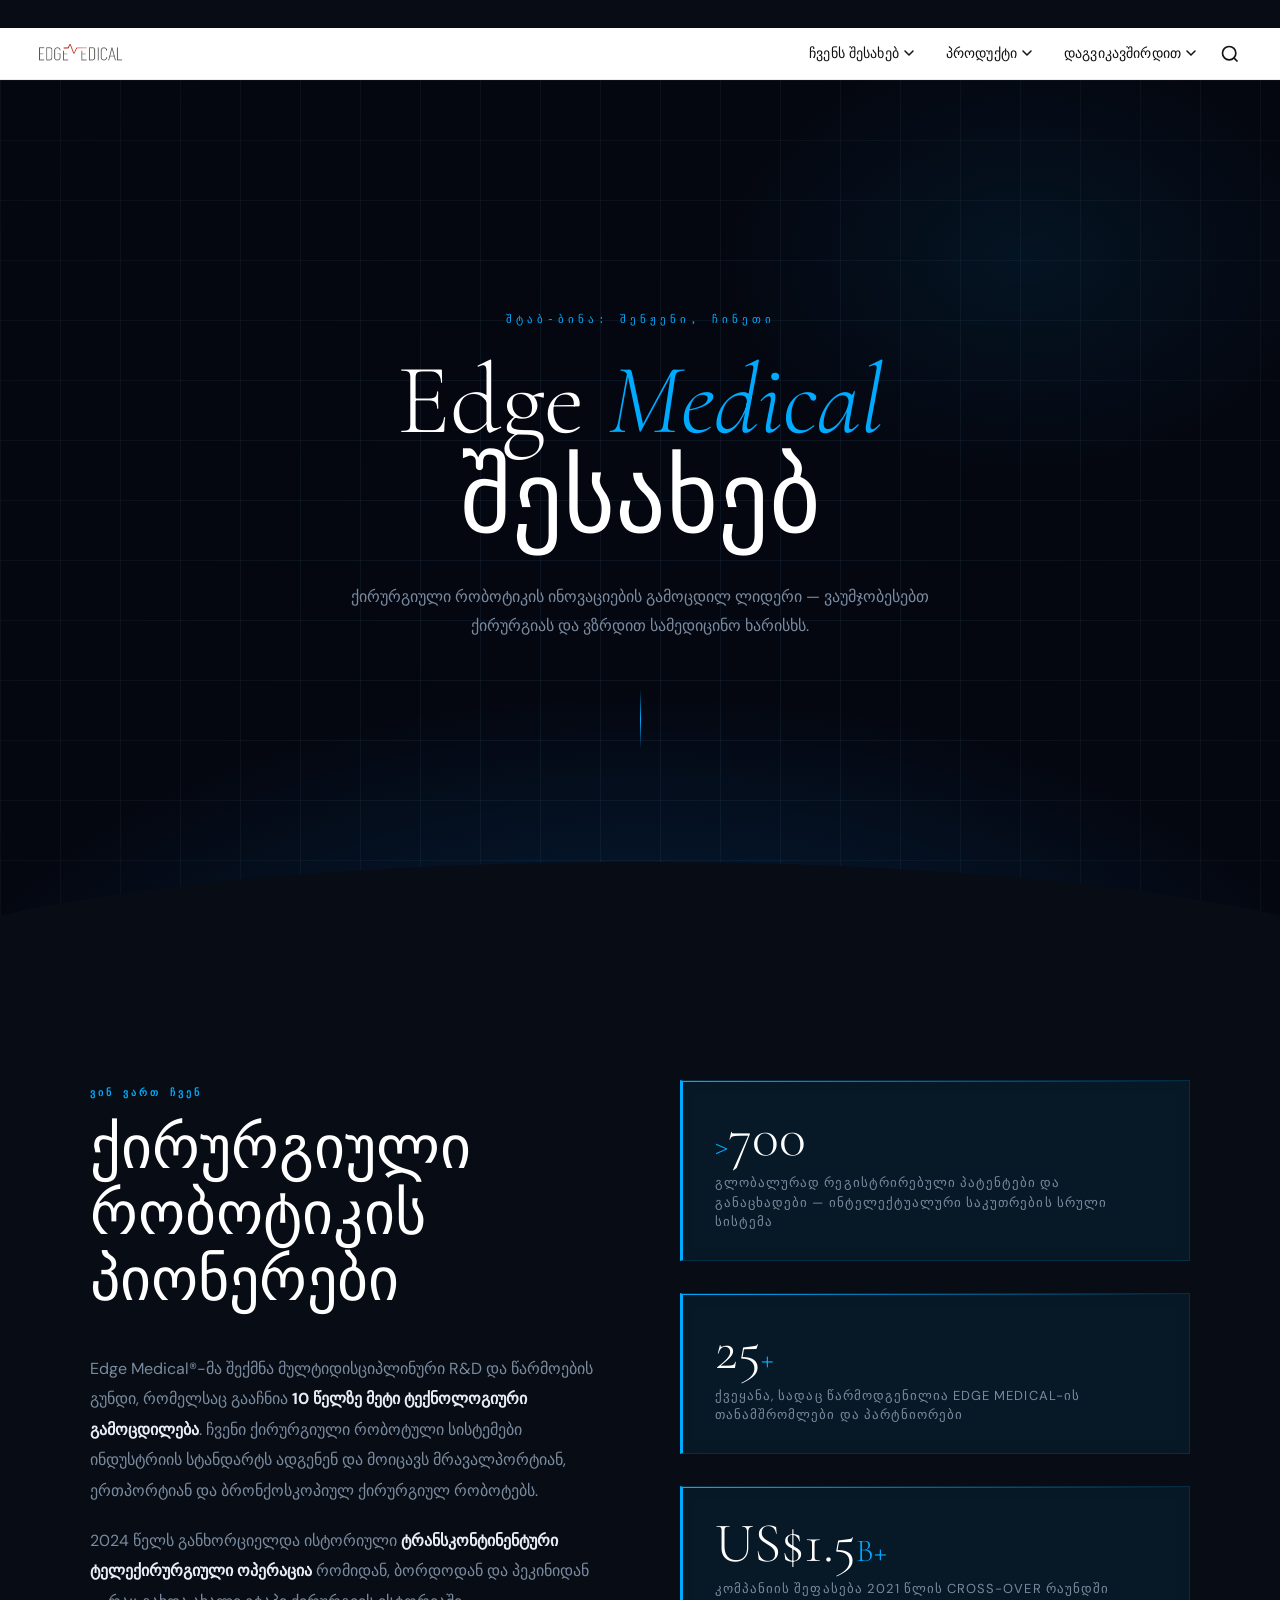
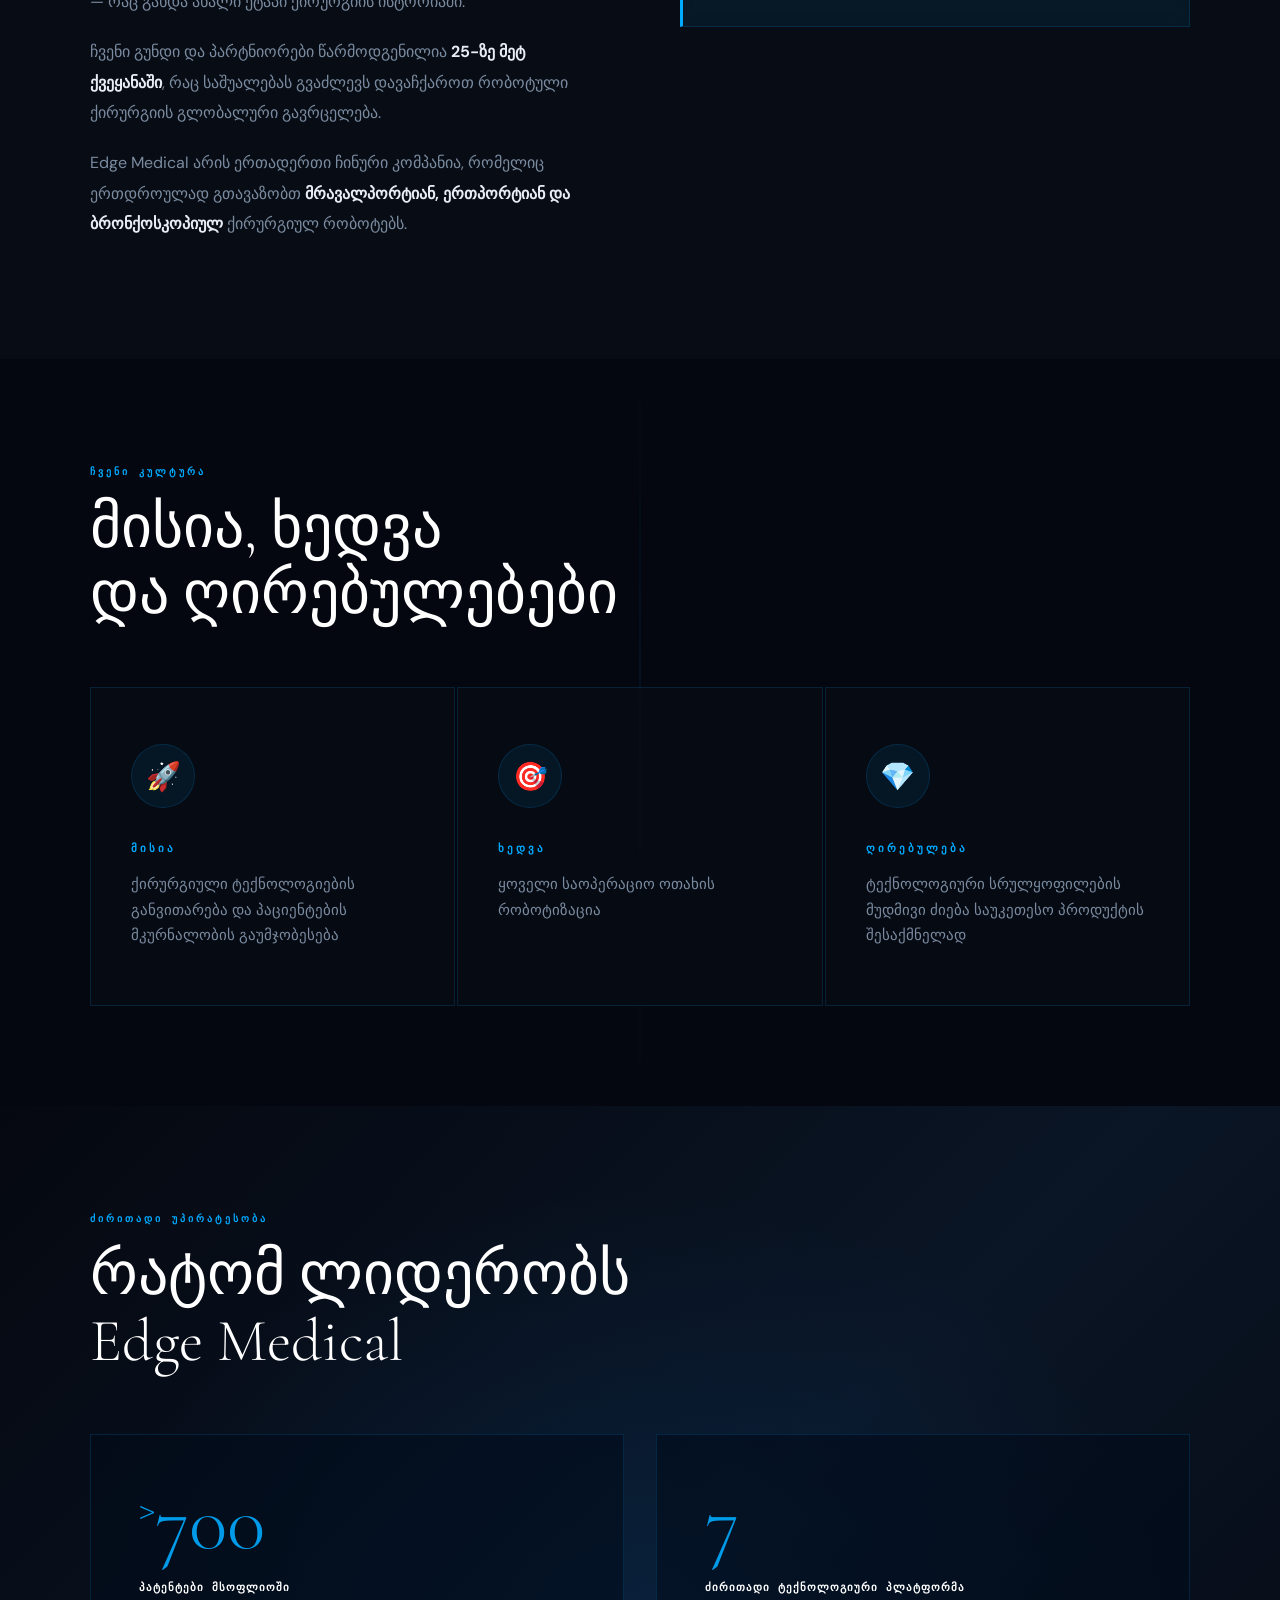
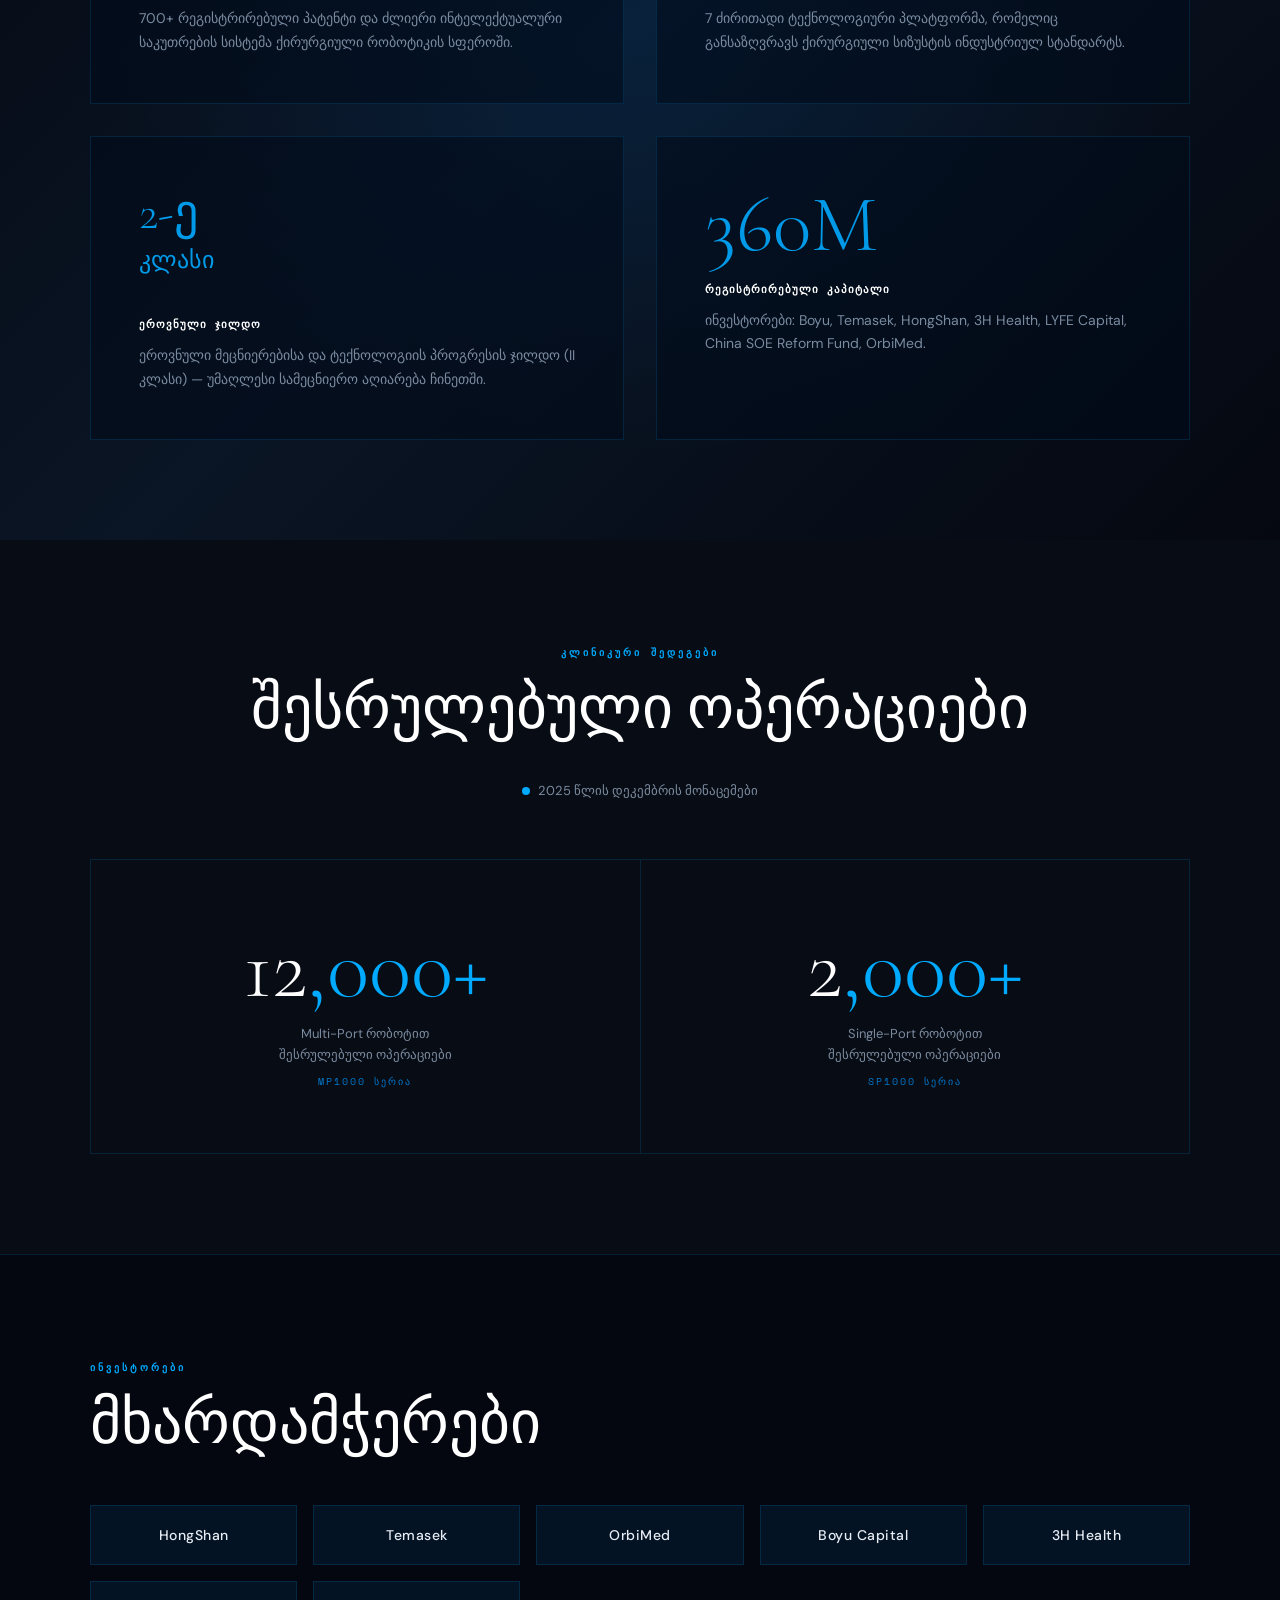
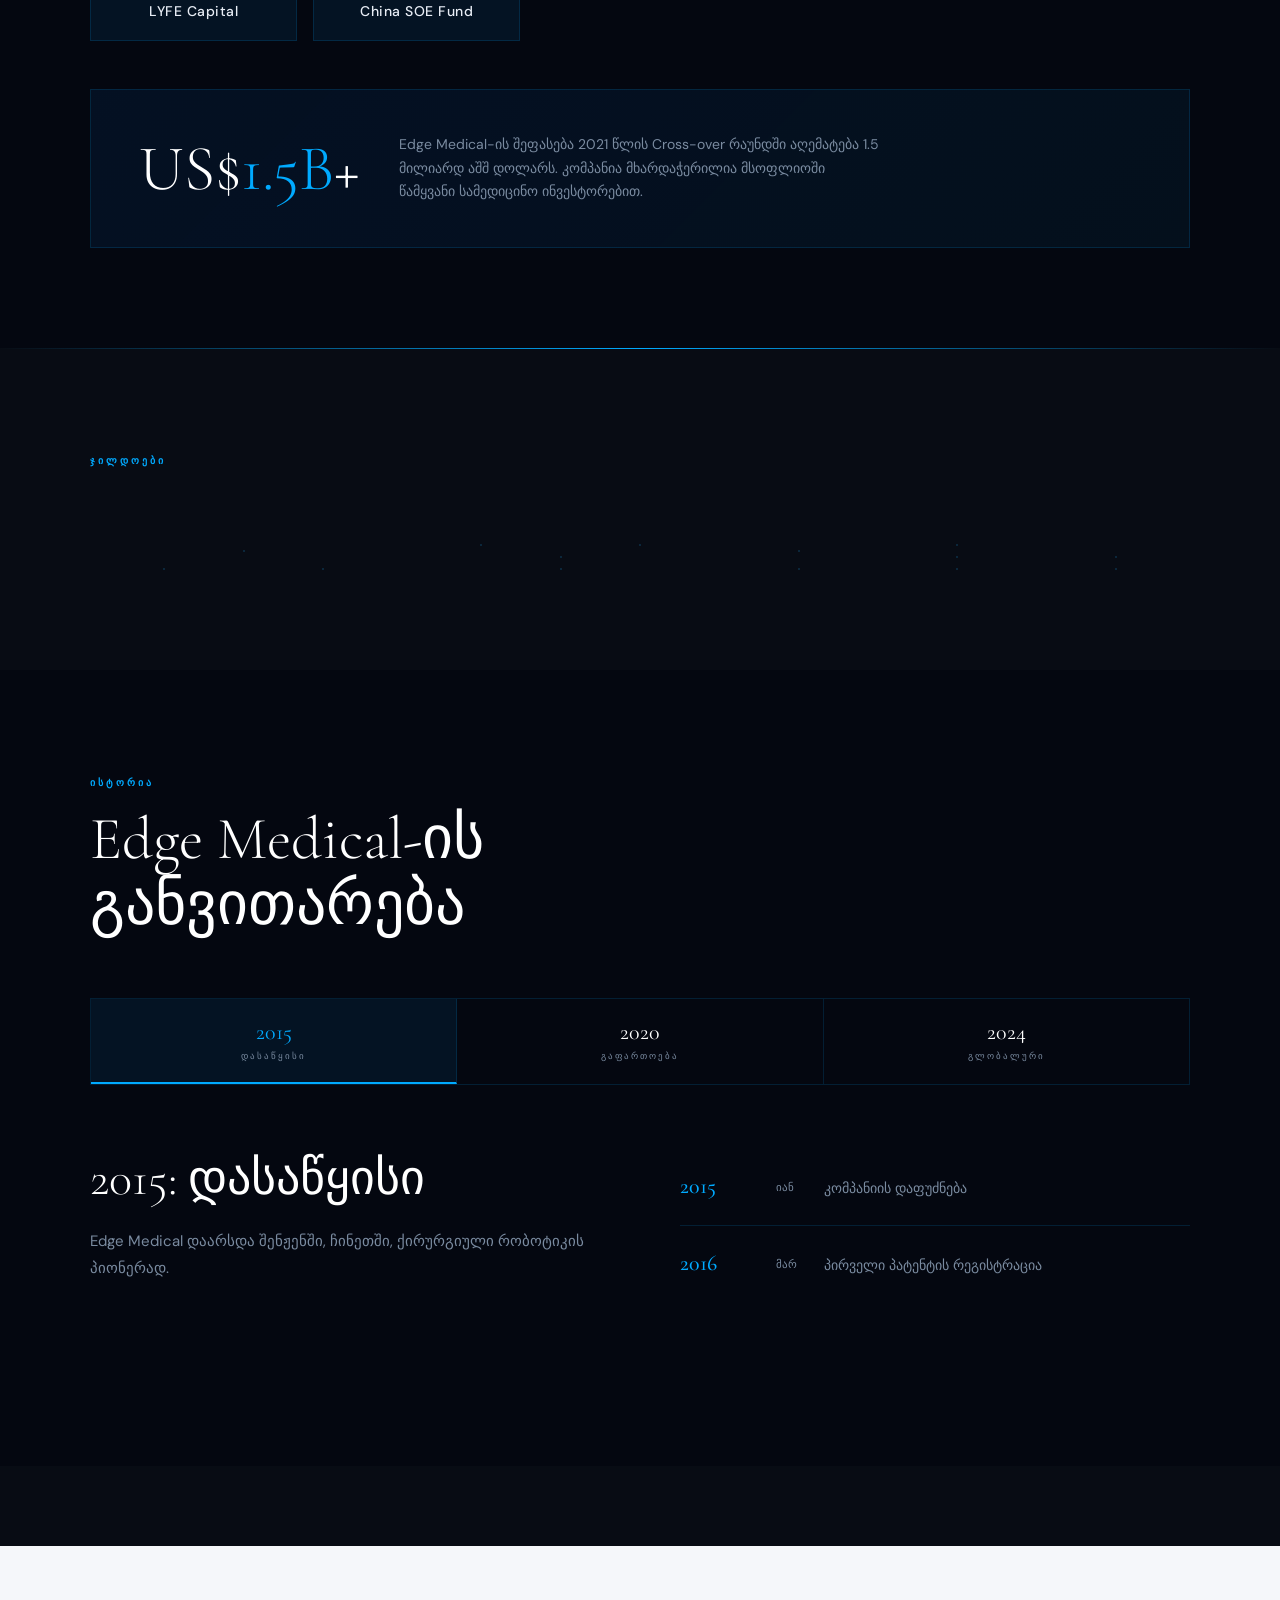
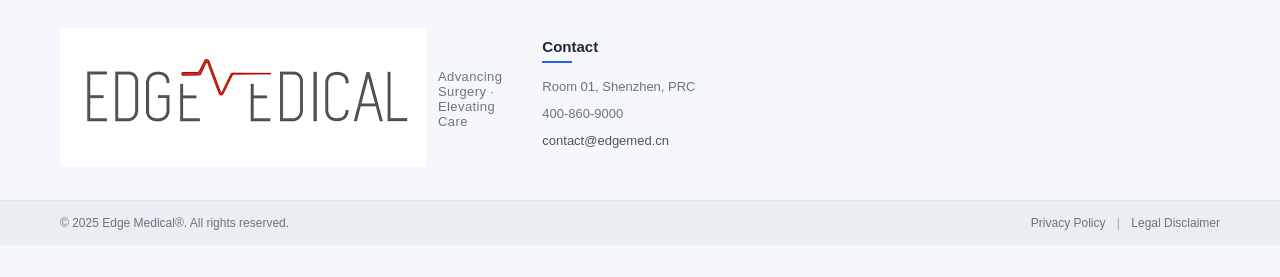
==== templates/about/about_edge.html @ 6c258b34 "stripped resselix" ====
<!DOCTYPE html>
<html lang="ka">
<head>
    <meta charset="UTF-8">
    <meta name="viewport" content="width=device-width, initial-scale=1.0">
    <title>Edge Medical — შესახებ</title>
    
    <!-- Fonts -->
    <link href="https://fonts.googleapis.com/css2?family=Cormorant+Garamond:wght@300;400;500;600&family=DM+Sans:wght@300;400;500;600&family=Space+Mono:wght@400;700&display=swap" rel="stylesheet">
    
    <!-- External CSS (Make sure this path is correct!) -->
    <link rel="stylesheet" href="../../static/css/main.css">

    <style>
        /* PASTE ALL THE CSS FROM YOUR <style> BLOCK HERE */
        :root {
    --dark: #080c14;
    --darker: #040710;
    --blue-glow: #00aaff;
    --blue-mid: #0077cc;
    --blue-light: #4dc8ff;
    --blue-pale: rgba(0,170,255,0.08);
    --text: #e8edf5;
    --text-muted: #7a8ba0;
    --gold: #c8a96e;
    --border: rgba(0,170,255,0.15);
  }

  * { margin: 0; padding: 0; box-sizing: border-box; }

  html { scroll-behavior: smooth; }

  body {
    background: var(--dark);
    color: var(--text);
    font-family: 'DM Sans', sans-serif;
    overflow-x: hidden;
  }

  /* ── HERO ── */
  .hero {
    position: relative;
    min-height: 100vh;
    display: flex;
    align-items: center;
    justify-content: center;
    overflow: hidden;
    background: var(--darker);
  }

  .hero-bg {
    position: absolute;
    inset: 0;
    background:
      radial-gradient(ellipse 80% 60% at 50% 110%, rgba(0,120,220,0.25) 0%, transparent 70%),
      radial-gradient(ellipse 40% 40% at 80% 20%, rgba(0,170,255,0.08) 0%, transparent 60%);
  }

  .hero-grid {
    position: absolute;
    inset: 0;
    background-image:
      linear-gradient(rgba(0,170,255,0.04) 1px, transparent 1px),
      linear-gradient(90deg, rgba(0,170,255,0.04) 1px, transparent 1px);
    background-size: 60px 60px;
    mask-image: radial-gradient(ellipse 80% 80% at 50% 50%, black 20%, transparent 80%);
  }

  .hero-arc {
    position: absolute;
    bottom: -2px;
    left: 0; right: 0;
    height: 120px;
    background: var(--dark);
    clip-path: ellipse(60% 100% at 50% 100%);
  }

  .hero-content {
    position: relative;
    z-index: 2;
    text-align: center;
    padding: 0 24px;
    max-width: 860px;
  }

  .eyebrow {
    font-family: 'Space Mono', monospace;
    font-size: 11px;
    letter-spacing: 4px;
    text-transform: uppercase;
    color: var(--blue-glow);
    margin-bottom: 24px;
    opacity: 0;
    animation: fadeUp 0.8s 0.2s forwards;
  }

  .hero h1 {
    font-family: 'Cormorant Garamond', serif;
    font-size: clamp(52px, 8vw, 100px);
    font-weight: 300;
    line-height: 1.0;
    color: #fff;
    opacity: 0;
    animation: fadeUp 0.8s 0.4s forwards;
  }

  .hero h1 em {
    font-style: italic;
    color: var(--blue-glow);
  }

  .hero-sub {
    margin-top: 32px;
    font-size: 16px;
    line-height: 1.8;
    color: var(--text-muted);
    max-width: 620px;
    margin-left: auto;
    margin-right: auto;
    opacity: 0;
    animation: fadeUp 0.8s 0.6s forwards;
  }

  .hero-line {
    width: 1px;
    height: 60px;
    background: linear-gradient(to bottom, transparent, var(--blue-glow), transparent);
    margin: 48px auto 0;
    opacity: 0;
    animation: fadeUp 0.8s 0.8s forwards;
  }

  @keyframes fadeUp {
    from { opacity: 0; transform: translateY(24px); }
    to   { opacity: 1; transform: translateY(0); }
  }

  /* ── SECTION BASE ── */
  section { padding: 100px 24px; }

  .container { max-width: 1100px; margin: 0 auto; }

  .section-label {
    font-family: 'Space Mono', monospace;
    font-size: 10px;
    letter-spacing: 3px;
    text-transform: uppercase;
    color: var(--blue-glow);
    margin-bottom: 16px;
  }

  .section-title {
    font-family: 'Cormorant Garamond', serif;
    font-size: clamp(36px, 5vw, 60px);
    font-weight: 300;
    line-height: 1.1;
    color: #fff;
    margin-bottom: 40px;
  }

  /* ── INTRO / ABOUT ── */
  .about-grid {
    display: grid;
    grid-template-columns: 1fr 1fr;
    gap: 80px;
    align-items: start;
  }

  @media (max-width: 768px) { .about-grid { grid-template-columns: 1fr; gap: 48px; } }

  .about-text p {
    font-size: 16px;
    line-height: 1.9;
    color: var(--text-muted);
    margin-bottom: 20px;
  }

  .about-text p strong { color: var(--text); }

  .about-stats {
    display: flex;
    flex-direction: column;
    gap: 32px;
  }

  .stat-card {
    border: 1px solid var(--border);
    border-left: 3px solid var(--blue-glow);
    padding: 28px 32px;
    background: var(--blue-pale);
    backdrop-filter: blur(8px);
    position: relative;
    overflow: hidden;
    transition: border-color 0.3s;
  }

  .stat-card::before {
    content: '';
    position: absolute;
    top: 0; left: 0; right: 0;
    height: 1px;
    background: linear-gradient(90deg, var(--blue-glow), transparent);
  }

  .stat-card:hover { border-color: var(--blue-glow); }

  .stat-num {
    font-family: 'Cormorant Garamond', serif;
    font-size: 56px;
    font-weight: 300;
    color: #fff;
    line-height: 1;
  }

  .stat-num span { color: var(--blue-glow); font-size: 32px; }

  .stat-label {
    font-size: 13px;
    color: var(--text-muted);
    margin-top: 8px;
    line-height: 1.5;
  }

  /* ── CULTURE ── */
  .culture-section {
    background: var(--darker);
    position: relative;
    overflow: hidden;
  }

  .culture-section::before {
    content: '';
    position: absolute;
    top: 0; left: 50%;
    transform: translateX(-50%);
    width: 1px;
    height: 100%;
    background: linear-gradient(to bottom, transparent, var(--border), transparent);
  }

  .culture-cards {
    display: grid;
    grid-template-columns: repeat(3, 1fr);
    gap: 2px;
    margin-top: 60px;
  }

  @media (max-width: 768px) { .culture-cards { grid-template-columns: 1fr; } }

  .culture-card {
    padding: 56px 40px;
    border: 1px solid var(--border);
    background: rgba(8,12,20,0.7);
    position: relative;
    overflow: hidden;
    transition: background 0.4s;
  }

  .culture-card:hover { background: var(--blue-pale); }

  .culture-icon {
    width: 64px;
    height: 64px;
    border-radius: 50%;
    background: var(--blue-pale);
    border: 1px solid var(--border);
    display: flex;
    align-items: center;
    justify-content: center;
    margin-bottom: 32px;
    font-size: 28px;
  }

  .culture-card h3 {
    font-family: 'Space Mono', monospace;
    font-size: 11px;
    letter-spacing: 3px;
    text-transform: uppercase;
    color: var(--blue-glow);
    margin-bottom: 16px;
  }

  .culture-card p {
    font-size: 15px;
    line-height: 1.7;
    color: var(--text-muted);
  }

  /* ── COMPETENCE ── */
  .competence-section {
    background: linear-gradient(135deg, #050810 0%, #0a1525 50%, #050810 100%);
    position: relative;
    overflow: hidden;
  }

  .competence-section::before {
    content: '';
    position: absolute;
    inset: 0;
    background: radial-gradient(ellipse 60% 60% at 50% 50%, rgba(0,120,220,0.12) 0%, transparent 70%);
  }

  .comp-grid {
    display: grid;
    grid-template-columns: 1fr 1fr;
    gap: 32px;
    margin-top: 60px;
  }

  @media (max-width: 768px) { .comp-grid { grid-template-columns: 1fr; } }

  .comp-card {
    padding: 48px;
    border: 1px solid var(--border);
    background: rgba(0,10,25,0.6);
    position: relative;
    overflow: hidden;
    transition: transform 0.3s;
  }

  .comp-card:hover { transform: translateY(-4px); }

  .comp-card::after {
    content: '';
    position: absolute;
    bottom: 0; left: 0; right: 0;
    height: 2px;
    background: linear-gradient(90deg, var(--blue-glow), transparent);
    transform: scaleX(0);
    transform-origin: left;
    transition: transform 0.4s;
  }

  .comp-card:hover::after { transform: scaleX(1); }

  .comp-big {
    font-family: 'Cormorant Garamond', serif;
    font-size: 80px;
    font-weight: 300;
    color: var(--blue-glow);
    line-height: 1;
    opacity: 0.9;
  }

  .comp-big small { font-size: 40px; vertical-align: super; }

  .comp-card h4 {
    font-size: 14px;
    font-weight: 600;
    color: #fff;
    margin: 16px 0 12px;
    text-transform: uppercase;
    letter-spacing: 1px;
    font-family: 'Space Mono', monospace;
    font-size: 11px;
  }

  .comp-card p {
    font-size: 14px;
    line-height: 1.7;
    color: var(--text-muted);
  }

  /* ── SURGERIES ── */
  .surgeries-section {
    background: var(--dark);
    text-align: center;
  }

  .surgery-strip {
    display: grid;
    grid-template-columns: 1fr 1px 1fr;
    gap: 0;
    margin-top: 60px;
    border: 1px solid var(--border);
  }

  @media (max-width: 600px) {
    .surgery-strip { grid-template-columns: 1fr; }
    .surgery-divider { display: none; }
  }

  .surgery-item {
    padding: 64px 48px;
    position: relative;
  }

  .surgery-divider { background: var(--border); }

  .surgery-num {
    font-family: 'Cormorant Garamond', serif;
    font-size: 88px;
    font-weight: 300;
    color: #fff;
    line-height: 1;
  }

  .surgery-num span { color: var(--blue-glow); }

  .surgery-label {
    font-size: 13px;
    color: var(--text-muted);
    margin-top: 12px;
    line-height: 1.6;
    max-width: 200px;
    margin-left: auto;
    margin-right: auto;
  }

  .surgery-note {
    font-family: 'Space Mono', monospace;
    font-size: 10px;
    letter-spacing: 2px;
    color: var(--blue-mid);
    margin-top: 8px;
  }

  /* ── INVESTORS ── */
  .investors-section {
    background: var(--darker);
    border-top: 1px solid var(--border);
  }

  .investors-grid {
    display: grid;
    grid-template-columns: repeat(auto-fit, minmax(180px, 1fr));
    gap: 16px;
    margin-top: 48px;
  }

  .investor-tag {
    padding: 20px 24px;
    border: 1px solid var(--border);
    background: var(--blue-pale);
    font-size: 14px;
    font-weight: 500;
    color: var(--text);
    text-align: center;
    letter-spacing: 0.5px;
    transition: border-color 0.3s, color 0.3s;
  }

  .investor-tag:hover { border-color: var(--blue-glow); color: var(--blue-glow); }

  .valuation-bar {
    margin-top: 48px;
    padding: 40px 48px;
    border: 1px solid var(--border);
    background: linear-gradient(135deg, rgba(0,100,200,0.1), rgba(0,170,255,0.05));
    display: flex;
    align-items: center;
    gap: 40px;
    flex-wrap: wrap;
  }

  .valuation-big {
    font-family: 'Cormorant Garamond', serif;
    font-size: 64px;
    font-weight: 300;
    color: #fff;
    white-space: nowrap;
  }

  .valuation-big span { color: var(--blue-glow); }

  .valuation-text {
    font-size: 14px;
    line-height: 1.7;
    color: var(--text-muted);
    max-width: 480px;
  }

  /* ── REWARDS ── */
  .rewards-section {
    background: var(--dark);
    position: relative;
  }

  .rewards-section::before {
    content: '';
    position: absolute;
    top: 0; left: 0; right: 0;
    height: 1px;
    background: linear-gradient(90deg, transparent, var(--blue-glow), transparent);
  }

  .diplomas-mosaic {
    margin-top: 60px;
    display: grid;
    grid-template-columns: repeat(4, 1fr);
    grid-template-rows: auto auto auto;
    gap: 12px;
  }

  @media (max-width: 768px) {
    .diplomas-mosaic { grid-template-columns: repeat(2, 1fr); }
  }

  @media (max-width: 480px) {
    .diplomas-mosaic { grid-template-columns: 1fr; }
  }

  .diploma-frame {
    border: 1px solid var(--border);
    background: rgba(255,255,255,0.02);
    overflow: hidden;
    position: relative;
    transition: transform 0.3s, border-color 0.3s;
    cursor: pointer;
  }

  .diploma-frame:hover {
    transform: scale(1.03);
    border-color: rgba(200,169,110,0.5);
    z-index: 2;
  }

  .diploma-frame::before {
    content: '';
    position: absolute;
    inset: 0;
    background: linear-gradient(135deg, rgba(200,169,110,0.08), transparent);
    opacity: 0;
    transition: opacity 0.3s;
  }

  .diploma-frame:hover::before { opacity: 1; }

  .diploma-frame img {
    width: 100%;
    height: 100%;
    object-fit: cover;
    display: block;
    filter: brightness(0.9) saturate(0.8);
    transition: filter 0.3s;
  }

  .diploma-frame:hover img { filter: brightness(1.05) saturate(1); }

  /* Mosaic spanning */
  .diploma-frame.large { grid-column: span 2; grid-row: span 2; }
  .diploma-frame.tall  { grid-row: span 2; }
  .diploma-frame.wide  { grid-column: span 2; }

  .diploma-frame .aspect { padding-bottom: 75%; }
  .diploma-frame .aspect-tall { padding-bottom: 160%; }
  .diploma-frame .aspect-wide { padding-bottom: 50%; }
  .diploma-frame img { position: absolute; inset: 0; }

  /* ── TIMELINE ── */
  .timeline-section {
    background: var(--darker);
    position: relative;
    overflow: hidden;
  }

  .timeline-tabs {
    display: flex;
    gap: 0;
    border: 1px solid var(--border);
    margin-top: 60px;
    overflow-x: auto;
  }

  .timeline-tab {
    flex: 1;
    min-width: 140px;
    padding: 20px 24px;
    text-align: center;
    cursor: pointer;
    border-right: 1px solid var(--border);
    transition: background 0.3s;
  }

  .timeline-tab:last-child { border-right: none; }

  .timeline-tab.active {
    background: var(--blue-pale);
    border-bottom: 2px solid var(--blue-glow);
  }

  .timeline-tab .tab-year {
    font-family: 'Cormorant Garamond', serif;
    font-size: 22px;
    color: #fff;
  }

  .timeline-tab.active .tab-year { color: var(--blue-glow); }

  .timeline-tab .tab-label {
    font-family: 'Space Mono', monospace;
    font-size: 9px;
    letter-spacing: 2px;
    color: var(--text-muted);
    margin-top: 4px;
    text-transform: uppercase;
  }

  .timeline-content {
    display: none;
    padding: 64px 0;
    grid-template-columns: 1fr 1fr;
    gap: 80px;
    align-items: start;
  }

  .timeline-content.active { display: grid; }

  @media (max-width: 768px) { .timeline-content { grid-template-columns: 1fr; gap: 40px; } }

  .timeline-desc h2 {
    font-family: 'Cormorant Garamond', serif;
    font-size: 48px;
    font-weight: 300;
    color: #fff;
    margin-bottom: 20px;
  }

  .timeline-desc p {
    font-size: 15px;
    line-height: 1.8;
    color: var(--text-muted);
  }

  .timeline-events { display: flex; flex-direction: column; gap: 0; }

  .timeline-event {
    padding: 24px 0;
    border-bottom: 1px solid var(--border);
    display: grid;
    grid-template-columns: 80px 32px 1fr;
    gap: 16px;
    align-items: start;
  }

  .timeline-event:last-child { border-bottom: none; }

  .event-year {
    font-family: 'Cormorant Garamond', serif;
    font-size: 22px;
    color: var(--blue-glow);
    font-weight: 500;
  }

  .event-month {
    font-family: 'Space Mono', monospace;
    font-size: 11px;
    color: var(--text-muted);
    padding-top: 6px;
  }

  .event-text {
    font-size: 14px;
    line-height: 1.7;
    color: var(--text-muted);
    padding-top: 4px;
  }

  /* ── FOOTER ── */
  .footer-section {
    background: var(--darker);
    padding: 60px 24px;
    text-align: center;
    border-top: 1px solid var(--border);
  }

  .footer-logo {
    font-family: 'Cormorant Garamond', serif;
    font-size: 28px;
    color: #fff;
    letter-spacing: 4px;
    text-transform: uppercase;
  }

  .footer-logo span { color: var(--blue-glow); }

  .footer-mission {
    font-size: 13px;
    color: var(--text-muted);
    margin-top: 16px;
    letter-spacing: 1px;
  }

  /* ── LIGHTBOX ── */
  .lightbox {
    display: none;
    position: fixed;
    inset: 0;
    background: rgba(4,7,16,0.96);
    z-index: 1000;
    align-items: center;
    justify-content: center;
    padding: 24px;
  }

  .lightbox.open { display: flex; }

  .lightbox img {
    max-width: 90vw;
    max-height: 90vh;
    object-fit: contain;
    border: 1px solid var(--border);
  }

  .lightbox-close {
    position: absolute;
    top: 24px; right: 32px;
    font-size: 32px;
    color: var(--text-muted);
    cursor: pointer;
    font-family: 'Space Mono', monospace;
  }

  .lightbox-close:hover { color: #fff; }

  /* Scroll reveal */
  .reveal {
    opacity: 0;
    transform: translateY(32px);
    transition: opacity 0.7s, transform 0.7s;
  }
  .reveal.visible { opacity: 1; transform: none; }

  /* Pulse dot */
  @keyframes pulse {
    0%,100% { opacity:1; transform: scale(1); }
    50% { opacity:0.4; transform: scale(1.5); }
  }
  .pulse-dot {
    display: inline-block;
    width: 8px; height: 8px;
    border-radius: 50%;
    background: var(--blue-glow);
    animation: pulse 2s infinite;
    margin-right: 8px;
  }
  .diplomas-mosaic {
    display: grid;
    grid-template-columns: repeat(7, 1fr);
    gap: 10px;
    justify-items: center;
    align-items: center;
}

.diplomas-mosaic img {
    width: 90px;
    height: 70px;
    object-fit: cover;
    border-radius: 6px;
}
        /* Ensure you include the .diplomas-mosaic and .reveal styles */
    </style>
</head>
<body>

   <nav class="navbar" id="navbar">
  <div class="nav-inner">

    <a href="../homepage/index.html" class="nav-logo">
      <img src="../../media/Images/logo.png" alt="Edge Medical" class="logo-img">
    </a>

    <button class="nav-hamburger" id="hamburgerBtn" aria-label="Menu" aria-expanded="false">
      <span></span><span></span><span></span>
    </button>

    <ul class="nav-links" id="navLinks">

      <li class="nav-item has-dropdown">
        <a href="../about/about_edge.html" class="nav-link">
          ჩვენს შესახებ
          <svg class="chevron" viewBox="0 0 10 6" width="12" height="8" aria-hidden="true">
            <path d="M1 1l4 4 4-4" stroke="currentColor" stroke-width="1.5" fill="none" stroke-linecap="round"/>
          </svg>
        </a>
        <ul class="dropdown">
          <li><a href="../about/about_edge.html">Edge ის შესახებ</a></li>
          <li><a href="../about/our_culture.html">ჩვენი კულტურა</a></li>
          <li><a href="../about/reward_and_qualification.html">ჯილდოები</a></li>
        </ul>
      </li>

      <li class="nav-item has-dropdown">
        <a href="../products/multi_port_robot.html" class="nav-link">
          პროდუქტი
          <svg class="chevron" viewBox="0 0 10 6" width="12" height="8" aria-hidden="true">
            <path d="M1 1l4 4 4-4" stroke="currentColor" stroke-width="1.5" fill="none" stroke-linecap="round"/>
          </svg>
        </a>
        <ul class="dropdown">
          <li><a href="../products/multi_port_robot.html">მრავალპორტიანი ქირურგიული რობოტი</a></li>
          <li><a href="../products/single_port_robot.html">ერთპორტიანი ქირურგიული რობოტი</a></li>
          <li><a href="../products/bronchoscopic_robot.html">ბრონქოსკოპიური რობოტი</a></li>
        </ul>
      </li>

      <li class="nav-item has-dropdown">
        <a href="../contact/contacts.html" class="nav-link">
          დაგვიკავშირდით
          <svg class="chevron" viewBox="0 0 10 6" width="12" height="8" aria-hidden="true">
            <path d="M1 1l4 4 4-4" stroke="currentColor" stroke-width="1.5" fill="none" stroke-linecap="round"/>
          </svg>
        </a>
        <ul class="dropdown">
          <li><a href="tel:4008609000">400-860-9000</a></li>
          <li><a href="mailto:contact@edgemed.cn">contact@edgemed.cn</a></li>
        </ul>
      </li>

      <li class="nav-item nav-icon-item">
        <button class="nav-icon-btn" aria-label="Search" id="searchBtn">
          <svg viewBox="0 0 24 24" fill="none" stroke="currentColor" stroke-width="2" width="20" height="20">
            <circle cx="11" cy="11" r="8"/>
            <line x1="21" y1="21" x2="16.65" y2="16.65"/>
          </svg>
        </button>
      </li>

    </ul>
  </div>

  <div class="search-bar" id="searchBar" hidden>
    <div class="search-inner">
      <input type="text" placeholder="Search Edge Medical..." class="search-input" id="searchInput">
      <button class="search-close" id="searchClose" aria-label="Close search">✕</button>
    </div>
  </div>
</nav>





  <main class="main-content">

  <section class="hero">
    <div class="hero-bg"></div>
    <div class="hero-grid"></div>
    <div class="hero-content">
      <div class="eyebrow">შტაბ-ბინა: შენჟენი, ჩინეთი</div>
      <h1>Edge <em>Medical</em><br>შესახებ</h1>
      <p class="hero-sub">
        ქირურგიული რობოტიკის ინოვაციების გამოცდილ ლიდერი — ვაუმჯობესებთ ქირურგიას და ვზრდით სამედიცინო ხარისხს.
      </p>
      <div class="hero-line"></div>
    </div>
    <div class="hero-arc"></div>
  </section>

  <!-- ABOUT + STATS -->
  <section style="background:var(--dark); padding: 100px 24px;">
    <div class="container">
      <div class="about-grid reveal">
        <div class="about-text">
          <div class="section-label">ვინ ვართ ჩვენ</div>
          <h2 class="section-title">ქირურგიული რობოტიკის<br>პიონერები</h2>
          <p>
            Edge Medical®-მა შექმნა მულტიდისციპლინური R&amp;D და წარმოების გუნდი, რომელსაც გააჩნია
            <strong>10 წელზე მეტი ტექნოლოგიური გამოცდილება</strong>.
            ჩვენი ქირურგიული რობოტული სისტემები ინდუსტრიის სტანდარტს ადგენენ და მოიცავს მრავალპორტიან,
            ერთპორტიან და ბრონქოსკოპიულ ქირურგიულ რობოტებს.
          </p>
          <p>
            2024 წელს განხორციელდა ისტორიული <strong>ტრანსკონტინენტური ტელექირურგიული ოპერაცია</strong>
            რომიდან, ბორდოდან და პეკინიდან — რაც გახდა ახალი ეტაპი ქირურგიის ისტორიაში.
          </p>
          <p>
            ჩვენი გუნდი და პარტნიორები წარმოდგენილია <strong>25-ზე მეტ ქვეყანაში</strong>,
            რაც საშუალებას გვაძლევს დავაჩქაროთ რობოტული ქირურგიის გლობალური გავრცელება.
          </p>
          <p>
            Edge Medical არის ერთადერთი ჩინური კომპანია, რომელიც ერთდროულად გთავაზობთ
            <strong>მრავალპორტიან, ერთპორტიან და ბრონქოსკოპიულ</strong> ქირურგიულ რობოტებს.
          </p>
        </div>
        <div class="about-stats">
          <div class="stat-card">
            <div class="stat-num"><span>&gt;</span>700</div>
            <div class="stat-label">გლობალურად რეგისტრირებული პატენტები და განაცხადები — ინტელექტუალური საკუთრების სრული სისტემა</div>
          </div>
          <div class="stat-card">
            <div class="stat-num">25<span>+</span></div>
            <div class="stat-label">ქვეყანა, სადაც წარმოდგენილია Edge Medical-ის თანამშრომლები და პარტნიორები</div>
          </div>
          <div class="stat-card">
            <div class="stat-num">US$1.5<span>B+</span></div>
            <div class="stat-label">კომპანიის შეფასება 2021 წლის Cross-over რაუნდში</div>
          </div>
        </div>
      </div>
    </div>
  </section>

  <!-- CULTURE -->
  <section class="culture-section">
    <div class="container">
      <div class="reveal">
        <div class="section-label">ჩვენი კულტურა</div>
        <h2 class="section-title">მისია, ხედვა<br>და ღირებულებები</h2>
      </div>
      <div class="culture-cards reveal">
        <div class="culture-card">
          <div class="culture-icon">🚀</div>
          <h3>მისია</h3>
          <p>ქირურგიული ტექნოლოგიების განვითარება და პაციენტების მკურნალობის გაუმჯობესება</p>
        </div>
        <div class="culture-card">
          <div class="culture-icon">🎯</div>
          <h3>ხედვა</h3>
          <p>ყოველი საოპერაციო ოთახის რობოტიზაცია</p>
        </div>
        <div class="culture-card">
          <div class="culture-icon">💎</div>
          <h3>ღირებულება</h3>
          <p>ტექნოლოგიური სრულყოფილების მუდმივი ძიება საუკეთესო პროდუქტის შესაქმნელად</p>
        </div>
      </div>
    </div>
  </section>

  <!-- CORE COMPETENCE -->
  <section class="competence-section">
    <div class="container" style="position:relative;z-index:1;">
      <div class="reveal">
        <div class="section-label">ძირითადი უპირატესობა</div>
        <h2 class="section-title">რატომ ლიდერობს<br>Edge Medical</h2>
      </div>
      <div class="comp-grid reveal">
        <div class="comp-card">
          <div class="comp-big"><small>&gt;</small>700</div>
          <h4>პატენტები მსოფლიოში</h4>
          <p>700+ რეგისტრირებული პატენტი და ძლიერი ინტელექტუალური საკუთრების სისტემა ქირურგიული რობოტიკის სფეროში.</p>
        </div>
        <div class="comp-card">
          <div class="comp-big">7</div>
          <h4>ძირითადი ტექნოლოგიური პლატფორმა</h4>
          <p>7 ძირითადი ტექნოლოგიური პლატფორმა, რომელიც განსაზღვრავს ქირურგიული სიზუსტის ინდუსტრიულ სტანდარტს.</p>
        </div>
        <div class="comp-card">
          <div class="comp-big" style="font-size:48px;line-height:1.2;">2-ე<br><small style="font-size:24px;">კლასი</small></div>
          <h4>ეროვნული ჯილდო</h4>
          <p>ეროვნული მეცნიერებისა და ტექნოლოგიის პროგრესის ჯილდო (II კლასი) — უმაღლესი სამეცნიერო აღიარება ჩინეთში.</p>
        </div>
        <div class="comp-card">
          <div class="comp-big">360M</div>
          <h4>რეგისტრირებული კაპიტალი</h4>
          <p>ინვესტორები: Boyu, Temasek, HongShan, 3H Health, LYFE Capital, China SOE Reform Fund, OrbiMed.</p>
        </div>
      </div>
    </div>
  </section>

  <!-- SURGERIES -->
  <section class="surgeries-section">
    <div class="container">
      <div class="reveal">
        <div class="section-label" style="text-align:center;">კლინიკური შედეგები</div>
        <h2 class="section-title" style="text-align:center;">შესრულებული ოპერაციები</h2>
        <p style="color:var(--text-muted);text-align:center;font-size:13px;margin-bottom:0;">
          <span class="pulse-dot"></span>2025 წლის დეკემბრის მონაცემები
        </p>
      </div>
      <div class="surgery-strip reveal">
        <div class="surgery-item">
          <div class="surgery-num">12<span>,000+</span></div>
          <div class="surgery-label">Multi-Port რობოტით შესრულებული ოპერაციები</div>
          <div class="surgery-note">MP1000 სერია</div>
        </div>
        <div class="surgery-divider"></div>
        <div class="surgery-item">
          <div class="surgery-num">2<span>,000+</span></div>
          <div class="surgery-label">Single-Port რობოტით შესრულებული ოპერაციები</div>
          <div class="surgery-note">SP1000 სერია</div>
        </div>
      </div>
    </div>
  </section>

  <!-- INVESTORS -->
  <section class="investors-section">
    <div class="container">
      <div class="reveal">
        <div class="section-label">ინვესტორები</div>
        <h2 class="section-title">მხარდამჭერები</h2>
      </div>
      <div class="investors-grid reveal">
        <div class="investor-tag">HongShan</div>
        <div class="investor-tag">Temasek</div>
        <div class="investor-tag">OrbiMed</div>
        <div class="investor-tag">Boyu Capital</div>
        <div class="investor-tag">3H Health</div>
        <div class="investor-tag">LYFE Capital</div>
        <div class="investor-tag">China SOE Fund</div>
      </div>
      <div class="valuation-bar reveal">
        <div class="valuation-big">US$<span>1.5B</span>+</div>
        <div class="valuation-text">
          Edge Medical-ის შეფასება 2021 წლის Cross-over რაუნდში აღემატება 1.5 მილიარდ აშშ დოლარს.
          კომპანია მხარდაჭერილია მსოფლიოში წამყვანი სამედიცინო ინვესტორებით.
        </div>
      </div>
    </div>
  </section>

  <!-- REWARDS -->
  <section class="rewards-section">
    <div class="container">
      <div class="section-label">ჯილდოები</div>
      <div id="diplomaGrid" class="diplomas-mosaic"></div>
    </div>
  </section>

  <!-- LIGHTBOX -->
  <div class="lightbox" id="lightbox" onclick="closeLightbox()">
    <div class="lightbox-close" onclick="closeLightbox()">×</div>
    <img id="lightboxImg" src="" alt="">
  </div>

</main>

  <!-- TIMELINE -->
  <section class="timeline-section">
    <div class="container">
      <div class="reveal">
        <div class="section-label">ისტორია</div>
        <h2 class="section-title">Edge Medical-ის<br>განვითარება</h2>
      </div>
      <div class="timeline-tabs">
        <div class="timeline-tab active" onclick="switchTab(0)">
          <div class="tab-year">2015</div>
          <div class="tab-label">დასაწყისი</div>
        </div>
        <div class="timeline-tab" onclick="switchTab(1)">
          <div class="tab-year">2020</div>
          <div class="tab-label">გაფართოება</div>
        </div>
        <div class="timeline-tab" onclick="switchTab(2)">
          <div class="tab-year">2024</div>
          <div class="tab-label">გლობალური</div>
        </div>
      </div>
      <div class="timeline-content active">
        <div class="timeline-desc">
          <h2>2015: დასაწყისი</h2>
          <p>Edge Medical დაარსდა შენჟენში, ჩინეთში, ქირურგიული რობოტიკის პიონერად.</p>
        </div>
        <div class="timeline-events">
          <div class="timeline-event">
            <div class="event-year">2015</div>
            <div class="event-month">იან</div>
            <div class="event-text">კომპანიის დაფუძნება</div>
          </div>
          <div class="timeline-event">
            <div class="event-year">2016</div>
            <div class="event-month">მარ</div>
            <div class="event-text">პირველი პატენტის რეგისტრაცია</div>
          </div>
        </div>
      </div>
      <div class="timeline-content">
        <div class="timeline-desc">
          <h2>2020: გაფართოება</h2>
          <p>გაფართოება აზიაში და ევროპაში.</p>
        </div>
        <div class="timeline-events">
          <div class="timeline-event">
            <div class="event-year">2020</div>
            <div class="event-month">ივნ</div>
            <div class="event-text">პირველი საერთაშორისო პარტნიორობა</div>
          </div>
        </div>
      </div>
      <div class="timeline-content">
        <div class="timeline-desc">
          <h2>2024: გლობალური</h2>
          <p>ტრანსკონტინენტური ოპერაცია და გლობალური გაფართოება.</p>
        </div>
        <div class="timeline-events">
          <div class="timeline-event">
            <div class="event-year">2024</div>
            <div class="event-month">დეკ</div>
            <div class="event-text">ტრანსკონტინენტური ტელექირურგია</div>
          </div>
        </div>
      </div>
    </div>
  </section>

</main>

<!-- FOOTER -->
<footer class="footer">
  <div class="footer-main">
    <div class="footer-inner">
      <div class="footer-brand">
        <a href="../homepage/index.html">
          <img src="../../media/Images/logo.png" alt="Edge Medical" class="footer-logo-img">
        </a>
        <p class="footer-tagline">Advancing Surgery · Elevating Care</p>
      </div>
      <div class="footer-col">
        <h4 class="footer-heading">Contact</h4>
        <ul class="footer-list">
          <li>Room 01, Shenzhen, PRC</li>
          <li>400-860-9000</li>
          <li><a href="mailto:contact@edgemed.cn">contact@edgemed.cn</a></li>
        </ul>
      </div>
    </div>
  </div>
  <div class="footer-bottom">
    <div class="footer-bottom-inner">
      <span>© 2025 Edge Medical®. All rights reserved.</span>
      <span class="footer-bottom-links">
        <a href="#">Privacy Policy</a>
        <span class="footer-divider">|</span>
        <a href="#">Legal Disclaimer</a>
      </span>
    </div>
  </div>
</footer>

    <!-- FOOTER -->

    <!-- LIGHTBOX -->
    <div class="lightbox" id="lightbox" onclick="closeLightbox()">
        <div class="lightbox-close">×</div>
        <img id="lightboxImg" src="" alt="">
    </div>

    <script>
        const diplomaGrid = document.getElementById('diplomaGrid');
  const totalDiplomas = 14;

  const layouts = [
    { cls: 'large', aspect: 'aspect' },  // 0: spans 2x2
    { cls: '', aspect: 'aspect' },        // 1
    { cls: '', aspect: 'aspect' },        // 2
    { cls: 'tall', aspect: 'aspect-tall' },// 3: spans 2 rows
    { cls: '', aspect: 'aspect' },        // 4
    { cls: 'wide', aspect: 'aspect-wide' },// 5
    { cls: '', aspect: 'aspect' },        // 6
    { cls: '', aspect: 'aspect' },        // 7
    { cls: '', aspect: 'aspect' },        // 8
    { cls: '', aspect: 'aspect' },        // 9
    { cls: 'wide', aspect: 'aspect-wide' },// 10
    { cls: '', aspect: 'aspect' },        // 11
    { cls: '', aspect: 'aspect' },        // 12
    { cls: '', aspect: 'aspect' },        // 13
  ];

  for (let i = 1; i <= totalDiplomas; i++) {
    const l = layouts[i - 1] || { cls: '', aspect: 'aspect' };
    const frame = document.createElement('div');
    frame.className = `diploma-frame ${l.cls}`;
    frame.innerHTML = `
      <div class="${l.aspect}" style="position:relative;">
        <img src="../../media/Images/diplomi${i}.png" alt="Award & Qualification ${i}" 
             onerror="this.parentElement.parentElement.style.display='none'"
             onclick="openLightbox(this.src)">
      </div>`;
    diplomaGrid.appendChild(frame);
  }

  function openLightbox(src) {
    document.getElementById('lightboxImg').src = src;
    document.getElementById('lightbox').classList.add('open');
  }

  function closeLightbox() {
    document.getElementById('lightbox').classList.remove('open');
  }

  // Timeline tabs
  function switchTab(idx) {
    document.querySelectorAll('.timeline-tab').forEach((t, i) => {
      t.classList.toggle('active', i === idx);
    });
    document.querySelectorAll('.timeline-content').forEach((c, i) => {
      c.classList.toggle('active', i === idx);
    });
  }

  // Scroll reveal
  const observer = new IntersectionObserver((entries) => {
    entries.forEach(e => {
      if (e.isIntersecting) { e.target.classList.add('visible'); observer.unobserve(e.target); }
    });
  }, { threshold: 0.1 });

  document.querySelectorAll('.reveal').forEach(el => observer.observe(el));
    </script>
</body>
</html>
---- static/css/main.css ----
:root {
  --white: #ffffff;
  --off-white: #f8f9fc;
  --black: #1a1a1a;
  --nav-height: 52px;
  --topbar-height: 28px;
  --accent: #007bff;
  --accent-dark: #0056b3;
  --text-dark: #111;
  --text-mid: #555;
  --text-light: #888;
  --border: #dfe6ee;
  --dropdown-shadow: 0 8px 32px rgba(0,0,0,0.08);
  --font-display: 'Rajdhani', sans-serif;
  --font-body: 'Inter', sans-serif;
  --transition: 0.22s cubic-bezier(.4,0,.2,1);
}

*, *::before, *::after {
  box-sizing: border-box;
  margin: 0;
  padding: 0;
}

html {
  font-size: 16px;
  scroll-behavior: smooth;
}

body {
  font-family: var(--font-body);
  color: var(--text-dark);
  background: var(--white);
  padding-top: calc(var(--topbar-height) + var(--nav-height));
}

.topbar {
  position: fixed;
  top: 0;
  left: 0;
  right: 0;
  height: var(--topbar-height);
  background: #f5f7fa;
  border-bottom: 1px solid var(--border);
  z-index: 1000;
  display: flex;
  align-items: center;
}

.topbar-inner {
  width: 100%;
  max-width: 1400px;
  margin: 0 auto;
  padding: 0 32px;
  display: flex;
  align-items: center;
  justify-content: space-between;
}

.topbar-tagline {
  font-family: var(--font-display);
  font-size: 12px;
  letter-spacing: 0.12em;
  color: #666;
  text-transform: uppercase;
}

.topbar-right {
  display: flex;
  align-items: center;
  gap: 8px;
}

.topbar-lang {
  font-size: 12px;
  font-weight: 500;
  color: #777;
  text-decoration: none;
  letter-spacing: 0.05em;
  transition: color var(--transition);
}

.topbar-lang.active,
.topbar-lang:hover {
  color: var(--accent);
}

.topbar-divider {
  color: #bbb;
  font-size: 11px;
}

.navbar {
  position: fixed;
  top: var(--topbar-height);
  left: 0;
  right: 0;
  height: var(--nav-height);
  background: var(--white);
  border-bottom: 1px solid var(--border);
  z-index: 999;
  transition: box-shadow var(--transition);
}

.navbar.scrolled {
  box-shadow: 0 4px 24px rgba(0,0,0,0.06);
}

.nav-inner {
  height: 100%;
  max-width: 1400px;
  margin: 0 auto;
  padding: 0 32px;
  display: flex;
  align-items: center;
  justify-content: space-between;
  gap: 24px;
}

.nav-logo {
  font-family: var(--font-display);
  font-size: 22px;
  font-weight: 700;
  text-decoration: none;
  letter-spacing: 0.04em;
  display: flex;
  align-items: baseline;
  gap: 1px;
  flex-shrink: 0;
}

.logo-img {
  height: 36px;
  width: auto;
}

.logo-edge {
  color: var(--black);
}

.logo-slash {
  color: var(--accent);
  font-size: 28px;
  line-height: 1;
  margin: 0 1px;
}

.logo-medical {
  color: var(--black);
}

.nav-links {
  list-style: none;
  display: flex;
  align-items: center;
  gap: 0;
  height: 100%;
}

.nav-item {
  position: relative;
  height: 100%;
  display: flex;
  align-items: center;
}

.nav-link {
  display: flex;
  align-items: center;
  gap: 5px;
  padding: 0 16px;
  height: 100%;
  font-family: var(--font-body);
  font-size: 14px;
  font-weight: 500;
  color: var(--text-dark);
  text-decoration: none;
  white-space: nowrap;
  letter-spacing: 0.01em;
  border-bottom: 2.5px solid transparent;
  transition: all var(--transition);
}

.nav-link:hover,
.nav-item.active > .nav-link {
  color: var(--accent);
  border-bottom-color: var(--accent);
  background: rgba(0,123,255,0.06);
}

.chevron {
  width: 10px;
  height: 10px;
  stroke: currentColor;
  transition: transform var(--transition);
  flex-shrink: 0;
}

.nav-item.has-dropdown:hover .chevron {
  transform: rotate(180deg);
}

.dropdown {
  position: absolute;
  top: 100%;
  left: 0;
  min-width: 240px;
  background: var(--white);
  border-top: 2.5px solid var(--accent);
  box-shadow: var(--dropdown-shadow);
  list-style: none;
  opacity: 0;
  pointer-events: none;
  transform: translateY(8px);
  transition: opacity var(--transition), transform var(--transition);
  z-index: 100;
}

.nav-item.has-dropdown:hover .dropdown {
  opacity: 1;
  pointer-events: all;
  transform: translateY(0);
}

.dropdown li a {
  display: block;
  padding: 13px 20px;
  font-size: 13.5px;
  font-weight: 400;
  color: var(--text-mid);
  text-decoration: none;
  border-left: 3px solid transparent;
  transition: all var(--transition);
}

.dropdown li a:hover {
  color: var(--accent);
  background: #eef5ff;
  border-left-color: var(--accent);
}

.nav-icon-btn {
  background: none;
  border: none;
  cursor: pointer;
  padding: 8px;
  display: flex;
  align-items: center;
  color: var(--text-dark);
  transition: color var(--transition);
}

.nav-icon-btn:hover {
  color: var(--accent);
}

.nav-icon-btn svg {
  width: 20px;
  height: 20px;
}

.search-bar {
  position: absolute;
  top: 100%;
  left: 0;
  right: 0;
  background: var(--white);
  border-top: 1px solid var(--border);
  border-bottom: 2px solid var(--accent);
  height: 0;
  overflow: hidden;
  transition: height var(--transition);
  box-shadow: 0 8px 24px rgba(0,0,0,0.06);
}

.search-bar.open {
  height: 60px;
}

.search-inner {
  max-width: 1400px;
  margin: 0 auto;
  padding: 0 32px;
  height: 100%;
  display: flex;
  align-items: center;
  gap: 16px;
}

.search-input {
  flex: 1;
  border: none;
  outline: none;
  font-size: 16px;
  font-family: var(--font-body);
  color: var(--text-dark);
  background: transparent;
}

.search-close {
  background: none;
  border: none;
  cursor: pointer;
  font-size: 16px;
  color: var(--text-light);
  transition: color var(--transition);
}

.search-close:hover {
  color: var(--accent);
}

.nav-hamburger {
  display: none;
  flex-direction: column;
  gap: 5px;
  background: none;
  border: none;
  cursor: pointer;
  padding: 4px;
}

.nav-hamburger span {
  display: block;
  width: 24px;
  height: 2px;
  background: var(--text-dark);
  border-radius: 2px;
  transition: all var(--transition);
}
 
/* ─── MAIN CONTENT ───────────────────────── */
.main-content {
  min-height: 60vh;
}
 
/* ─── FOOTER ─────────────────────────────── */
.footer {
  background: var(--black);
  padding: 32px 0;
  margin-top: 80px;
}
.footer-inner {
  max-width: 1400px;
  margin: 0 auto;
  padding: 0 32px;
  display: flex;
  align-items: center;
  justify-content: space-between;
}
.footer .nav-logo,
.footer-logo {
  font-family: var(--font-display);
  font-size: 20px;
  font-weight: 700;
  text-decoration: none;
  display: flex;
  align-items: baseline;
  gap: 1px;
}

.footer-logo .logo-img {
  height: 32px;
  width: auto;
  filter: brightness(0) invert(1);
}
.footer-logo .logo-edge,
.footer-logo .logo-medical { color: var(--white); }
.footer-copy { font-size: 13px; color: #666; }
 
/* ─── RESPONSIVE ─────────────────────────── */
@media (max-width: 1024px) {
  .nav-link { padding: 0 10px; font-size: 13px; }
}
 
@media (max-width: 768px) {
  body { padding-top: calc(var(--topbar-height) + var(--nav-height)); }
 
  .nav-hamburger { display: flex; }
 
  .nav-links {
    position: fixed;
    top: calc(var(--topbar-height) + var(--nav-height));
    left: 0; right: 0;
    background: var(--white);
    flex-direction: column;
    align-items: stretch;
    height: auto;
    max-height: calc(100vh - var(--topbar-height) - var(--nav-height));
    overflow-y: auto;
    border-bottom: 2px solid var(--accent);
    box-shadow: 0 12px 32px rgba(0,0,0,0.12);
    transform: translateY(-100%);
    opacity: 0;
    pointer-events: none;
    transition: transform 0.3s ease, opacity 0.3s ease;
    z-index: 998;
  }
 
  .nav-links.open {
    transform: translateY(0);
    opacity: 1;
    pointer-events: all;
  }
 
  .nav-item { height: auto; flex-direction: column; align-items: stretch; }
  .nav-link { padding: 14px 24px; border-bottom: 1px solid var(--border); border-left: none; }
 
  .dropdown {
    position: static;
    opacity: 1;
    pointer-events: all;
    transform: none;
    box-shadow: none;
    border-top: none;
    border-left: 4px solid var(--accent);
    display: none;
  }
  .nav-item.has-dropdown.open .dropdown { display: block; }
  .dropdown li a { padding: 10px 32px; }
}

/* ═══════════════════════════════════════════
   HOME PAGE STYLES — append to main.css
═══════════════════════════════════════════ */

/* ─── Shared section utilities ───────────── */
.section-inner {
  max-width: 1400px;
  margin: 0 auto;
  padding: 0 32px;
}

.section-header {
  text-align: center;
  margin-bottom: 56px;
}

.section-label {
  display: inline-block;
  font-size: 12px;
  font-weight: 600;
  letter-spacing: 0.15em;
  text-transform: uppercase;
  color: var(--accent);
  margin-bottom: 12px;
}

.section-title {
  font-family: var(--font-display);
  font-size: clamp(28px, 4vw, 42px);
  font-weight: 700;
  color: var(--black);
  line-height: 1.15;
  margin-bottom: 16px;
}

.section-sub {
  font-size: 16px;
  color: var(--text-light);
  max-width: 560px;
  margin: 0 auto;
  line-height: 1.7;
}

/* ─── Buttons ────────────────────────────── */
.btn {
  display: inline-flex;
  align-items: center;
  gap: 8px;
  padding: 13px 28px;
  font-size: 14px;
  font-weight: 600;
  font-family: var(--font-body);
  letter-spacing: 0.03em;
  text-decoration: none;
  border-radius: 2px;
  transition: all var(--transition);
  cursor: pointer;
  border: 2px solid transparent;
}

.btn-primary {
  background: var(--accent);
  color: var(--white);
  border-color: var(--accent);
}
.btn-primary:hover {
  background: var(--accent-dark);
  border-color: var(--accent-dark);
  transform: translateY(-1px);
  box-shadow: 0 6px 20px rgba(200,16,46,0.25);
}

.btn-ghost {
  background: transparent;
  color: var(--white);
  border-color: rgba(255,255,255,0.4);
}
.btn-ghost:hover {
  border-color: var(--white);
  background: rgba(255,255,255,0.08);
}

/* ─── HERO ───────────────────────────────── */
.hero {
  position: relative;
  min-height: 92vh;
  display: flex;
  align-items: center;
  overflow: hidden;
  background: var(--black);
}

.hero-bg {
  position: absolute;
  inset: 0;
  background:
    radial-gradient(ellipse 80% 60% at 70% 50%, rgba(200,16,46,0.12) 0%, transparent 70%),
    radial-gradient(ellipse 40% 40% at 20% 80%, rgba(200,16,46,0.07) 0%, transparent 60%),
    linear-gradient(135deg, #0a0a0a 0%, #1a1a1a 100%);
}

/* subtle grid texture */
.hero-bg::after {
  content: '';
  position: absolute;
  inset: 0;
  background-image:
    linear-gradient(rgba(255,255,255,0.03) 1px, transparent 1px),
    linear-gradient(90deg, rgba(255,255,255,0.03) 1px, transparent 1px);
  background-size: 60px 60px;
}

.hero-inner {
  position: relative;
  z-index: 2;
  max-width: 1400px;
  margin: 0 auto;
  padding: 80px 32px;
  max-width: 700px;
  padding-left: 10vw;
}

.hero-eyebrow {
  font-size: 12px;
  font-weight: 600;
  letter-spacing: 0.18em;
  text-transform: uppercase;
  color: var(--accent);
  margin-bottom: 20px;
}

.hero-title {
  font-family: var(--font-display);
  font-size: clamp(42px, 7vw, 88px);
  font-weight: 700;
  color: var(--white);
  line-height: 1.0;
  letter-spacing: -0.01em;
  margin-bottom: 24px;
}

.hero-accent { color: var(--accent); }

.hero-sub {
  font-size: 17px;
  color: rgba(255,255,255,0.6);
  line-height: 1.75;
  max-width: 500px;
  margin-bottom: 40px;
}

.hero-actions {
  display: flex;
  gap: 16px;
  flex-wrap: wrap;
}

.hero-scroll-hint {
  position: absolute;
  bottom: 40px;
  left: 50%;
  transform: translateX(-50%);
  display: flex;
  flex-direction: column;
  align-items: center;
  gap: 8px;
  z-index: 2;
}

.hero-scroll-hint span {
  font-size: 11px;
  letter-spacing: 0.15em;
  text-transform: uppercase;
  color: rgba(255,255,255,0.3);
}

.scroll-line {
  width: 1px;
  height: 40px;
  background: linear-gradient(to bottom, rgba(200,16,46,0.6), transparent);
  animation: scrollPulse 2s ease-in-out infinite;
}

@keyframes scrollPulse {
  0%, 100% { opacity: 0.3; transform: scaleY(0.8); }
  50% { opacity: 1; transform: scaleY(1); }
}

/* ─── PRODUCTS GRID ──────────────────────── */
.products-section {
  padding: 100px 0;
  background: var(--white);
}

.products-grid {
  display: grid;
  grid-template-columns: repeat(4, 1fr);
  gap: 1px;
  background: var(--border);
  border: 1px solid var(--border);
}

.product-card {
  display: flex;
  flex-direction: column;
  padding: 40px 32px;
  background: var(--white);
  text-decoration: none;
  color: inherit;
  transition: background var(--transition), transform var(--transition);
  position: relative;
  overflow: hidden;
}

.product-card::after {
  content: '';
  position: absolute;
  bottom: 0; left: 0; right: 0;
  height: 3px;
  background: var(--accent);
  transform: scaleX(0);
  transition: transform var(--transition);
  transform-origin: left;
}

.product-card:hover { background: var(--off-white); }
.product-card:hover::after { transform: scaleX(1); }

.product-card-icon {
  width: 52px;
  height: 52px;
  margin-bottom: 24px;
  color: var(--accent);
}

.product-card-icon svg { width: 100%; height: 100%; }

.product-card-title {
  font-family: var(--font-display);
  font-size: 18px;
  font-weight: 700;
  color: var(--black);
  line-height: 1.3;
  margin-bottom: 12px;
}

.product-card-desc {
  font-size: 14px;
  color: var(--text-light);
  line-height: 1.65;
  flex: 1;
  margin-bottom: 24px;
}

.product-card-link {
  font-size: 13px;
  font-weight: 600;
  color: var(--accent);
  letter-spacing: 0.03em;
}

/* ─── STATS BAR ──────────────────────────── */
.stats-bar {
  background: var(--black);
  padding: 64px 0;
}

.stats-grid {
  display: grid;
  grid-template-columns: repeat(4, 1fr);
  gap: 0;
  text-align: center;
}

.stat-item {
  display: flex;
  flex-direction: column;
  align-items: center;
  gap: 8px;
  padding: 0 24px;
  border-right: 1px solid rgba(255,255,255,0.08);
}
.stat-item:last-child { border-right: none; }

.stat-number {
  font-family: var(--font-display);
  font-size: 52px;
  font-weight: 700;
  color: var(--white);
  line-height: 1;
}

.stat-plus {
  color: var(--accent);
  font-size: 36px;
}

.stat-label {
  font-size: 13px;
  letter-spacing: 0.08em;
  text-transform: uppercase;
  color: rgba(255,255,255,0.4);
}

/* ─── NEWS SECTION ───────────────────────── */
.news-section {
  padding: 100px 0;
  background: var(--off-white);
}

.news-grid {
  display: grid;
  grid-template-columns: repeat(3, 1fr);
  gap: 24px;
}

.news-card {
  display: flex;
  flex-direction: column;
  gap: 12px;
  padding: 32px;
  background: var(--white);
  border-left: 3px solid transparent;
  text-decoration: none;
  transition: border-color var(--transition), box-shadow var(--transition);
}

.news-card:hover {
  border-left-color: var(--accent);
  box-shadow: var(--dropdown-shadow);
}

.news-tag {
  font-size: 11px;
  font-weight: 700;
  letter-spacing: 0.12em;
  text-transform: uppercase;
  color: var(--accent);
}

.news-title {
  font-family: var(--font-display);
  font-size: 18px;
  font-weight: 600;
  color: var(--black);
  line-height: 1.4;
  flex: 1;
}

.news-link {
  font-size: 13px;
  font-weight: 600;
  color: var(--text-light);
  transition: color var(--transition);
}
.news-card:hover .news-link { color: var(--accent); }

/* ─── CTA BANNER ─────────────────────────── */
.cta-banner {
  padding: 100px 0;
  background: var(--accent);
  text-align: center;
}

.cta-title {
  font-family: var(--font-display);
  font-size: clamp(28px, 4vw, 48px);
  font-weight: 700;
  color: var(--white);
  margin-bottom: 16px;
}

.cta-sub {
  font-size: 17px;
  color: rgba(255,255,255,0.75);
  max-width: 520px;
  margin: 0 auto 36px;
  line-height: 1.7;
}

.cta-banner .btn-primary {
  background: var(--white);
  color: var(--accent);
  border-color: var(--white);
}
.cta-banner .btn-primary:hover {
  background: var(--off-white);
  border-color: var(--off-white);
  box-shadow: 0 6px 20px rgba(0,0,0,0.15);
}

/* ─── RESPONSIVE HOME ────────────────────── */
@media (max-width: 1024px) {
  .products-grid { grid-template-columns: repeat(2, 1fr); }
  .stats-grid { grid-template-columns: repeat(2, 2fr); gap: 32px; }
  .stat-item { border-right: none; }
}

@media (max-width: 768px) {
  .hero-inner { padding: 60px 24px; }
  .products-grid { grid-template-columns: 1fr; }
  .news-grid { grid-template-columns: 1fr; }
  .stats-grid { grid-template-columns: repeat(2, 1fr); }
  .section-inner { padding: 0 20px; }
}

.hero {
    position: relative;
    min-height: 100vh;
    display: flex;
    align-items: center;
    overflow: hidden;
}

.hero-inner {
    position: relative;
    z-index: 5;
    max-width: 1400px;
    margin: auto;
    width: 100%;
    padding: 0 32px;
    color: white;
}

.hero-video {
    position: absolute;
    inset: 0;
    width: 100%;
    height: 100%;
    object-fit: cover;
    z-index: 1;
}

.hero-overlay {
    position: absolute;
    inset: 0;
    background: rgba(0,0,0,.45);
    z-index: 2;
}
.showcase-slider {
    position: relative;
    height: 600px;
    overflow: hidden;
    background: #f8f9fc;
}

.slider-track {
    width: 100%;
    height: 100%;
    position: relative;
}

.slide {
    position: absolute;
    inset: 0;
    opacity: 0;
    transition: opacity 1s ease;
}

.slide.active {
    opacity: 1;
}

.slide img,
.showcase-video {
    width: 100%;
    height: 100%;
    object-fit: cover;
}

.product-img {
    width: 100%;
    height: 220px;
    object-fit: cover;
    border-radius: 10px;
    margin-bottom: 15px;
}

/* Slideshow Overlay Styling */
.slide-overlay {
    position: absolute;
    inset: 0;
    background: rgba(0, 0, 0, 0.3);
    display: flex;
    flex-direction: column;
    justify-content: flex-end;
    padding: 60px 40px 40px;
    z-index: 3;
}

.slide-overlay h2 {
    font-family: var(--font-display);
    font-size: clamp(24px, 4vw, 48px);
    font-weight: 700;
    color: white;
    margin-bottom: 16px;
    text-shadow: 0 2px 8px rgba(0, 0, 0, 0.3);
}

.slide-overlay p {
    font-size: 16px;
    color: rgba(255, 255, 255, 0.85);
    line-height: 1.6;
    max-width: 500px;
    text-shadow: 0 1px 4px rgba(0, 0, 0, 0.3);
}

/* Slider Controls (Dots) */
.slider-controls {
    position: absolute;
    bottom: 30px;
    left: 50%;
    transform: translateX(-50%);
    display: flex;
    gap: 12px;
    z-index: 10;
}

.dot {
    width: 12px;
    height: 12px;
    border-radius: 50%;
    background: rgba(255, 255, 255, 0.4);
    cursor: pointer;
    transition: all var(--transition);
    border: 2px solid transparent;
}

.dot:hover {
    background: rgba(255, 255, 255, 0.6);
}

.dot.active {
    background: white;
    width: 32px;
    border-radius: 6px;
    box-shadow: 0 2px 8px rgba(0, 0, 0, 0.2);
}

/* Responsive Slideshow */
@media (max-width: 768px) {
    .showcase-slider {
        height: 400px;
    }

    .slide-overlay {
        padding: 40px 24px 30px;
    }

    .slide-overlay h2 {
        font-size: clamp(20px, 3vw, 32px);
        margin-bottom: 12px;
    }

    .slide-overlay p {
        font-size: 14px;
    }

    .slider-controls {
        bottom: 20px;
        gap: 8px;
    }

    .dot {
        width: 8px;
        height: 8px;
    }

    .dot.active {
        width: 24px;
    }
}



.reveal {
    opacity: 1;
    transform: translateY(0);
    transition: all 0.9s ease;
}

.js-enabled .reveal {
    opacity: 0;
    transform: translateY(70px);
}

.js-enabled .reveal.active {
    opacity: 1;
    transform: translateY(0);
}
.reveal.active {
    opacity: 1;
    transform: translateY(0);
}

.reveal-left {
    opacity: 0;
    transform: translateX(-80px);
    transition: all 0.9s ease;
}

.reveal-left.active {
    opacity: 1;
    transform: translateX(0);
}

.reveal-right {
    opacity: 0;
    transform: translateX(80px);
    transition: all 0.9s ease;
}

.reveal-right.active {
    opacity: 1;
    transform: translateX(0);
}

/* ─── PRODUCT PAGE STYLES ────────────────── */

/* Product Hero Section */
.product-hero {
    padding: 80px 0;
    background: linear-gradient(135deg, var(--off-white) 0%, var(--white) 100%);
    border-bottom: 1px solid var(--border);
}

.product-hero-inner {
    max-width: 1400px;
    margin: 0 auto;
    padding: 0 32px;
    display: grid;
    grid-template-columns: 1fr 1fr;
    gap: 60px;
    align-items: center;
}

.product-hero-content {
    display: flex;
    flex-direction: column;
    gap: 24px;
}

.product-label {
    font-size: 12px;
    font-weight: 600;
    letter-spacing: 0.18em;
    text-transform: uppercase;
    color: var(--accent);
    width: fit-content;
}

.product-hero-title {
    font-family: var(--font-display);
    font-size: clamp(32px, 5vw, 56px);
    font-weight: 700;
    color: var(--black);
    line-height: 1.2;
}

.product-hero-desc {
    font-size: 18px;
    color: var(--text-mid);
    line-height: 1.8;
    max-width: 500px;
}

.product-hero-image {
    display: flex;
    align-items: center;
    justify-content: center;
}

.product-hero-img {
    max-width: 100%;
    height: auto;
    border-radius: 12px;
    box-shadow: 0 10px 40px rgba(0, 0, 0, 0.08);
}

/* Portfolio Section */
.portfolio-section {
    padding: 100px 0;
    background: var(--white);
}

.portfolio-grid {
    display: grid;
    grid-template-columns: repeat(4, 1fr);
    gap: 24px;
    margin-top: 60px;
}

.portfolio-card {
    display: flex;
    flex-direction: column;
    gap: 16px;
    padding: 24px;
    background: var(--off-white);
    border-radius: 12px;
    text-decoration: none;
    color: inherit;
    transition: all var(--transition);
    border: 2px solid transparent;
    cursor: pointer;
}

.portfolio-card:hover {
    background: var(--white);
    border-color: var(--accent);
    transform: translateY(-4px);
    box-shadow: var(--dropdown-shadow);
}

.portfolio-card.active {
    background: var(--white);
    border-color: var(--accent);
}

.portfolio-card img {
    width: 100%;
    height: 220px;
    object-fit: contain;
    border-radius: 8px;
}

.portfolio-card h3 {
    font-family: var(--font-display);
    font-size: 16px;
    font-weight: 600;
    color: var(--black);
    line-height: 1.4;
}

/* Product Features Section */
.product-features {
    padding: 100px 0;
    background: var(--off-white);
}

.product-features .section-inner {
    max-width: 900px;
}

.product-features .section-title {
    text-align: center;
    margin-bottom: 60px;
}

.feature-block {
    margin-bottom: 48px;
    padding-bottom: 48px;
    border-bottom: 1px solid var(--border);
}

.feature-block:last-child {
    border-bottom: none;
    margin-bottom: 0;
    padding-bottom: 0;
}

.feature-header {
    margin-bottom: 20px;
    display: flex;
    align-items: center;
    gap: 16px;
}

.feature-header::before {
    content: '−';
    font-size: 28px;
    font-weight: 700;
    color: var(--accent);
    flex-shrink: 0;
}

.feature-title {
    font-family: var(--font-display);
    font-size: 22px;
    font-weight: 700;
    color: var(--black);
    line-height: 1.3;
}

.feature-desc {
    font-size: 16px;
    color: var(--text-mid);
    line-height: 1.8;
    margin-left: 44px;
}

/* Related Products Section */
.related-products {
    padding: 100px 0;
    background: var(--white);
}

.related-grid {
    display: grid;
    grid-template-columns: repeat(2, 1fr);
    gap: 40px;
    margin-top: 60px;
}

.related-card {
    padding: 40px;
    background: var(--off-white);
    border-radius: 12px;
    display: flex;
    flex-direction: column;
    gap: 16px;
    transition: all var(--transition);
}

.related-card:hover {
    background: var(--white);
    box-shadow: var(--dropdown-shadow);
    transform: translateY(-4px);
}

.related-card h3 {
    font-family: var(--font-display);
    font-size: 20px;
    font-weight: 700;
    color: var(--black);
    line-height: 1.3;
}

.related-card p {
    font-size: 16px;
    color: var(--text-mid);
    line-height: 1.8;
}

/* Product CTA Section */
.product-cta {
    padding: 100px 0;
    background: linear-gradient(135deg, var(--accent) 0%, var(--accent-dark) 100%);
    text-align: center;
}

.product-cta h2 {
    font-family: var(--font-display);
    font-size: clamp(28px, 4vw, 48px);
    font-weight: 700;
    color: var(--white);
    margin-bottom: 16px;
    line-height: 1.2;
}

.product-cta p {
    font-size: 18px;
    color: rgba(255, 255, 255, 0.85);
    max-width: 600px;
    margin: 0 auto 40px;
    line-height: 1.7;
}

/* Responsive Product Page */
@media (max-width: 1024px) {
    .product-hero-inner {
        grid-template-columns: 1fr;
        gap: 40px;
    }

    .portfolio-grid {
        grid-template-columns: repeat(2, 1fr);
    }

    .related-grid {
        grid-template-columns: 1fr;
    }
}

@media (max-width: 768px) {
    .product-hero {
        padding: 60px 0;
    }

    .product-hero-inner {
        padding: 0 20px;
        gap: 30px;
    }

    .product-hero-title {
        font-size: 28px;
    }

    .product-hero-desc {
        font-size: 16px;
    }

    .portfolio-section {
        padding: 60px 0;
    }

    .portfolio-grid {
        grid-template-columns: 1fr;
        gap: 16px;
    }

    .portfolio-section .section-inner {
        padding: 0 20px;
    }

    .product-features {
        padding: 60px 0;
    }

    .product-features .section-inner {
        padding: 0 20px;
    }

    .feature-desc {
        margin-left: 0;
    }

    .related-products {
        padding: 60px 0;
    }

    .related-products .section-inner {
        padding: 0 20px;
    }

    .related-card {
        padding: 24px;
    }

    .product-cta {
        padding: 60px 0;
    }

    .product-cta .section-inner {
        padding: 0 20px;
    }
}

/* ─── PRODUCT TABS SECTION ────────────────── */
.product-tabs-section {
    padding: 40px 0;
    background: var(--off-white);
    border-bottom: 1px solid var(--border);
}

.product-tabs {
    display: flex;
    justify-content: center;
    gap: 20px;
    flex-wrap: wrap;
    align-items: center;
}

.product-tab {
    display: flex;
    flex-direction: column;
    align-items: center;
    gap: 12px;
    padding: 16px 24px;
    background: var(--white);
    border-radius: 12px;
    text-decoration: none;
    color: var(--text-dark);
    transition: all var(--transition);
    border: 2px solid transparent;
    cursor: pointer;
    min-width: 140px;
    text-align: center;
}

.product-tab img {
    width: 60px;
    height: 60px;
    object-fit: contain;
}

.product-tab span {
    font-family: var(--font-display);
    font-size: 14px;
    font-weight: 600;
}

.product-tab:hover {
    background: var(--white);
    border-color: var(--accent);
    transform: translateY(-4px);
    box-shadow: var(--dropdown-shadow);
}

.product-tab.active {
    background: var(--accent);
    color: var(--white);
    border-color: var(--accent);
}

.product-tab.active span {
    color: var(--white);
}

/* ─── PORTFOLIO GLOBE SECTION ────────────── */
.portfolio-globe {
    display: grid;
    grid-template-columns: 1fr 1.2fr;
    gap: 60px;
    align-items: center;
    margin-top: 60px;
}

.globe-container {
    display: flex;
    justify-content: center;
    align-items: center;
    height: 400px;
}

.globe-svg {
    width: 100%;
    max-width: 300px;
    height: 100%;
    filter: drop-shadow(0 10px 30px rgba(0, 123, 255, 0.15));
    animation: globeRotate 20s linear infinite;
}

@keyframes globeRotate {
    from {
        transform: rotateY(0deg);
    }
    to {
        transform: rotateY(360deg);
    }
}

.portfolio-grid-globe {
    display: grid;
    grid-template-columns: 1fr;
    gap: 20px;
}

.globe-card {
    display: flex;
    align-items: flex-start;
    gap: 24px;
    padding: 24px;
    background: var(--off-white);
    border-radius: 12px;
    border: 2px solid transparent;
    text-decoration: none;
    color: inherit;
    transition: all var(--transition);
}

.globe-card:hover {
    background: var(--white);
    border-color: var(--accent);
    transform: translateX(8px);
    box-shadow: var(--dropdown-shadow);
}

.globe-card.active {
    background: var(--white);
    border-color: var(--accent);
    box-shadow: var(--dropdown-shadow);
}

.card-icon {
    flex-shrink: 0;
    width: 100px;
    height: 100px;
    display: flex;
    align-items: center;
    justify-content: center;
    background: var(--white);
    border-radius: 8px;
    overflow: hidden;
}

.card-icon img {
    width: 80px;
    height: 80px;
    object-fit: contain;
}

.globe-card h3 {
    font-family: var(--font-display);
    font-size: 18px;
    font-weight: 600;
    color: var(--black);
    line-height: 1.4;
    margin-bottom: 8px;
}

.card-meta {
    font-size: 14px;
    color: var(--text-light);
}

/* Responsive Globe Portfolio */
@media (max-width: 1024px) {
    .portfolio-globe {
        grid-template-columns: 1fr;
        gap: 40px;
    }

    .globe-container {
        height: 300px;
    }
}

@media (max-width: 768px) {
    .product-tabs-section {
        padding: 30px 0;
    }

    .product-tabs {
        gap: 12px;
    }

    .product-tab {
        padding: 12px 16px;
        min-width: 120px;
    }

    .product-tab img {
        width: 50px;
        height: 50px;
    }

    .product-tab span {
        font-size: 12px;
    }

    .portfolio-globe {
        gap: 30px;
    }

    .globe-container {
        height: 250px;
    }

    .globe-card {
        padding: 16px;
        gap: 16px;
    }

    .card-icon {
        width: 80px;
        height: 80px;
    }

    .card-icon img {
        width: 60px;
        height: 60px;
    }

    .globe-card h3 {
        font-size: 16px;
    }
}




.product-showcase {
    padding: 80px 0;
    background: #0a0a0a;
    color: #fff;
}

.showcase-grid {
    display: grid;
    grid-template-columns: 1fr 1fr;
    gap: 50px;
    align-items: center;
}

.slideshow {
    position: relative;
}

.slide {
    width: 100%;
    display: none;
    border-radius: 12px;
}

.slide.active {
    display: block;
}

.showcase-text h3 {
    margin-top: 20px;
    color: #ffd000;
}

.related-products {
    margin-top: 60px;
}



/* ─── FOOTER BASE ───────────────────────────────────────────── */
.footer {
    background: #f5f7fa;
    color: #444;
    font-family: 'Segoe UI', Tahoma, Geneva, Verdana, sans-serif;
}

/* ─── MAIN SECTION ─────────────────────────────────────────── */
.footer-main {
    padding: 50px 0 30px;
    border-bottom: 1px solid #e0e6ed;
}

.footer-inner {
    max-width: 1200px;
    margin: 0 auto;
    padding: 0 20px;

    display: grid;
    grid-template-columns: 1.5fr 1fr 1fr 1fr;
    gap: 40px;
}

/* ─── BRAND / LOGO ─────────────────────────────────────────── */
.footer-brand {
    display: flex;
    align-items: center;
    gap: 12px;
}

/* 🔥 FORCE SMALL VIDEO LOGO */
.footer-logo-video {
    width: 50px;
    height: 50px;

    object-fit: contain;
    display: inline-block;
    flex-shrink: 0;

    background: #ffffff;              /* makes it stand out */
    border-radius: 8px;

    border: 1px solid #d1d5db;       /* subtle outline */
    padding: 4px;

    box-shadow: 0 2px 8px rgba(0,0,0,0.08);

    filter: contrast(1.1) brightness(1.05);

    transition: all 0.25s ease;
}

.footer-logo-video:hover {
    transform: scale(1.08);
    box-shadow: 0 4px 14px rgba(0,0,0,0.12);
}
/* extra safety if global video rules exist */
.footer video {
    width: 50px !important;
    height: 50px !important;
}

/* TAGLINE */
.footer-tagline {
    font-size: 13px;
    color: #6b7280;
    letter-spacing: 0.4px;
}

/* ─── COLUMNS ──────────────────────────────────────────────── */
.footer-col {
    display: flex;
    flex-direction: column;
}

.footer-heading {
    font-size: 15px;
    margin-bottom: 16px;
    color: #1f2937;
    font-weight: 600;
    position: relative;
}

/* blue underline */
.footer-heading::after {
    content: "";
    display: block;
    width: 30px;
    height: 2px;
    background: #2563eb;
    margin-top: 6px;
}

/* ─── LISTS ───────────────────────────────────────────────── */
.footer-list {
    list-style: none;
    padding: 0;
    margin: 0;
}

.footer-list li {
    font-size: 13px;
    margin-bottom: 12px;
    display: flex;
    align-items: flex-start;
    gap: 8px;
    color: #6b7280;
}

/* icons */
.footer-list svg {
    min-width: 14px;
    margin-top: 2px;
    stroke: #2563eb;
}

/* ─── LINKS ───────────────────────────────────────────────── */
.footer-links a {
    color: #4b5563;
    text-decoration: none;
    transition: 0.25s ease;
}

.footer-links a:hover {
    color: #2563eb;
    padding-left: 4px;
}

.footer-list a {
    color: #4b5563;
    text-decoration: none;
}

.footer-list a:hover {
    color: #2563eb;
}

/* ─── BOTTOM BAR ─────────────────────────────────────────── */
.footer-bottom {
    background: #eaeef3;
    padding: 15px 0;
}

.footer-bottom-inner {
    max-width: 1200px;
    margin: 0 auto;
    padding: 0 20px;

    display: flex;
    justify-content: space-between;
    align-items: center;

    font-size: 12px;
    color: #6b7280;
}

.footer-bottom-links a {
    color: #6b7280;
    text-decoration: none;
    transition: 0.25s ease;
}

.footer-bottom-links a:hover {
    color: #2563eb;
}

.footer-divider {
    margin: 0 8px;
    color: #9ca3af;
}

/* ─── RESPONSIVE ─────────────────────────────────────────── */
@media (max-width: 992px) {
    .footer-inner {
        grid-template-columns: 1fr 1fr;
        gap: 30px;
    }
}

@media (max-width: 600px) {
    .footer-inner {
        grid-template-columns: 1fr;
    }

    .footer-brand {
        flex-direction: column;
        align-items: center;
        text-align: center;
    }

    .footer-bottom-inner {
        flex-direction: column;
        gap: 10px;
        text-align: center;
    }
}
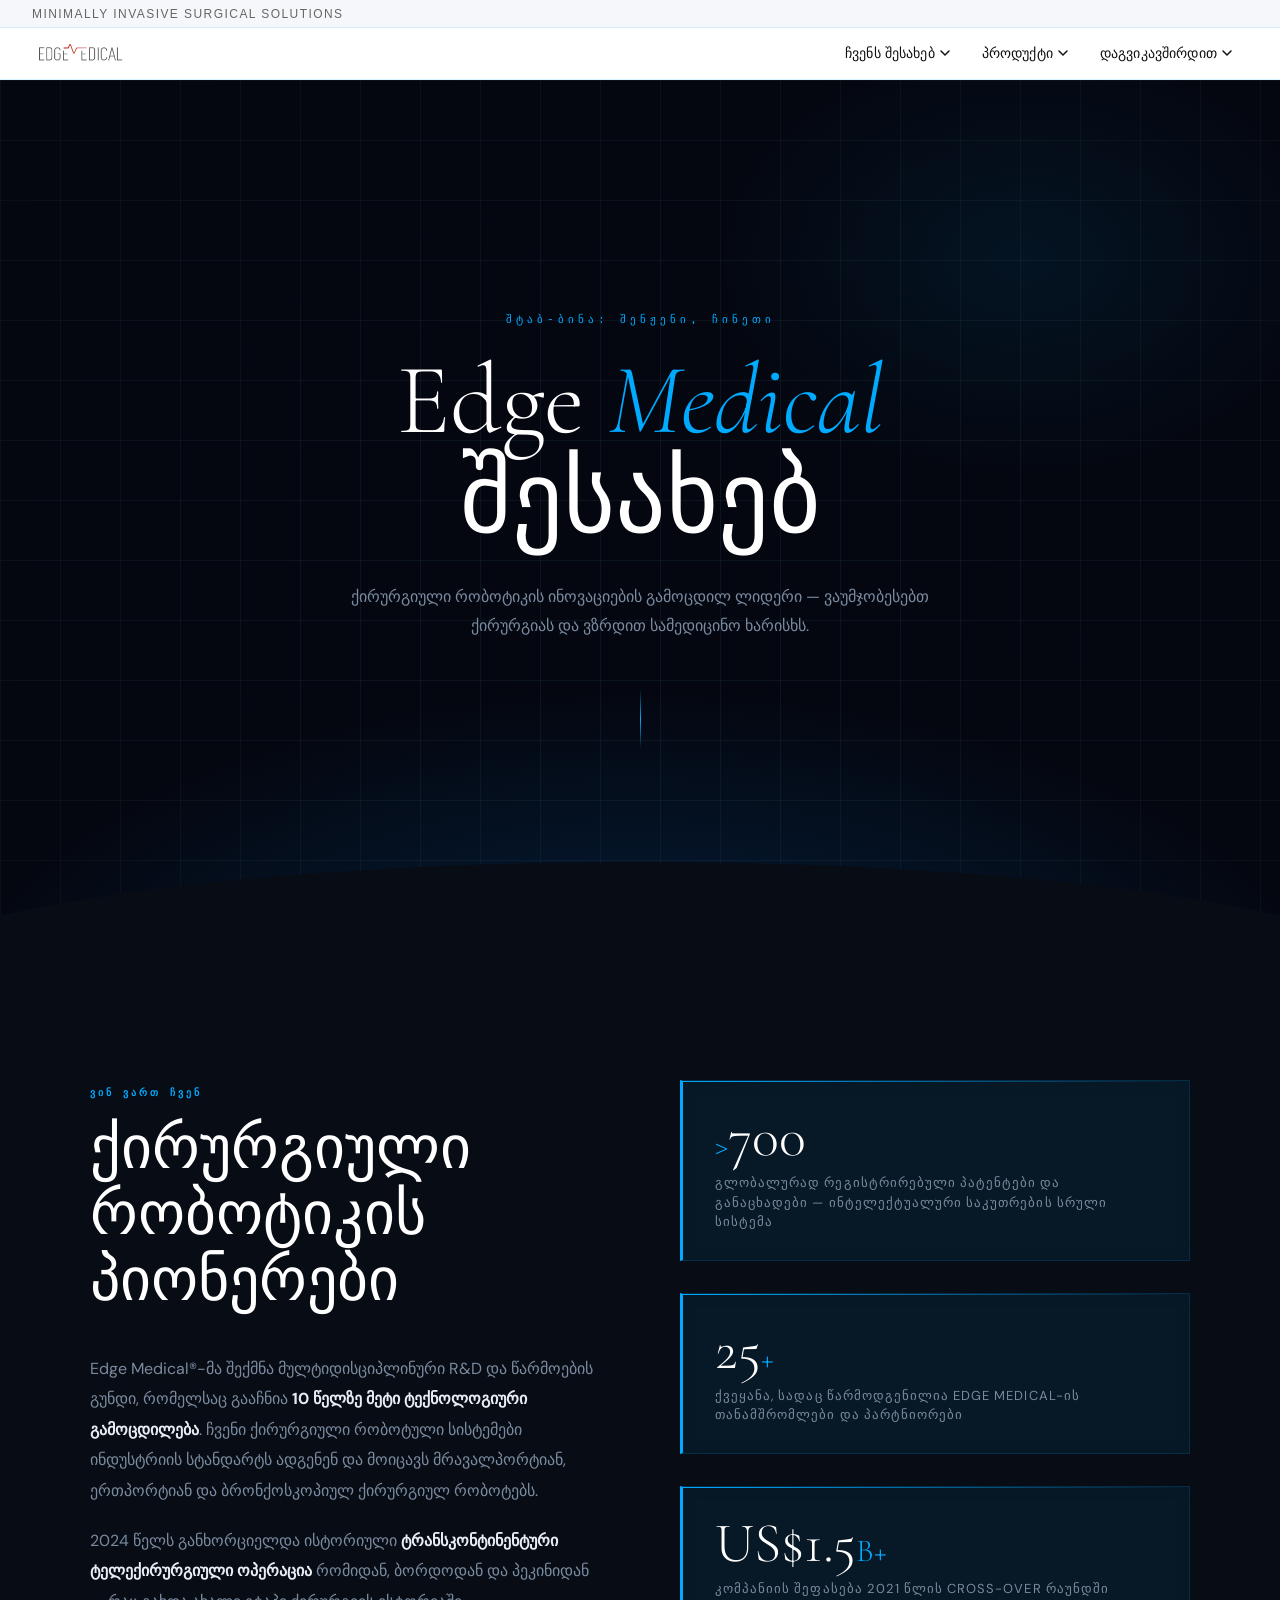
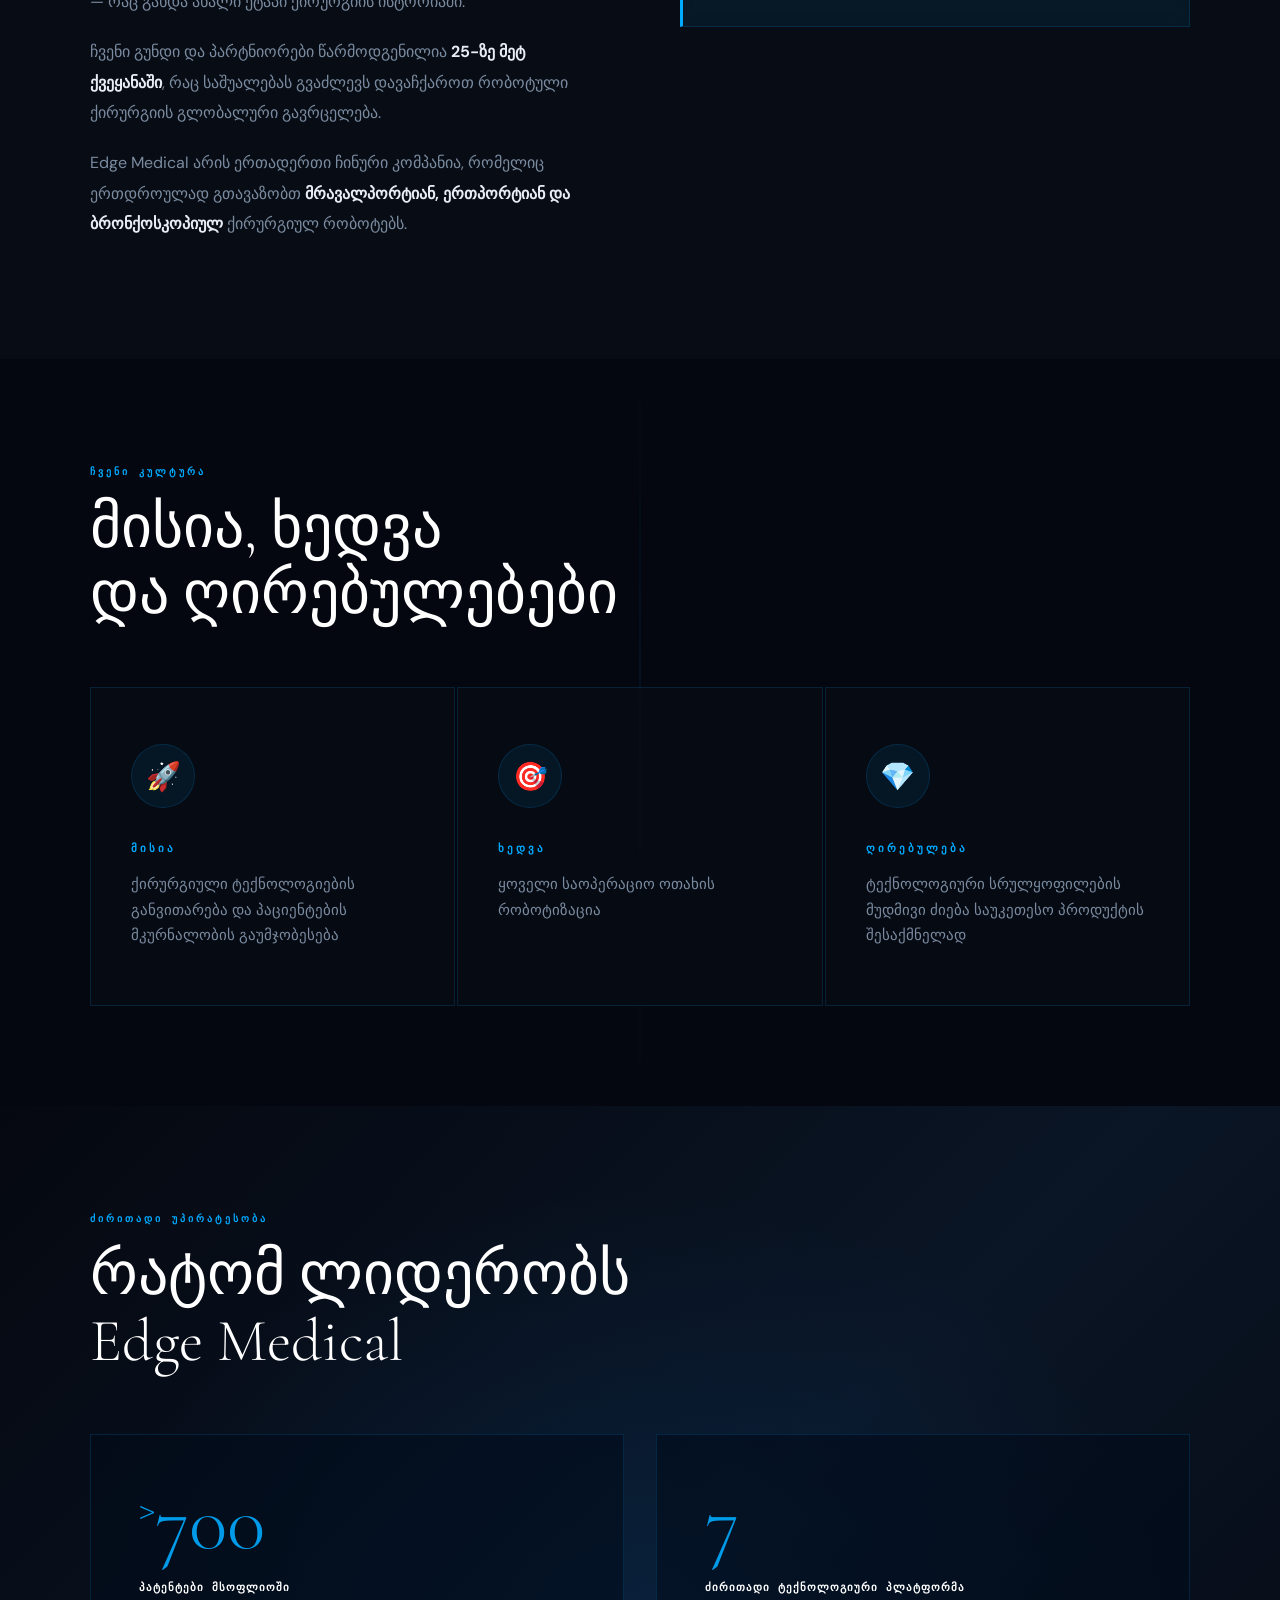
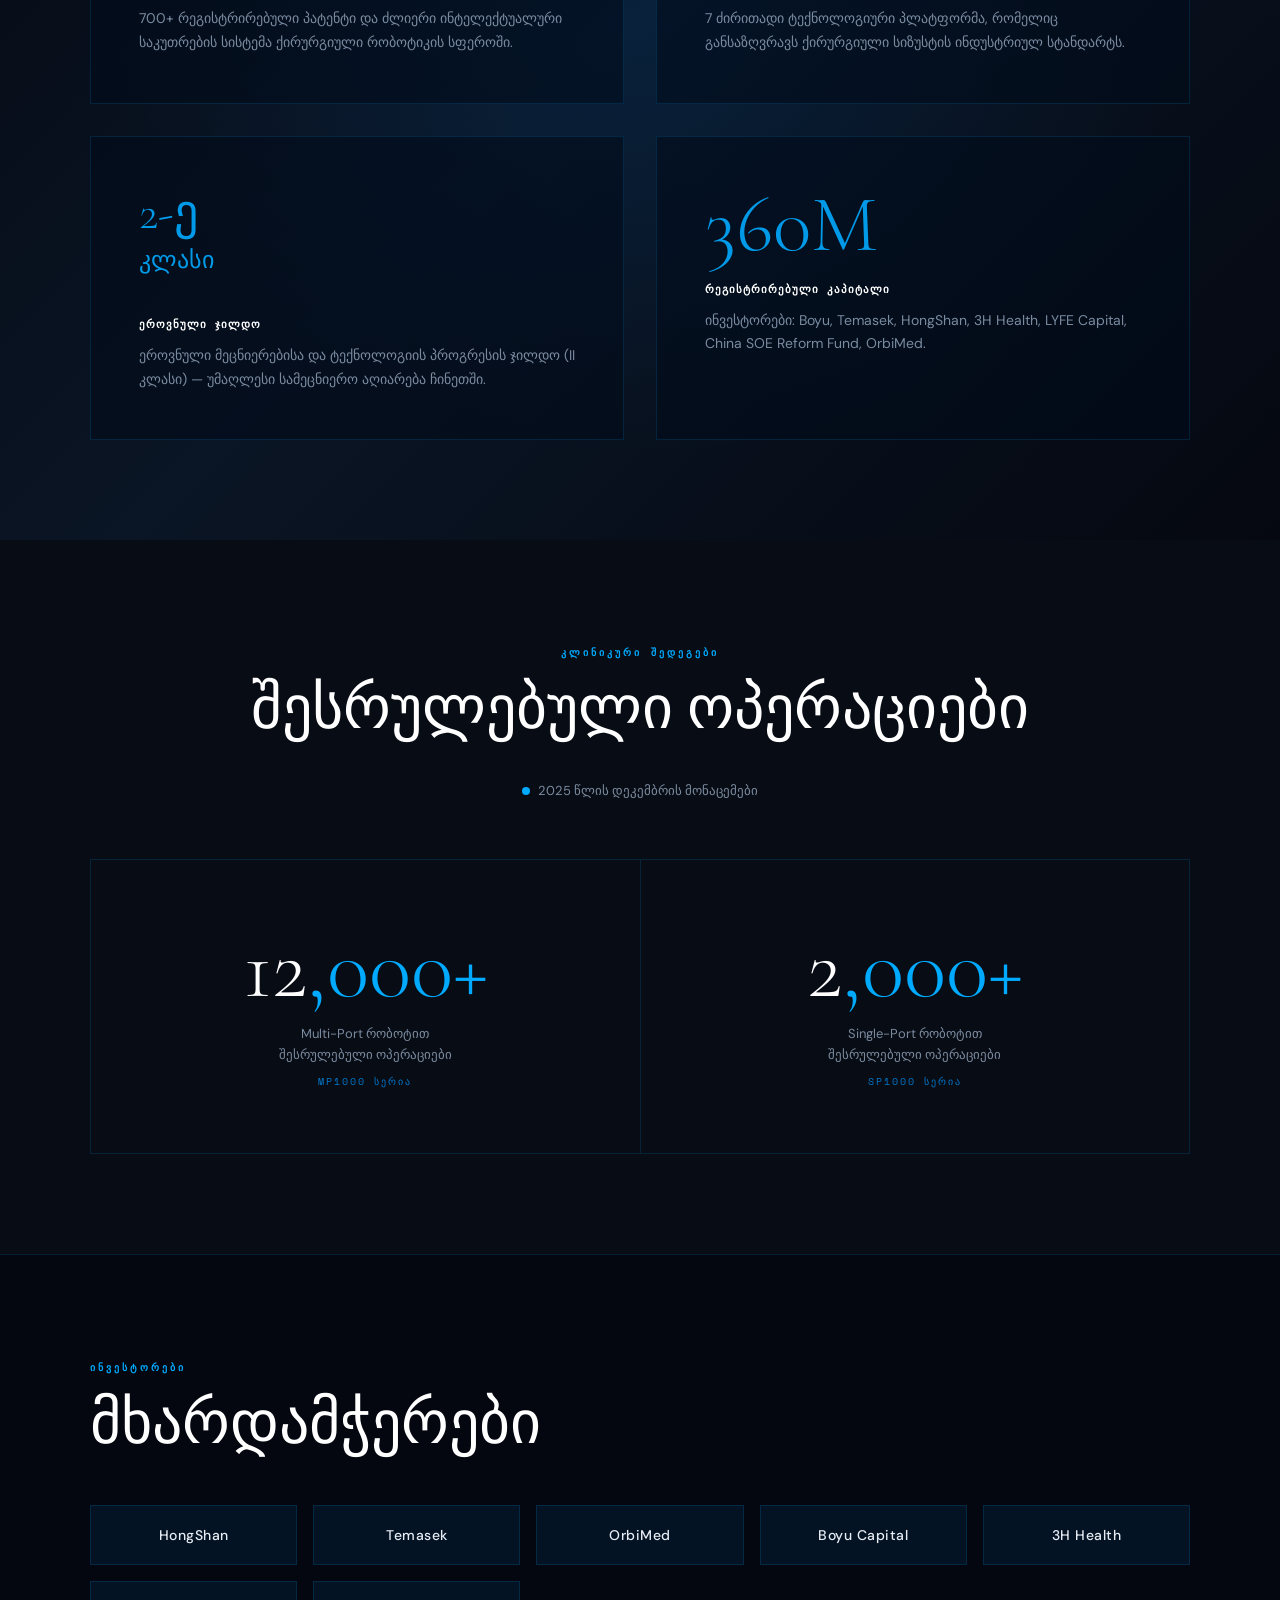
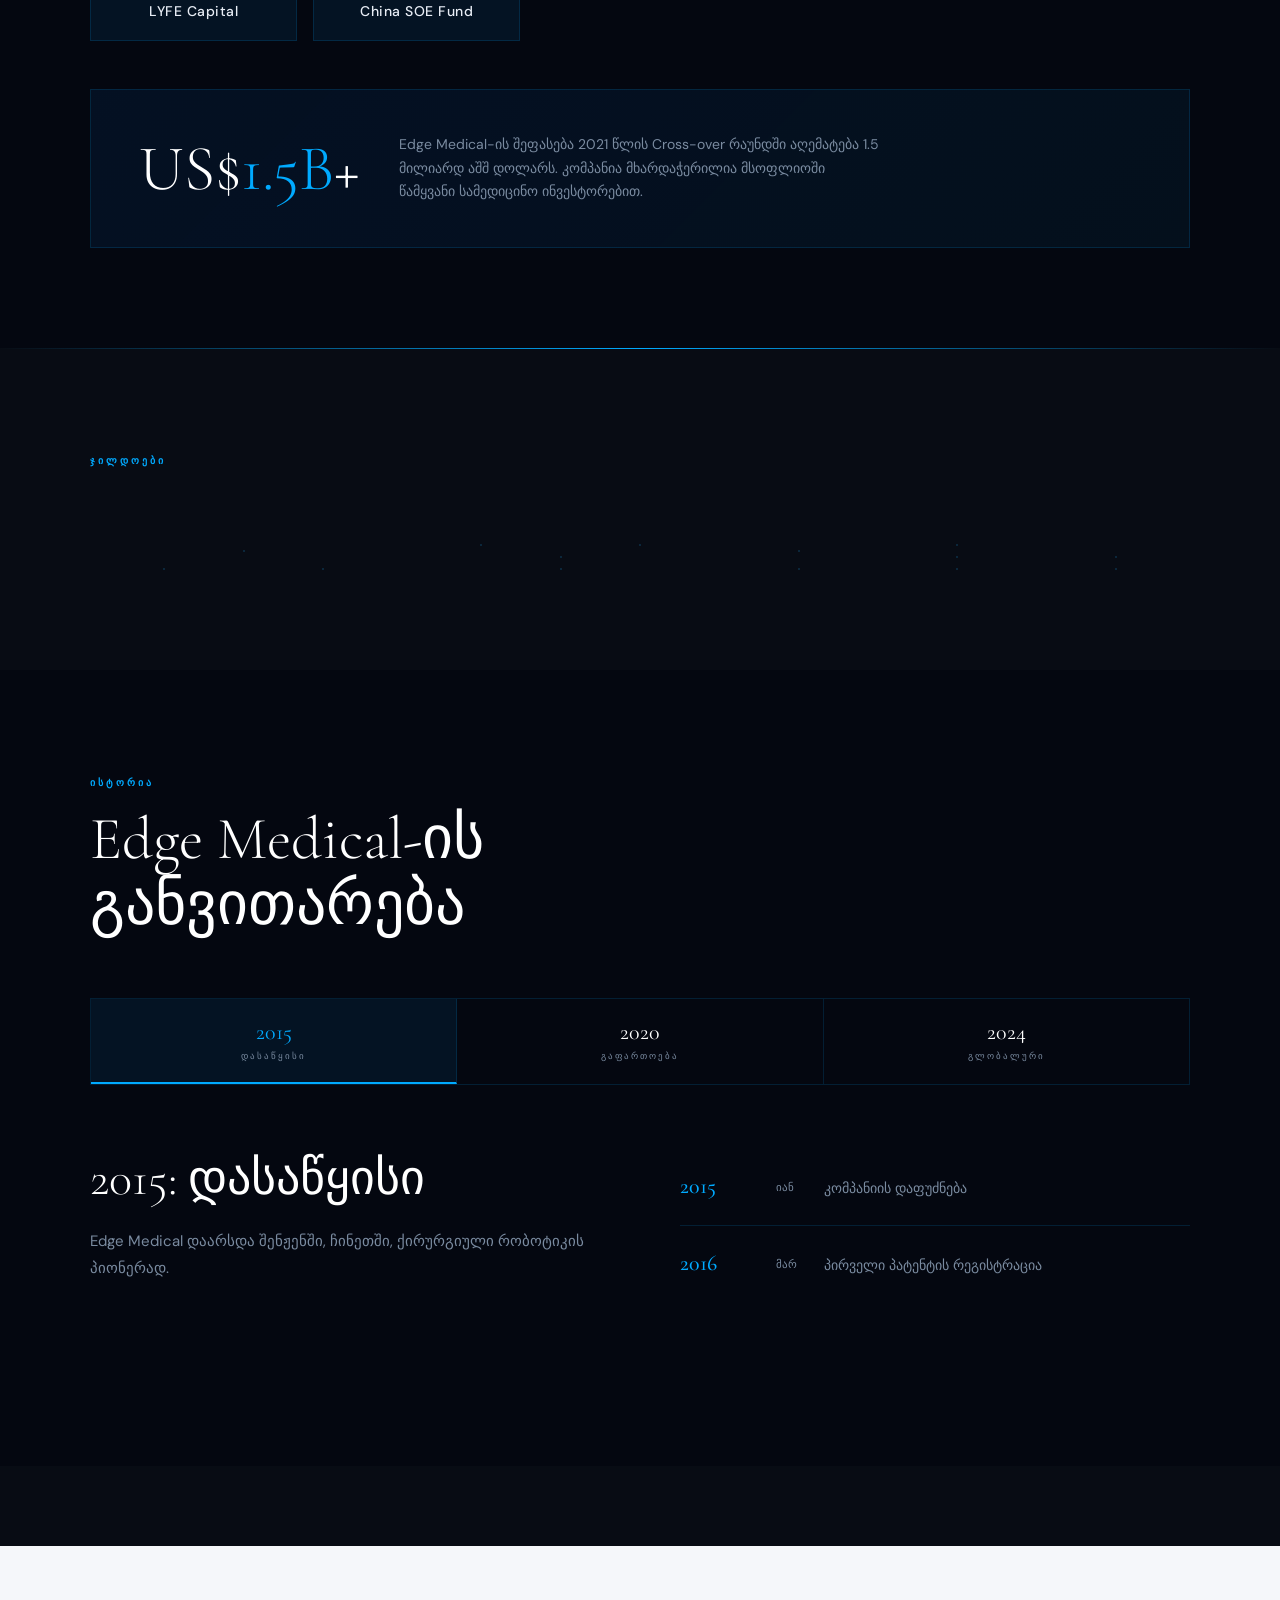
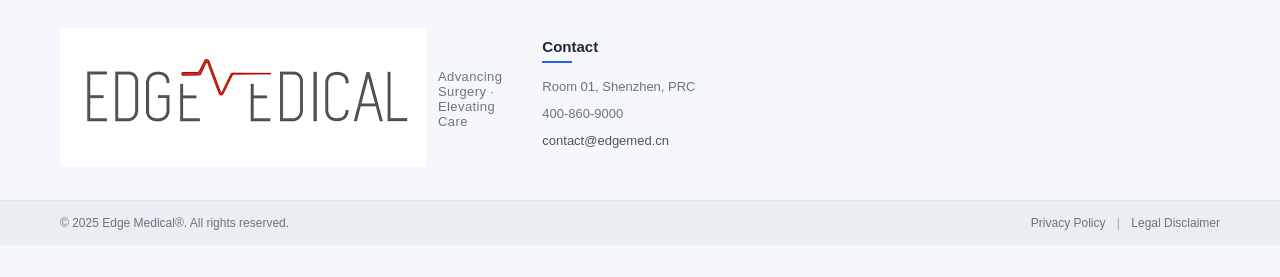
==== commit db0837f6: "sdas" ====
--- a/templates/about/about_edge.html
+++ b/templates/about/about_edge.html
@@ -753,6 +753,13 @@
 </head>
 <body>
 
+  <div class="topbar">
+  <div class="topbar-inner">
+    <span class="topbar-tagline">Minimally Invasive Surgical Solutions</span>
+    <div class="topbar-right"></div>
+  </div>
+</div>
+
    <nav class="navbar" id="navbar">
   <div class="nav-inner">
 
@@ -807,24 +814,9 @@
         </ul>
       </li>
 
-      <li class="nav-item nav-icon-item">
-        <button class="nav-icon-btn" aria-label="Search" id="searchBtn">
-          <svg viewBox="0 0 24 24" fill="none" stroke="currentColor" stroke-width="2" width="20" height="20">
-            <circle cx="11" cy="11" r="8"/>
-            <line x1="21" y1="21" x2="16.65" y2="16.65"/>
-          </svg>
-        </button>
-      </li>
-
     </ul>
   </div>
 
-  <div class="search-bar" id="searchBar" hidden>
-    <div class="search-inner">
-      <input type="text" placeholder="Search Edge Medical..." class="search-input" id="searchInput">
-      <button class="search-close" id="searchClose" aria-label="Close search">✕</button>
-    </div>
-  </div>
 </nav>
 
 
@@ -1190,5 +1182,6 @@
 
   document.querySelectorAll('.reveal').forEach(el => observer.observe(el));
     </script>
+    <script src="../../static/js/main.js"></script>
 </body>
 </html>
--- a/static/css/main.css
+++ b/static/css/main.css
@@ -1,3 +1,5 @@
+
+
 :root {
   --white: #ffffff;
   --off-white: #f8f9fc;
@@ -27,6 +29,9 @@
   scroll-behavior: smooth;
 }
 
+
+
+
 body {
   font-family: var(--font-body);
   color: var(--text-dark);
@@ -257,57 +262,6 @@
 .nav-icon-btn svg {
   width: 20px;
   height: 20px;
-}
-
-.search-bar {
-  position: absolute;
-  top: 100%;
-  left: 0;
-  right: 0;
-  background: var(--white);
-  border-top: 1px solid var(--border);
-  border-bottom: 2px solid var(--accent);
-  height: 0;
-  overflow: hidden;
-  transition: height var(--transition);
-  box-shadow: 0 8px 24px rgba(0,0,0,0.06);
-}
-
-.search-bar.open {
-  height: 60px;
-}
-
-.search-inner {
-  max-width: 1400px;
-  margin: 0 auto;
-  padding: 0 32px;
-  height: 100%;
-  display: flex;
-  align-items: center;
-  gap: 16px;
-}
-
-.search-input {
-  flex: 1;
-  border: none;
-  outline: none;
-  font-size: 16px;
-  font-family: var(--font-body);
-  color: var(--text-dark);
-  background: transparent;
-}
-
-.search-close {
-  background: none;
-  border: none;
-  cursor: pointer;
-  font-size: 16px;
-  color: var(--text-light);
-  transition: color var(--transition);
-}
-
-.search-close:hover {
-  color: var(--accent);
 }
 
 .nav-hamburger {
@@ -1814,4 +1768,162 @@
         gap: 10px;
         text-align: center;
     }
-}+}
+
+
+/* ═══════════════════════════════════════════
+   SMOOTH SCROLL + PAGE TRANSITIONS
+═══════════════════════════════════════════ */
+
+/* Smooth scrolling for the whole page */
+html {
+    scroll-behavior: smooth;
+}
+
+/* Reduce scroll jank on mobile */
+* {
+    -webkit-overflow-scrolling: touch;
+}
+
+/* Page fade in / fade out */
+body.page-transition {
+    opacity: 0;
+    transition: opacity 0.28s ease;
+}
+
+body.page-visible {
+    opacity: 1;
+}
+
+/* Smoother image rendering */
+img {
+    image-rendering: auto;
+    will-change: auto;
+}
+
+/* GPU-accelerate elements that animate */
+.navbar,
+.dropdown,
+.nav-links,
+.product-card,
+.news-card,
+.btn,
+.strip-item img,
+.carousel img,
+.related-carousel img {
+    will-change: transform, opacity;
+    backface-visibility: hidden;
+    -webkit-font-smoothing: antialiased;
+}
+
+/* Smoother card hovers */
+.product-card,
+.news-card,
+.portfolio-card,
+.related-card,
+.globe-card {
+    transition: transform 0.25s cubic-bezier(.4,0,.2,1),
+                box-shadow 0.25s cubic-bezier(.4,0,.2,1),
+                background 0.25s cubic-bezier(.4,0,.2,1);
+}
+
+/* Smoother button hovers */
+.btn {
+    transition: background 0.22s ease,
+                border-color 0.22s ease,
+                transform 0.22s ease,
+                box-shadow 0.22s ease;
+}
+
+/* Smoother strip item hover */
+.strip-item img {
+    transition: border 0.2s ease, transform 0.2s ease;
+}
+.strip-item:hover img {
+    transform: translateY(-3px);
+}
+
+/* Smoother carousel transitions */
+.carousel img,
+.related-carousel img {
+    transition: opacity 0.7s ease-in-out;
+}
+
+
+/* ═══════════════════════════════════════
+   PASTE THIS AT BOTTOM OF main.css
+═══════════════════════════════════════ */
+
+.page-loader {
+    position: fixed;
+    inset: 0;
+    background: #0a0a0a;
+    z-index: 9999;
+    display: flex;
+    align-items: center;
+    justify-content: center;
+    transition: opacity 0.5s ease, visibility 0.5s ease;
+}
+
+.page-loader.hidden {
+    opacity: 0;
+    visibility: hidden;
+}
+
+.loader-inner {
+    display: flex;
+    flex-direction: column;
+    align-items: center;
+    gap: 24px;
+}
+
+.loader-logo {
+    font-family: 'Rajdhani', sans-serif;
+    font-size: 28px;
+    font-weight: 700;
+    color: #ffffff;
+    letter-spacing: 0.12em;
+}
+
+.loader-logo span {
+    color: #007bff;
+}
+
+.loader-dots {
+    display: flex;
+    gap: 10px;
+}
+
+.loader-dot {
+    width: 8px;
+    height: 8px;
+    border-radius: 50%;
+    background: #007bff;
+    animation: loaderPulse 1.2s ease-in-out infinite;
+}
+
+.loader-dot:nth-child(2) { animation-delay: 0.2s; }
+.loader-dot:nth-child(3) { animation-delay: 0.4s; }
+
+@keyframes loaderPulse {
+    0%, 100% { transform: scale(1);   opacity: 0.3; }
+    50%       { transform: scale(1.6); opacity: 1;   }
+}
+
+
+/* ═══════════════════════════════════════
+   PASTE THIS AT BOTTOM OF main.js
+   inside the DOMContentLoaded block
+═══════════════════════════════════════ */
+
+/*
+    // ── PAGE LOADER ───────────────────────────────────────────
+    const loader = document.getElementById("pageLoader");
+    if (loader) {
+        window.addEventListener("load", () => {
+            setTimeout(() => {
+                loader.classList.add("hidden");
+            }, 600);
+        });
+    }
+*/
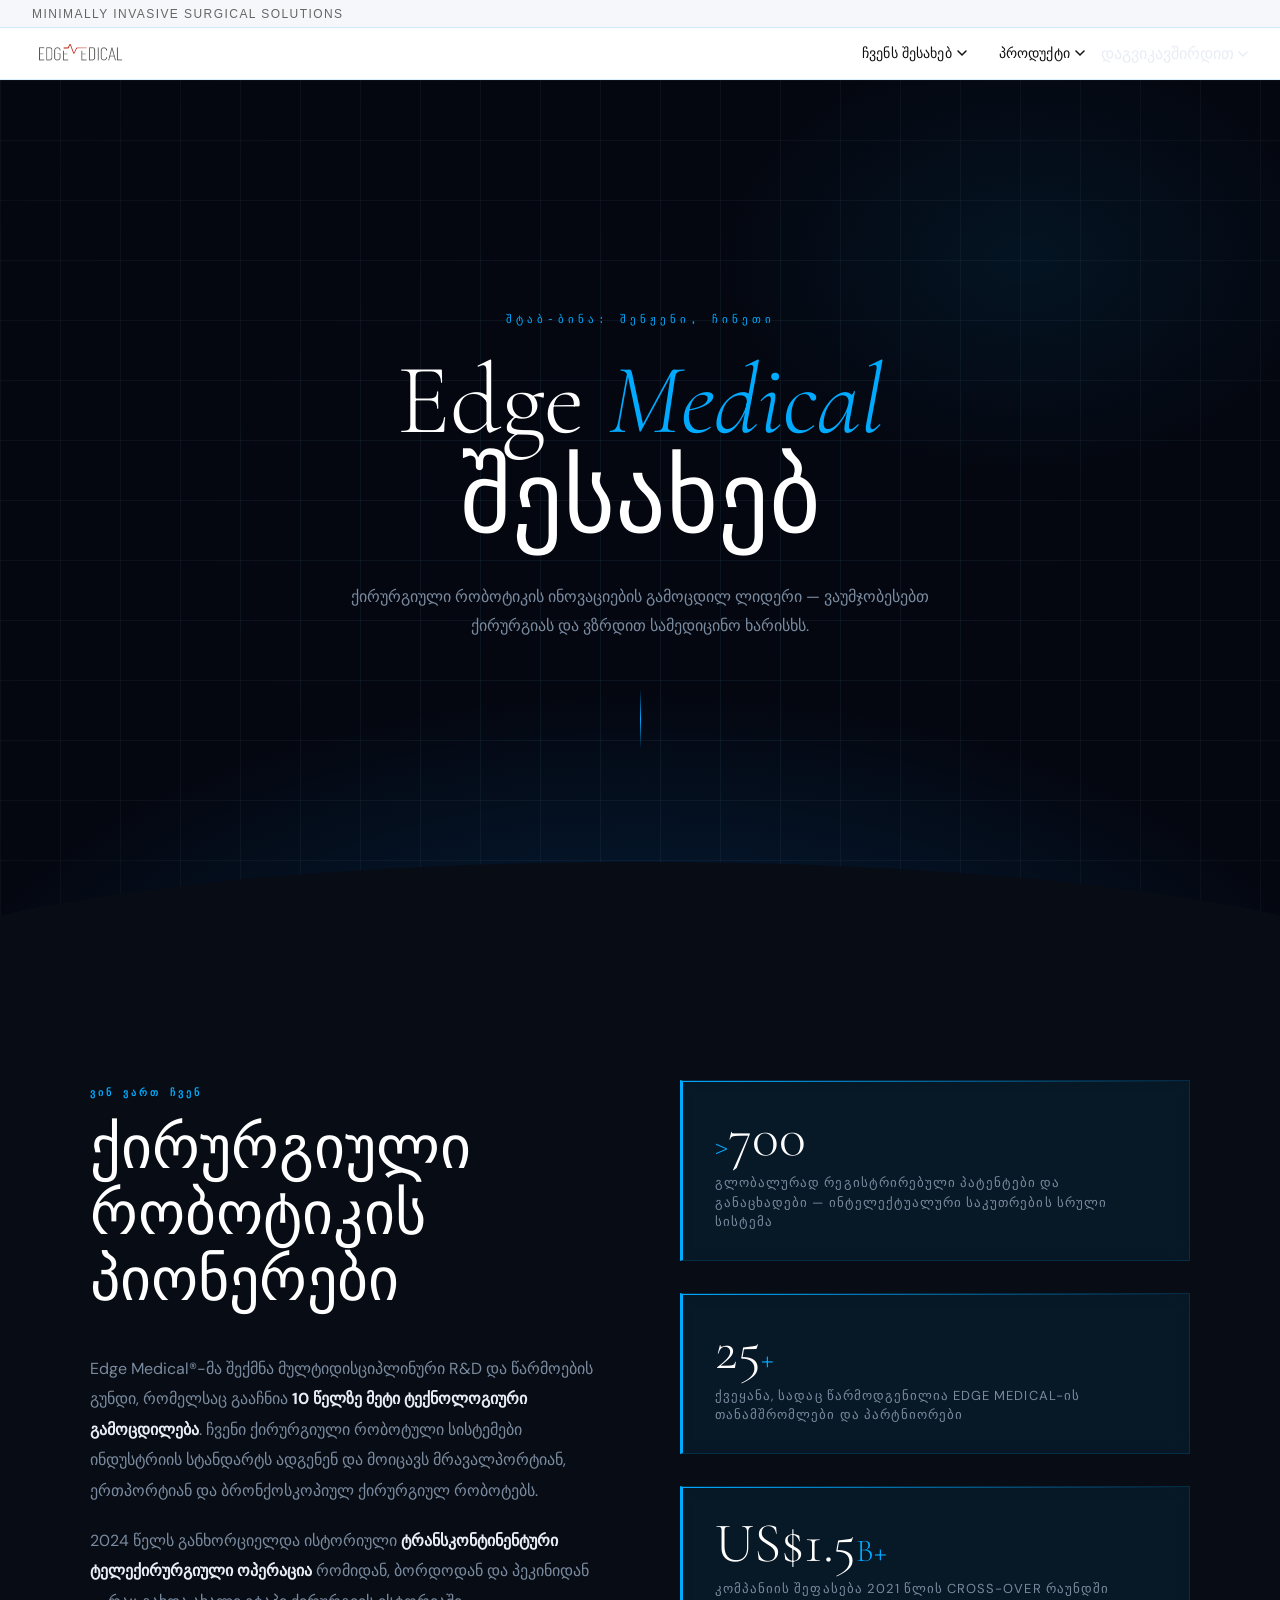
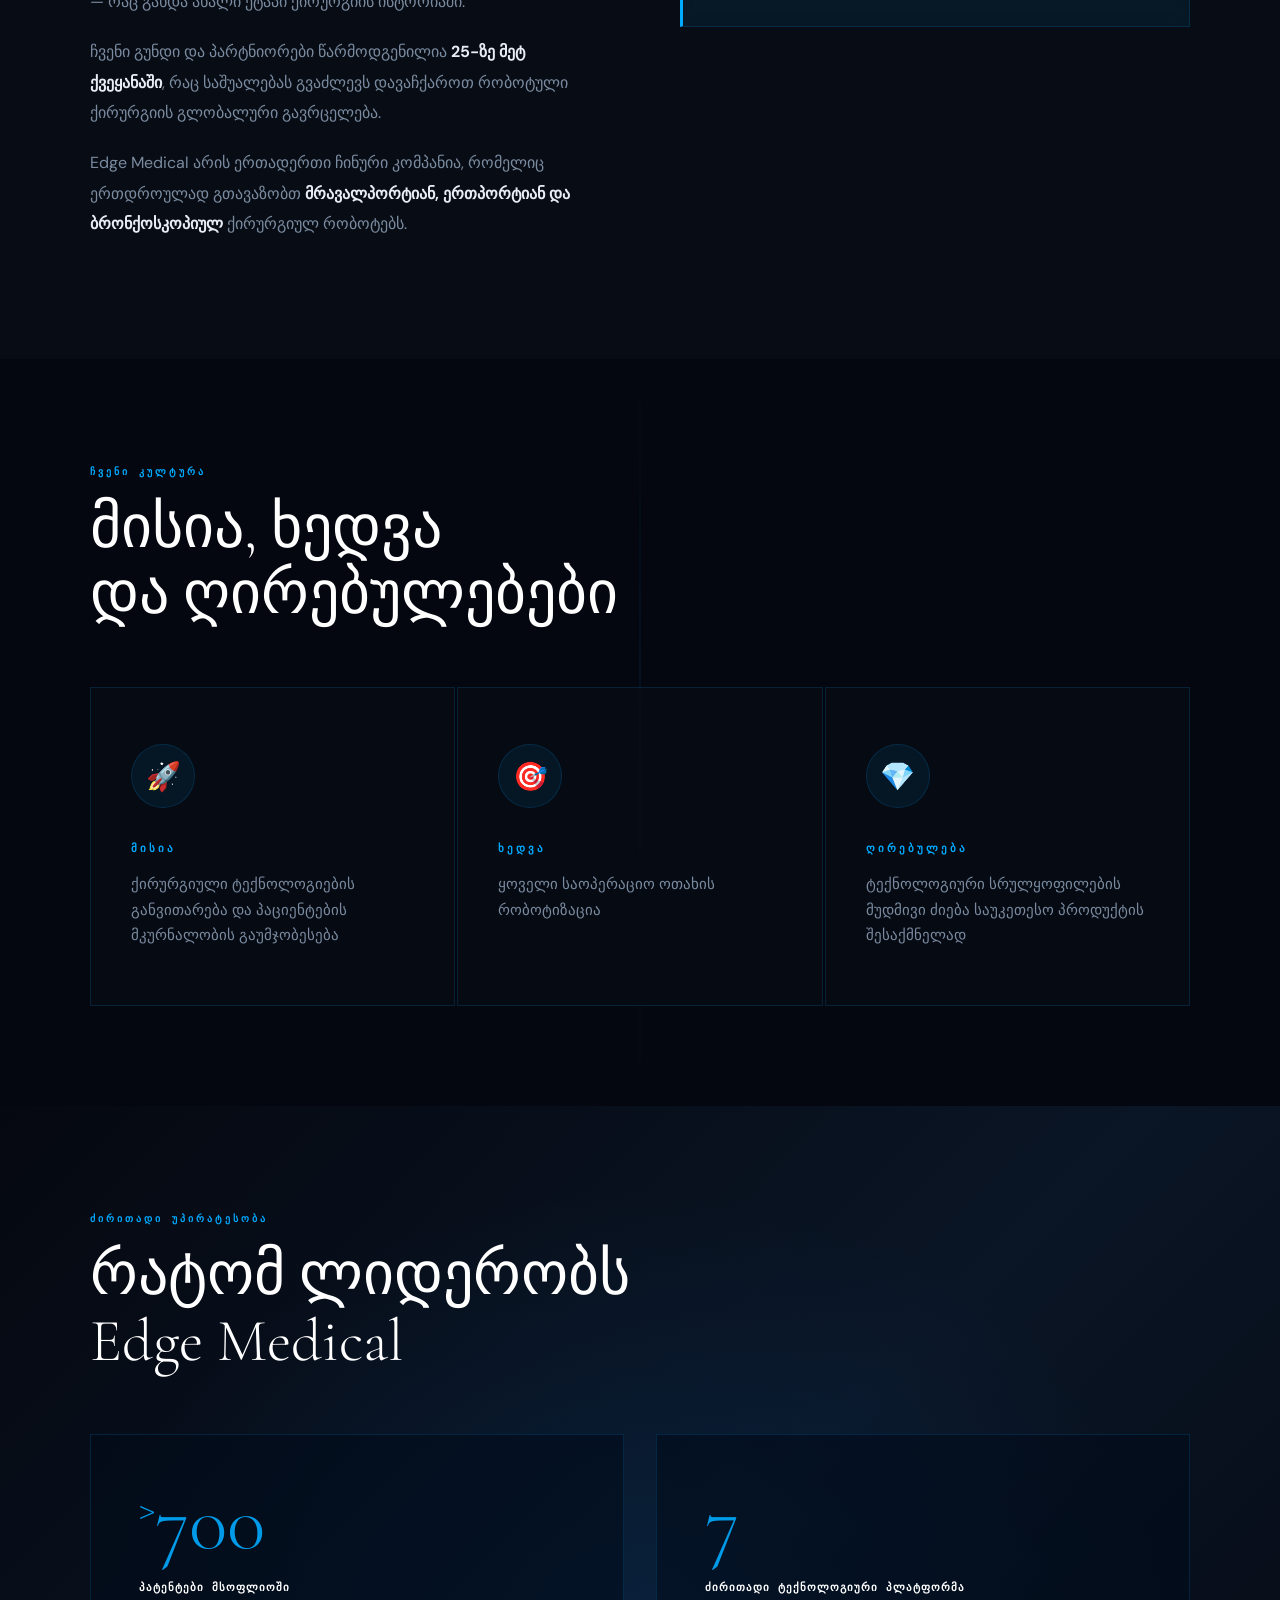
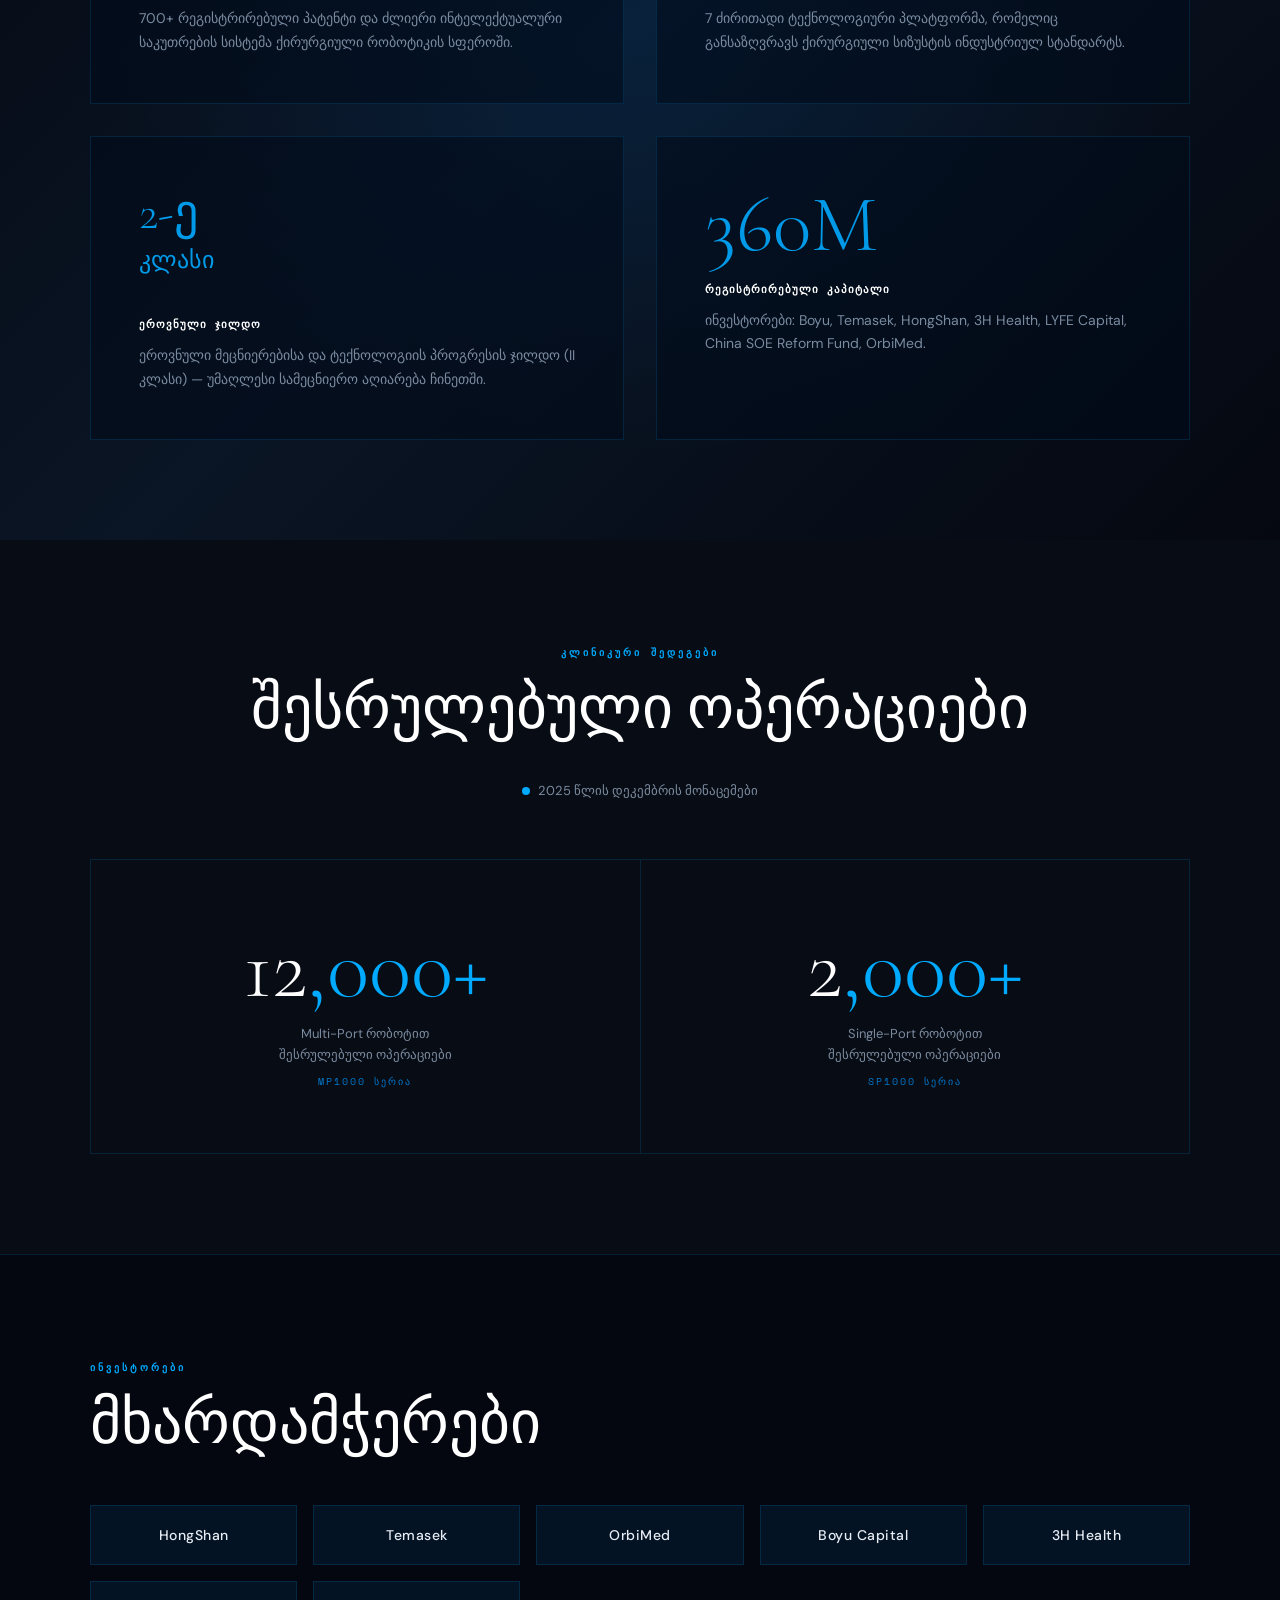
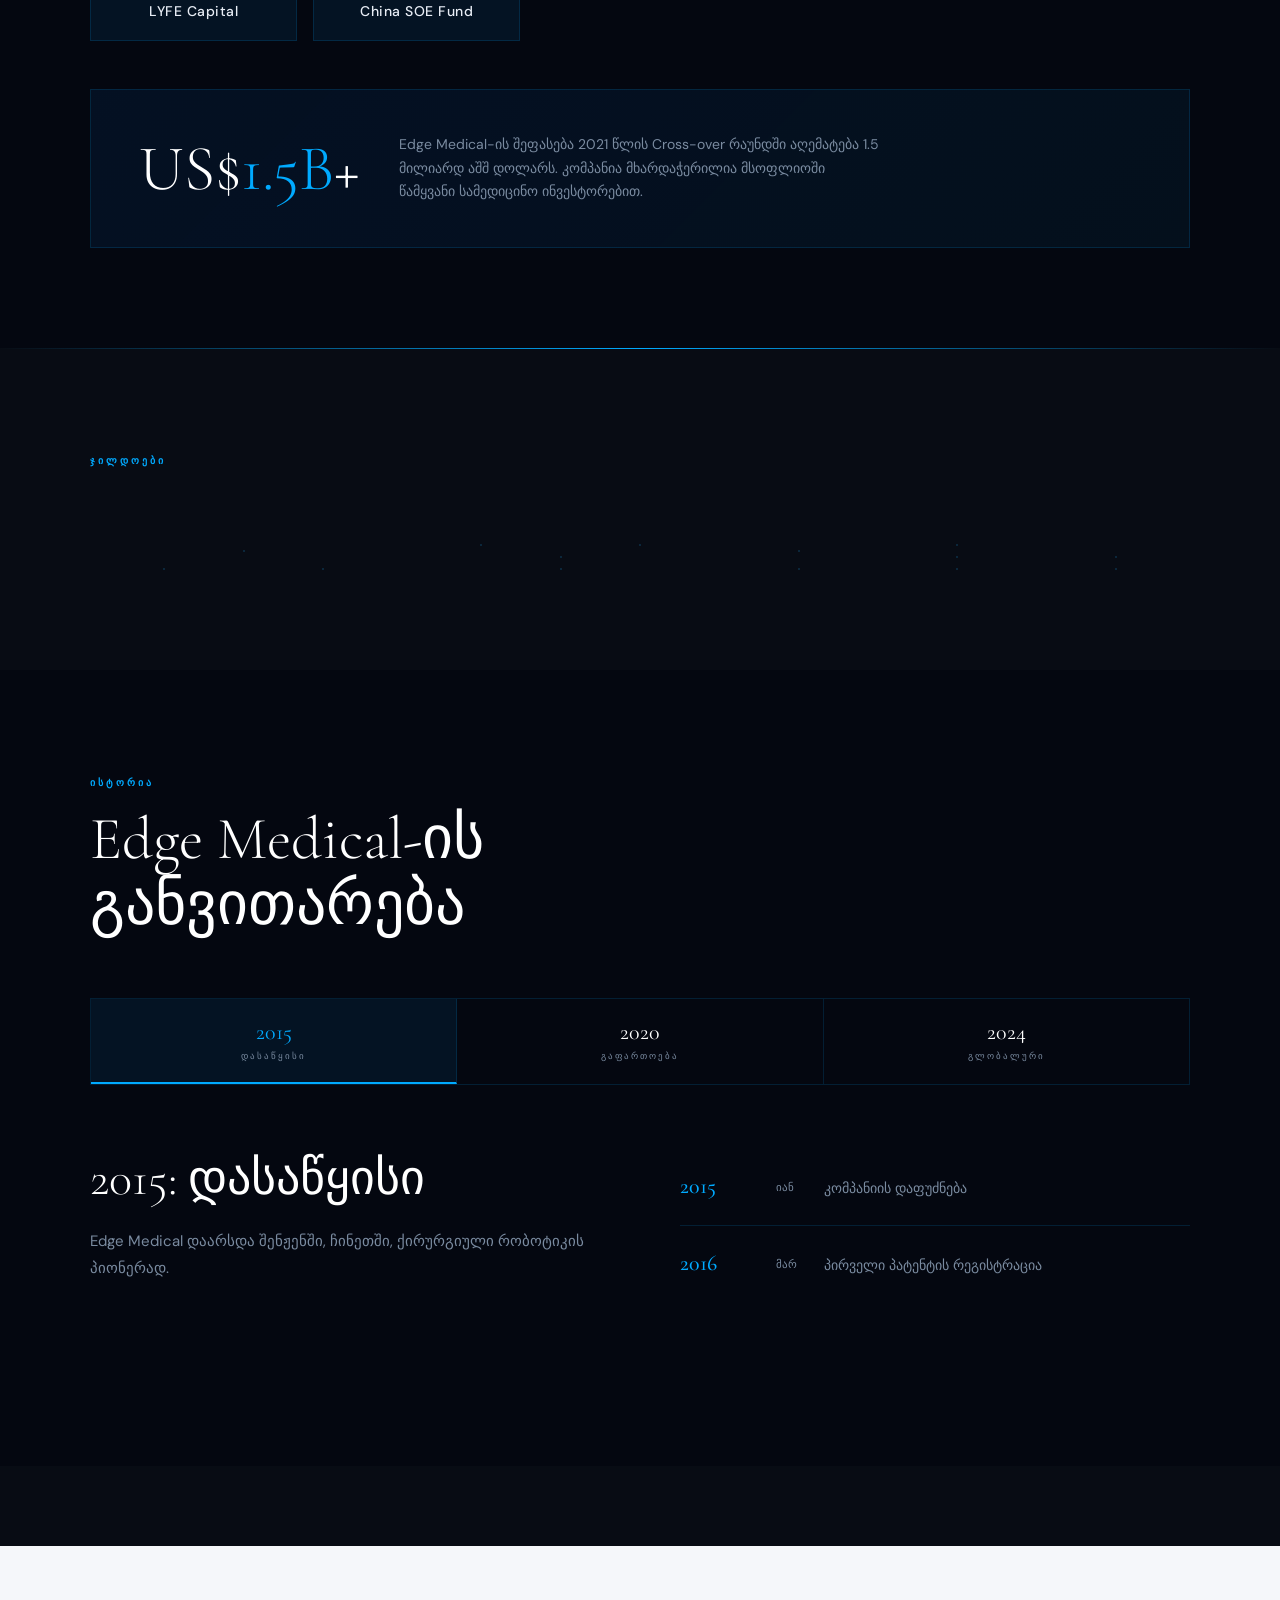
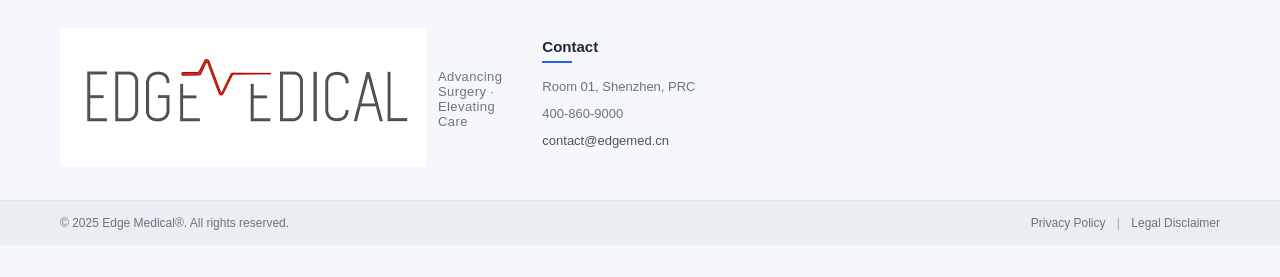
==== commit 071e4f68: "asjdjas" ====
--- a/templates/about/about_edge.html
+++ b/templates/about/about_edge.html
@@ -802,15 +802,15 @@
       </li>
 
       <li class="nav-item has-dropdown">
-        <a href="../contact/contacts.html" class="nav-link">
+        <a>
           დაგვიკავშირდით
           <svg class="chevron" viewBox="0 0 10 6" width="12" height="8" aria-hidden="true">
             <path d="M1 1l4 4 4-4" stroke="currentColor" stroke-width="1.5" fill="none" stroke-linecap="round"/>
           </svg>
         </a>
         <ul class="dropdown">
-          <li><a href="tel:4008609000">400-860-9000</a></li>
-          <li><a href="mailto:contact@edgemed.cn">contact@edgemed.cn</a></li>
+          <li><a >Num : 400-860-9000</a></li>
+          <li><a >Gmail: contact@edgemed.cn</a></li>
         </ul>
       </li>
 
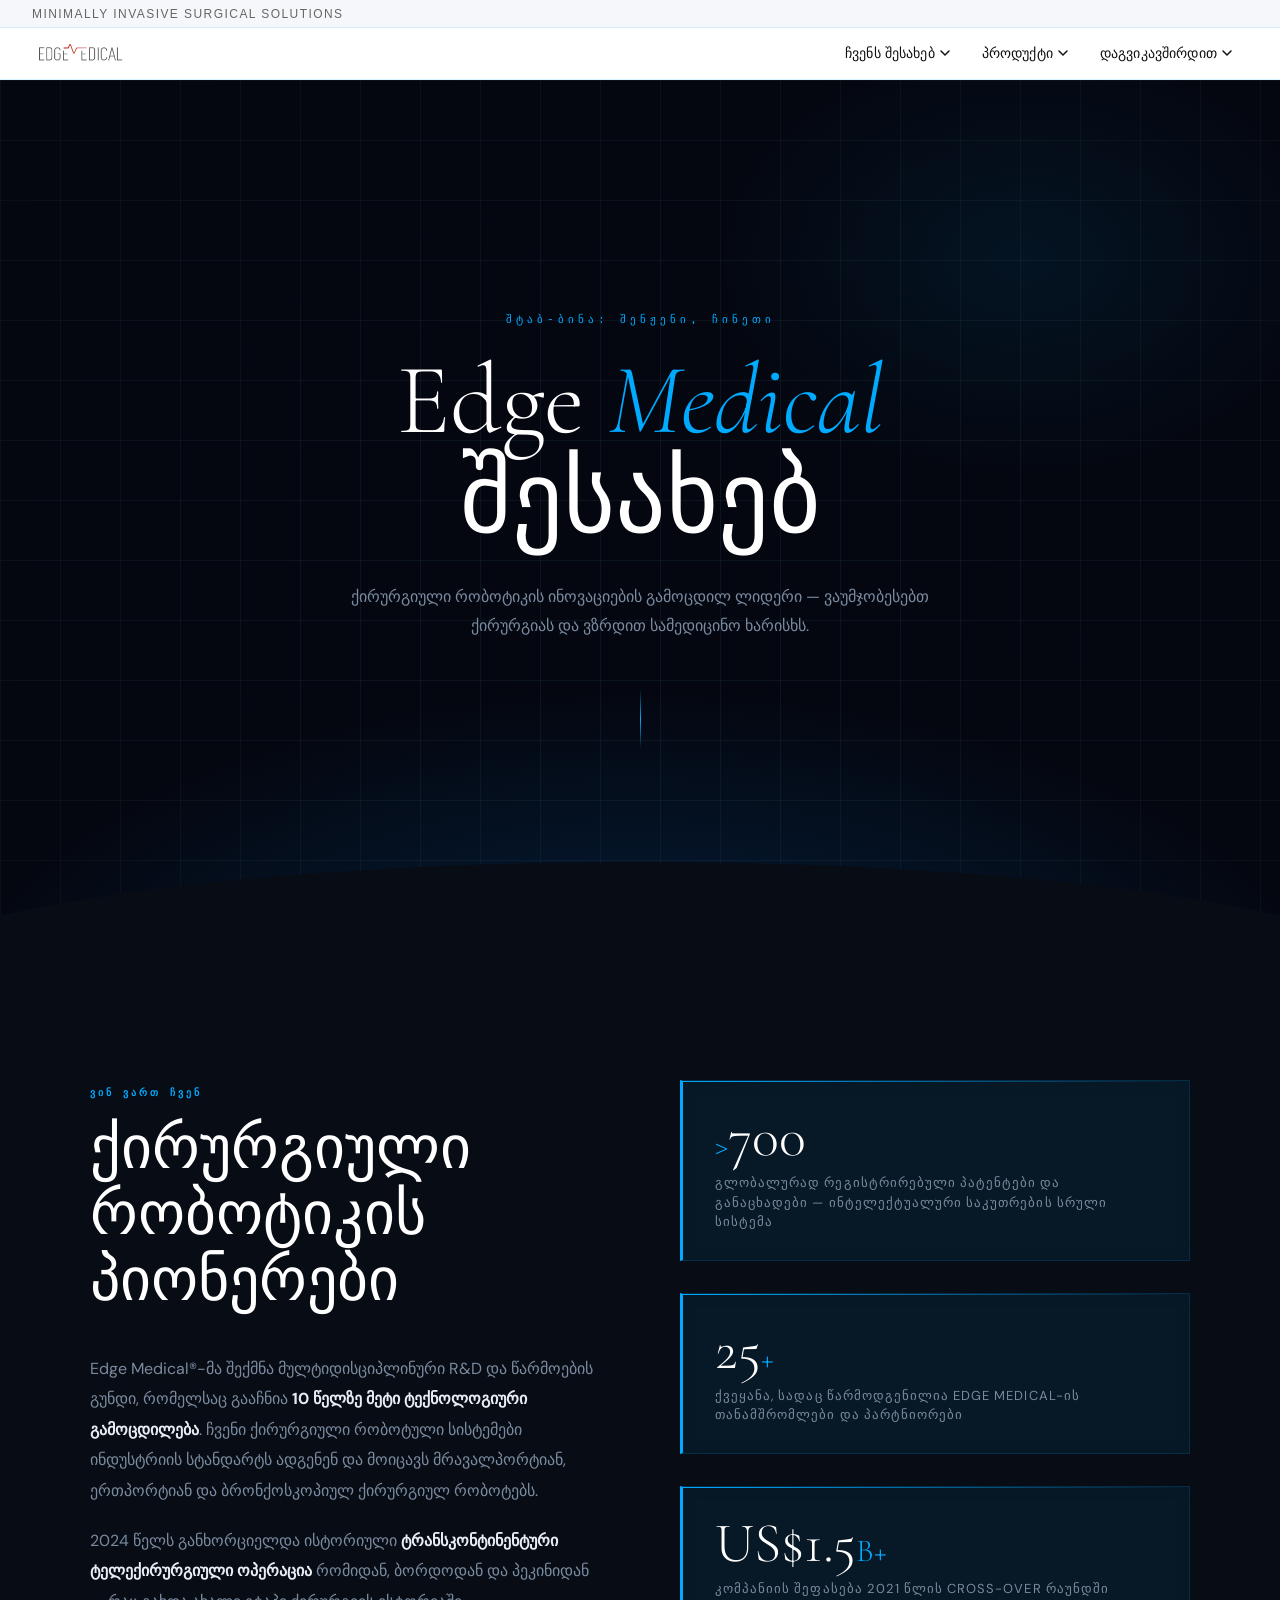
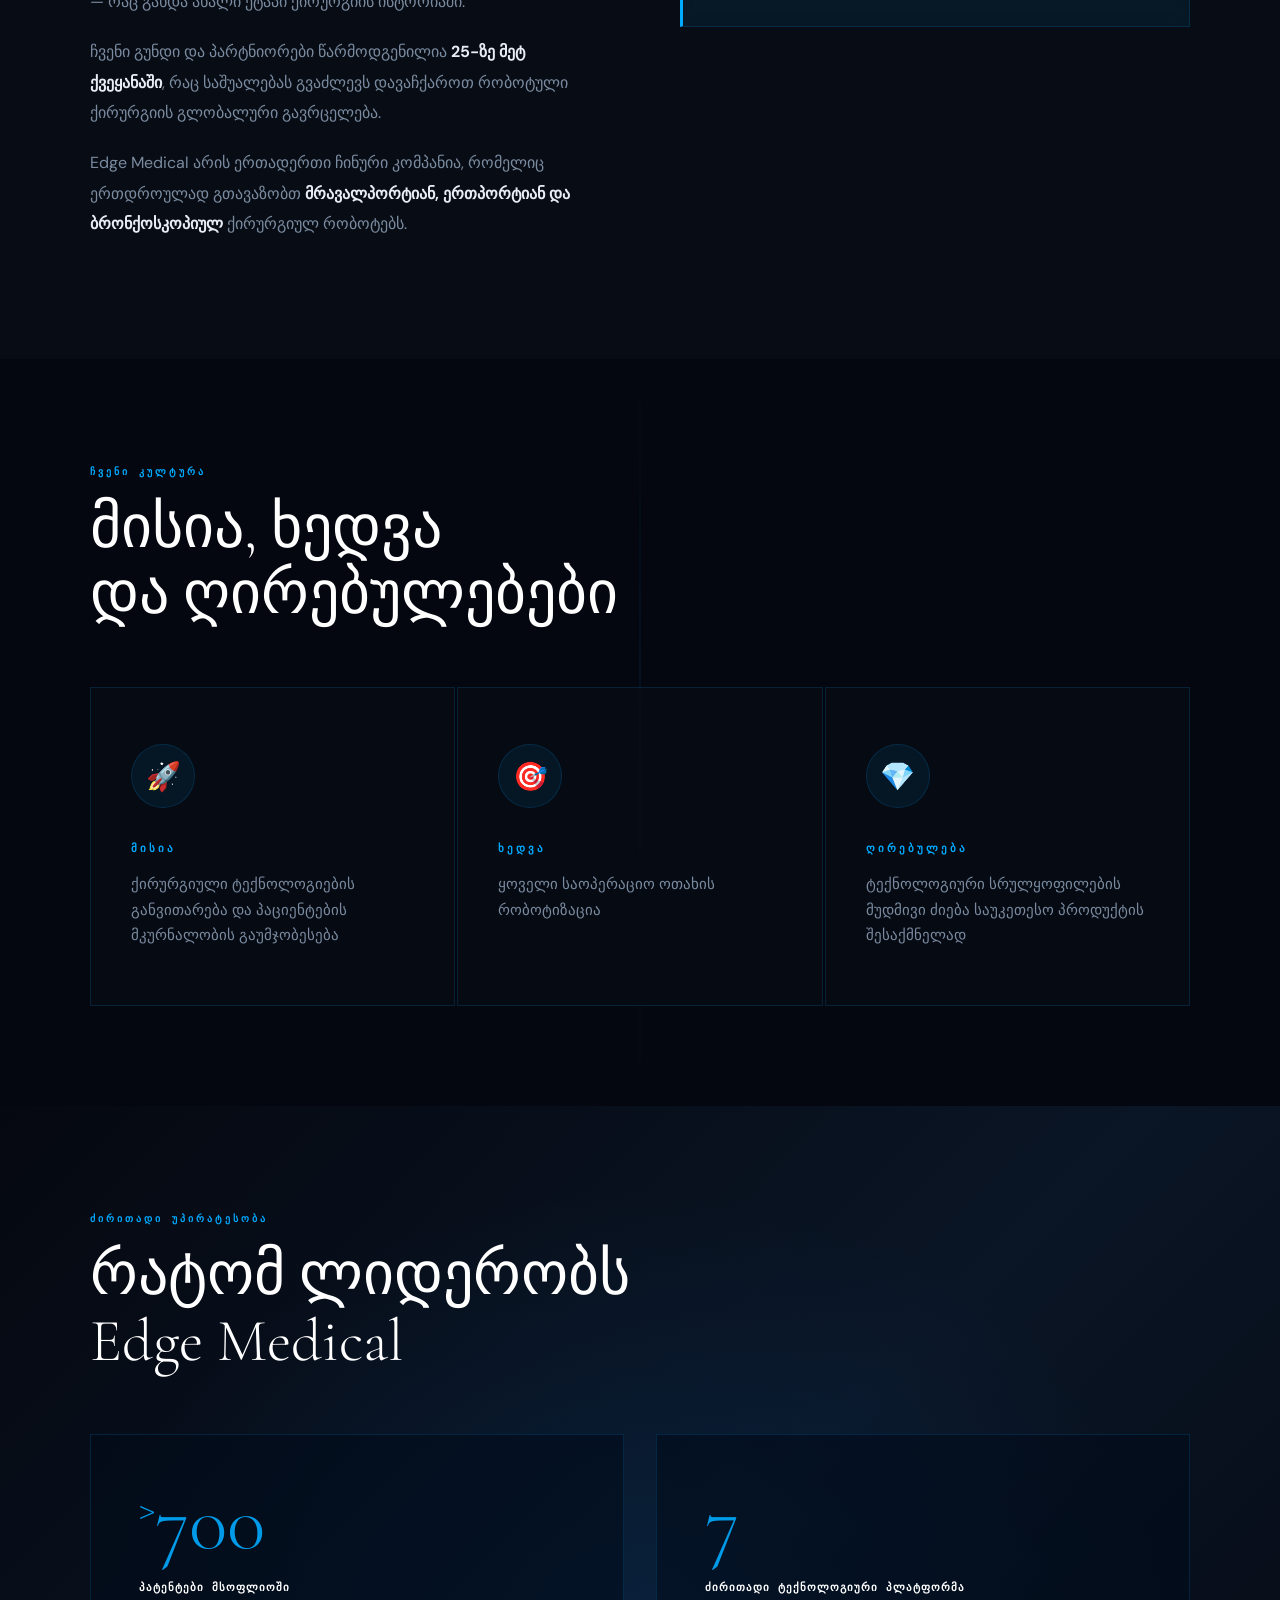
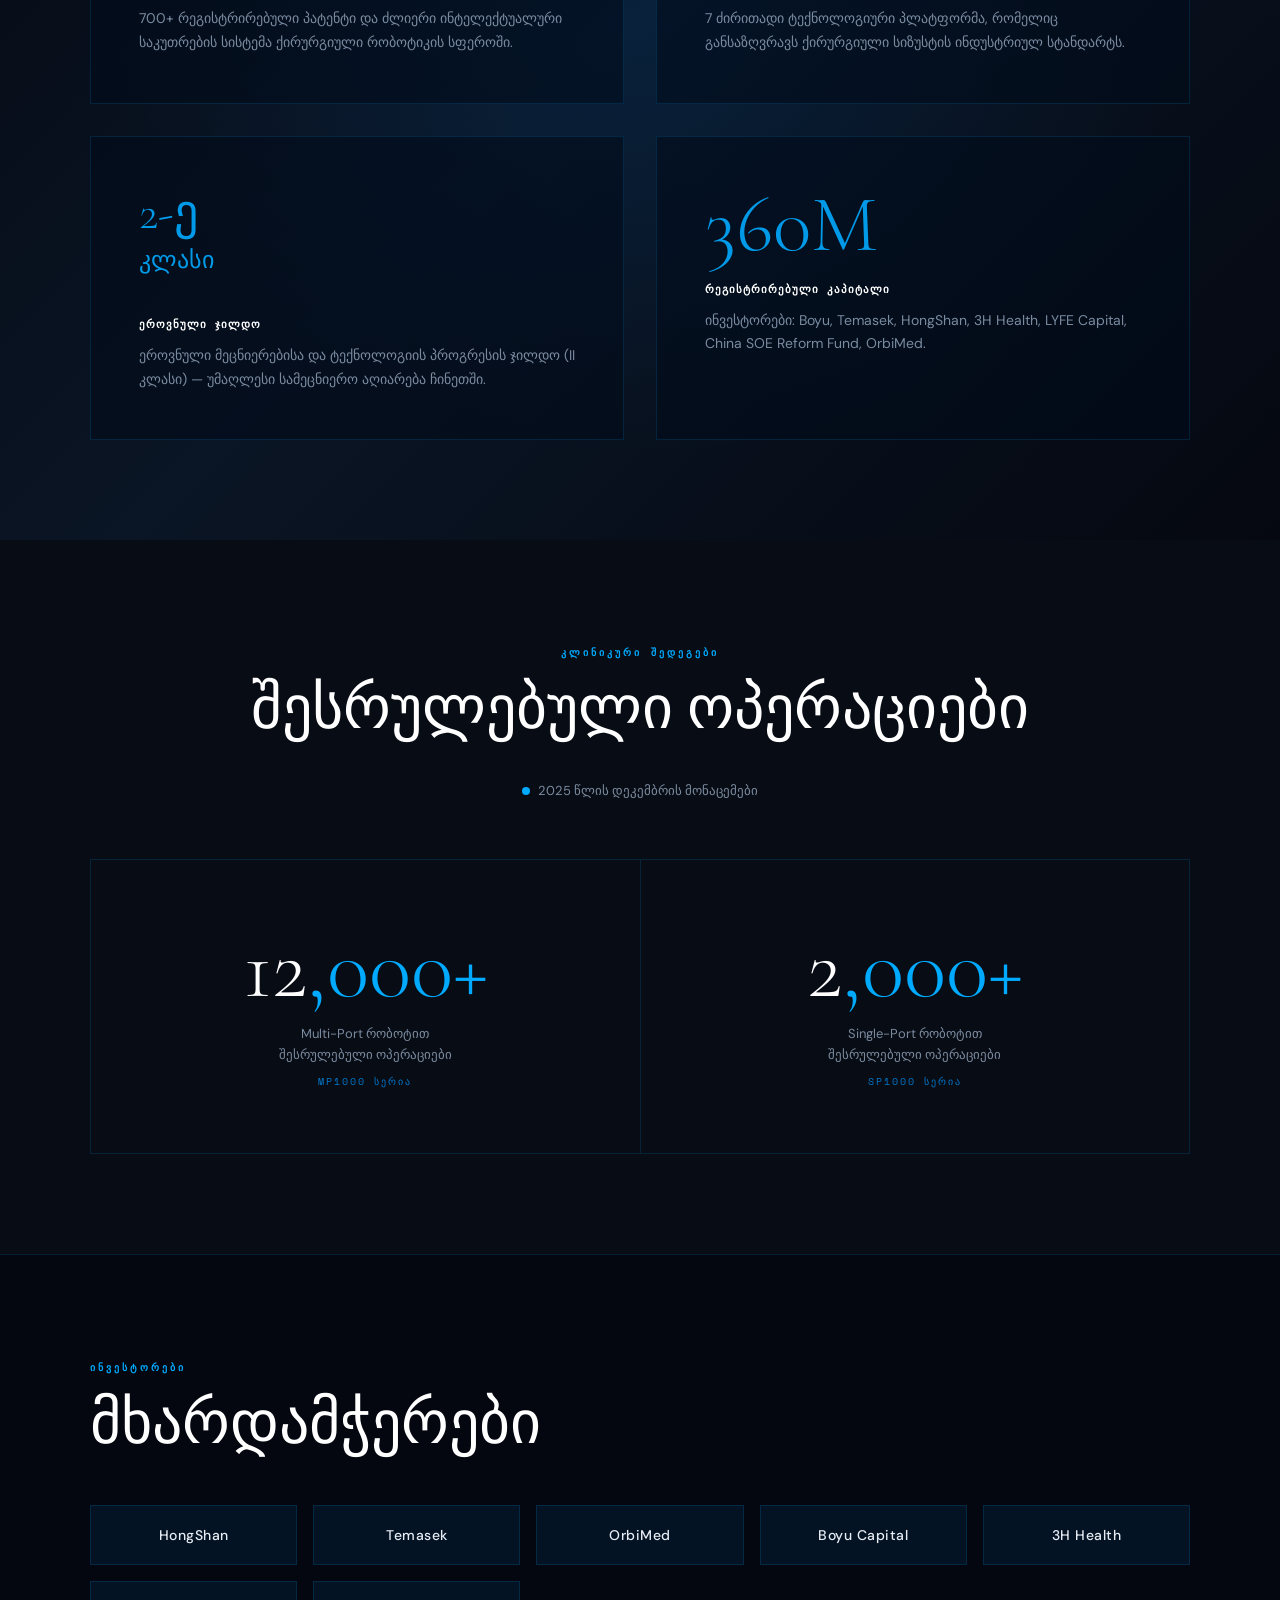
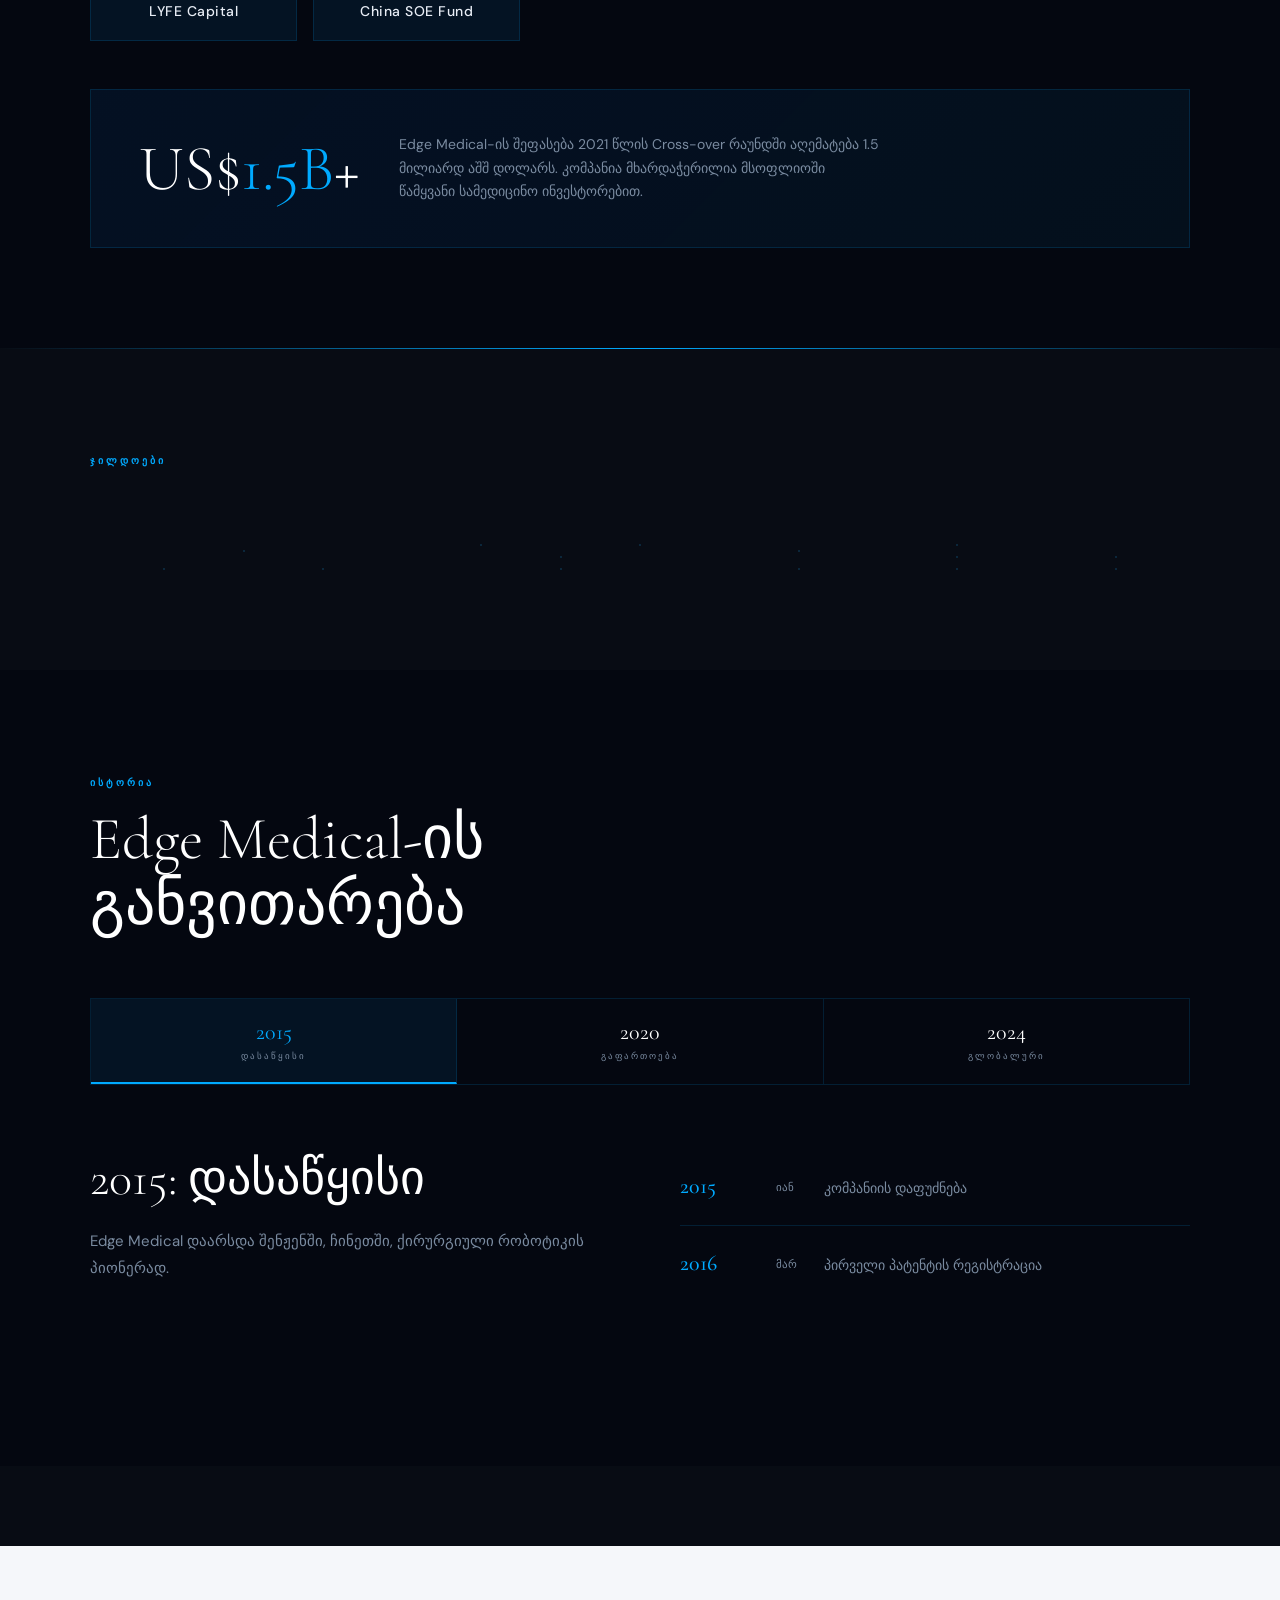
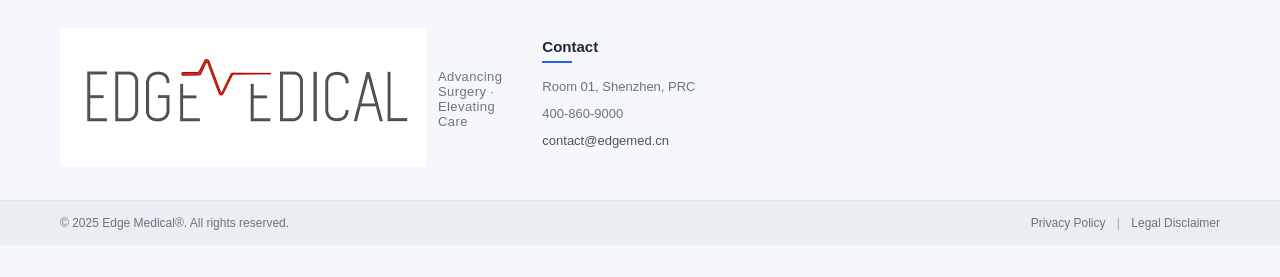
==== commit 427cc3e8: "tru last" ====
--- a/templates/about/about_edge.html
+++ b/templates/about/about_edge.html
@@ -765,7 +765,7 @@
 
     <a href="../homepage/index.html" class="nav-logo">
       <img src="../../media/Images/logo.png" alt="Edge Medical" class="logo-img">
-    </a>
+      </a>
 
     <button class="nav-hamburger" id="hamburgerBtn" aria-label="Menu" aria-expanded="false">
       <span></span><span></span><span></span>
@@ -774,7 +774,7 @@
     <ul class="nav-links" id="navLinks">
 
       <li class="nav-item has-dropdown">
-        <a href="../about/about_edge.html" class="nav-link">
+        <a class="nav-link">
           ჩვენს შესახებ
           <svg class="chevron" viewBox="0 0 10 6" width="12" height="8" aria-hidden="true">
             <path d="M1 1l4 4 4-4" stroke="currentColor" stroke-width="1.5" fill="none" stroke-linecap="round"/>
@@ -788,7 +788,7 @@
       </li>
 
       <li class="nav-item has-dropdown">
-        <a href="../products/multi_port_robot.html" class="nav-link">
+        <a  class="nav-link">
           პროდუქტი
           <svg class="chevron" viewBox="0 0 10 6" width="12" height="8" aria-hidden="true">
             <path d="M1 1l4 4 4-4" stroke="currentColor" stroke-width="1.5" fill="none" stroke-linecap="round"/>
@@ -802,18 +802,17 @@
       </li>
 
       <li class="nav-item has-dropdown">
-        <a>
+        <a href="#" class="nav-link">
           დაგვიკავშირდით
           <svg class="chevron" viewBox="0 0 10 6" width="12" height="8" aria-hidden="true">
             <path d="M1 1l4 4 4-4" stroke="currentColor" stroke-width="1.5" fill="none" stroke-linecap="round"/>
           </svg>
         </a>
         <ul class="dropdown">
-          <li><a >Num : 400-860-9000</a></li>
-          <li><a >Gmail: contact@edgemed.cn</a></li>
+          <li><a> 📞 400-860-9000</a></li>
+          <li><a>✉️ contact@edgemed.cn</a></li>
         </ul>
       </li>
-
     </ul>
   </div>
 
--- a/static/css/main.css
+++ b/static/css/main.css
@@ -27,6 +27,12 @@
 html {
   font-size: 16px;
   scroll-behavior: smooth;
+}
+/* ── FOUC FIX ── */
+html {
+    visibility: hidden;
+    opacity: 0;
+    transition: opacity 0.15s ease;
 }
 
 
@@ -1926,4 +1932,207 @@
             }, 600);
         });
     }
-*/+*//* ═══════════════════════════════════════════
+   MOBILE NAVBAR
+═══════════════════════════════════════════ */
+@media (max-width: 768px) {
+
+  .topbar {
+    display: none;
+  }
+
+  body {
+    padding-top: 78px;
+  }
+
+  /* NAVBAR */
+  .navbar {
+    height: 78px;
+    background: rgba(255,255,255,0.97);
+    backdrop-filter: blur(10px);
+    border-bottom: 1px solid rgba(0,0,0,0.06);
+  }
+
+  .nav-inner {
+    height: 100%;
+    padding: 0 18px;
+  }
+
+  /* LOGO */
+  .logo-img {
+    height: 42px;
+    width: auto;
+    object-fit: contain;
+  }
+
+  /* HAMBURGER */
+  .nav-hamburger {
+    width: 44px;
+    height: 44px;
+    border: none;
+    background: transparent;
+    display: flex;
+    flex-direction: column;
+    justify-content: center;
+    gap: 6px;
+    cursor: pointer;
+    z-index: 1001;
+  }
+
+  .nav-hamburger span {
+    width: 26px;
+    height: 2px;
+    background: #111;
+    border-radius: 999px;
+    transition: 0.3s ease;
+  }
+
+  /* Hamburger animation */
+  .nav-hamburger.active span:nth-child(1) {
+    transform: translateY(8px) rotate(45deg);
+  }
+
+  .nav-hamburger.active span:nth-child(2) {
+    opacity: 0;
+  }
+
+  .nav-hamburger.active span:nth-child(3) {
+    transform: translateY(-8px) rotate(-45deg);
+  }
+
+  /* MOBILE MENU */
+  .nav-links {
+    position: fixed;
+    top: 78px;
+    left: 0;
+    width: 100%;
+    height: calc(100vh - 78px);
+
+    background: #ffffff;
+
+    display: flex;
+    flex-direction: column;
+    align-items: stretch;
+
+    overflow-y: auto;
+
+    transform: translateX(100%);
+    transition: transform 0.35s ease;
+
+    z-index: 999;
+
+    padding: 12px 0 40px;
+  }
+
+  .nav-links.open {
+    transform: translateX(0);
+  }
+
+  /* ITEMS */
+  .nav-item {
+    width: 100%;
+    border-bottom: 1px solid #ececec;
+  }
+
+  .nav-link {
+    min-height: 64px;
+
+    display: flex;
+    align-items: center;
+    justify-content: space-between;
+
+    padding: 0 22px;
+
+    font-size: 16px;
+    font-weight: 600;
+    color: #111;
+
+    text-decoration: none;
+  }
+
+  /* CHEVRON */
+  .chevron {
+    transition: transform 0.25s ease;
+  }
+
+  .nav-item.open .chevron {
+    transform: rotate(180deg);
+  }
+
+  /* DROPDOWN */
+  .dropdown {
+    display: none;
+
+    position: static;
+    opacity: 1;
+    transform: none;
+    pointer-events: auto;
+
+    background: #f8f9fb;
+
+    border-left: 3px solid #f0b90b;
+
+    box-shadow: none;
+
+    padding: 6px 0;
+  }
+
+  .nav-item.open .dropdown {
+    display: block;
+  }
+
+  .dropdown li {
+    list-style: none;
+  }
+
+  .dropdown li a {
+    display: block;
+
+    padding: 14px 24px 14px 32px;
+
+    color: #444;
+    font-size: 14px;
+    line-height: 1.5;
+
+    text-decoration: none;
+  }
+
+  .dropdown li a:hover {
+    background: rgba(0,0,0,0.03);
+  }
+
+  /* OVERLAY */
+  .nav-overlay {
+    position: fixed;
+    inset: 0;
+
+    background: rgba(0,0,0,0.45);
+
+    opacity: 0;
+    visibility: hidden;
+
+    transition: 0.3s ease;
+
+    z-index: 998;
+  }
+
+  .nav-overlay.active {
+    opacity: 1;
+    visibility: visible;
+  }
+
+  /* Prevent body scroll */
+  body.menu-open {
+    overflow: hidden;
+  }
+}
+
+@media (max-width: 768px) {
+  .nav-item.open .dropdown {
+    display: block;
+  }
+
+  .dropdown {
+    display: none;
+  }
+}
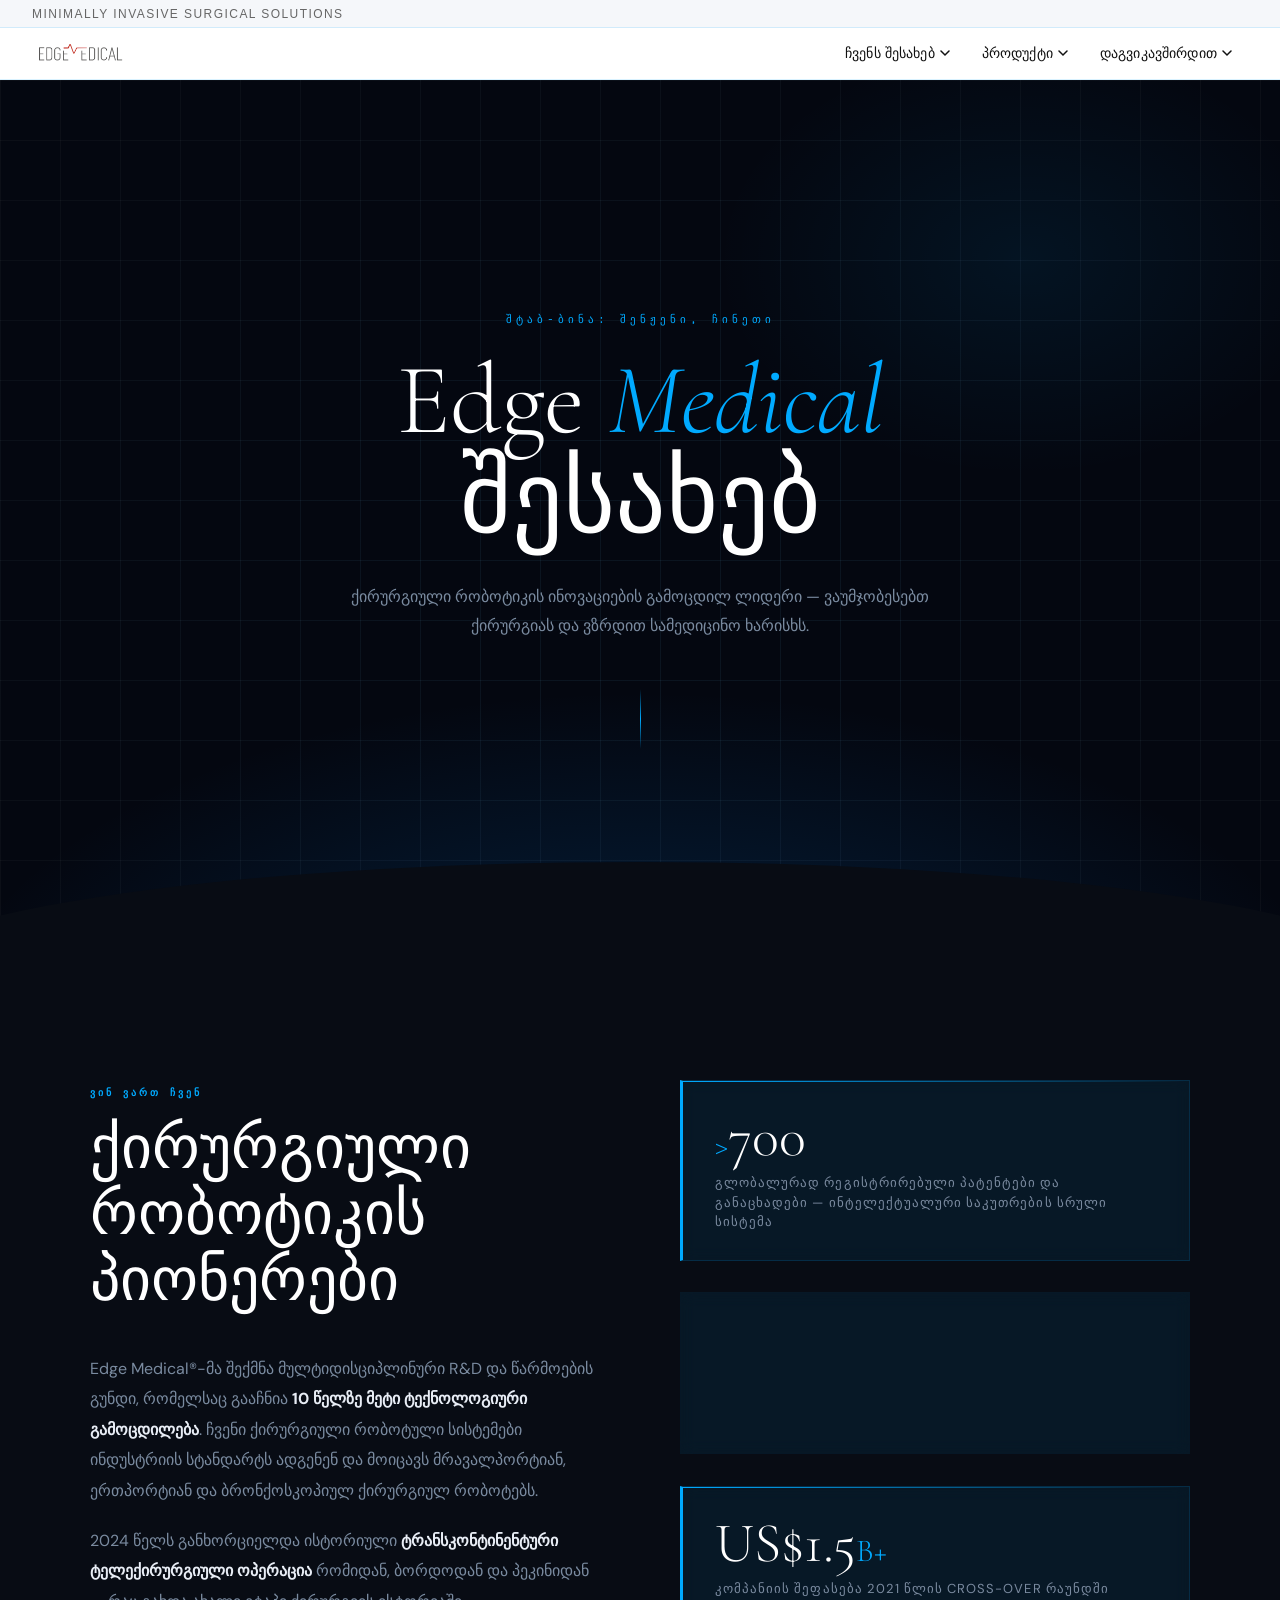
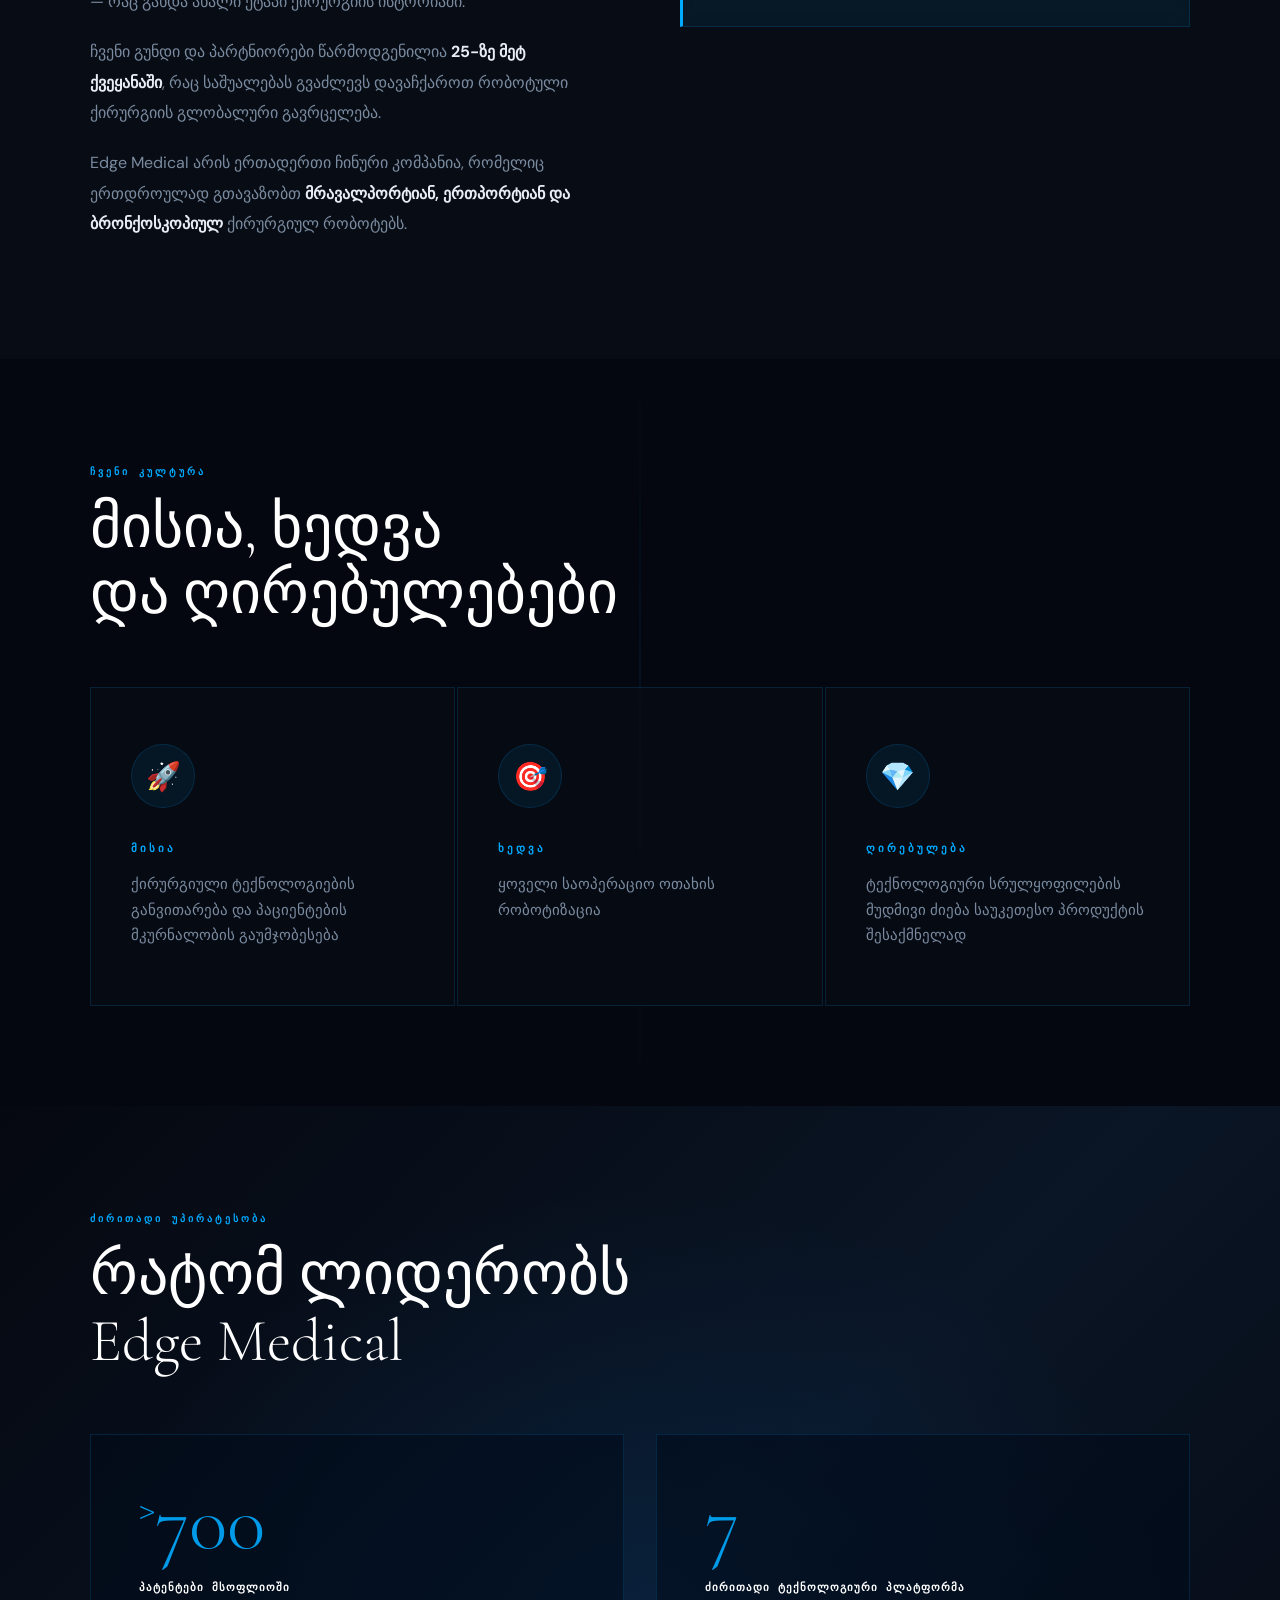
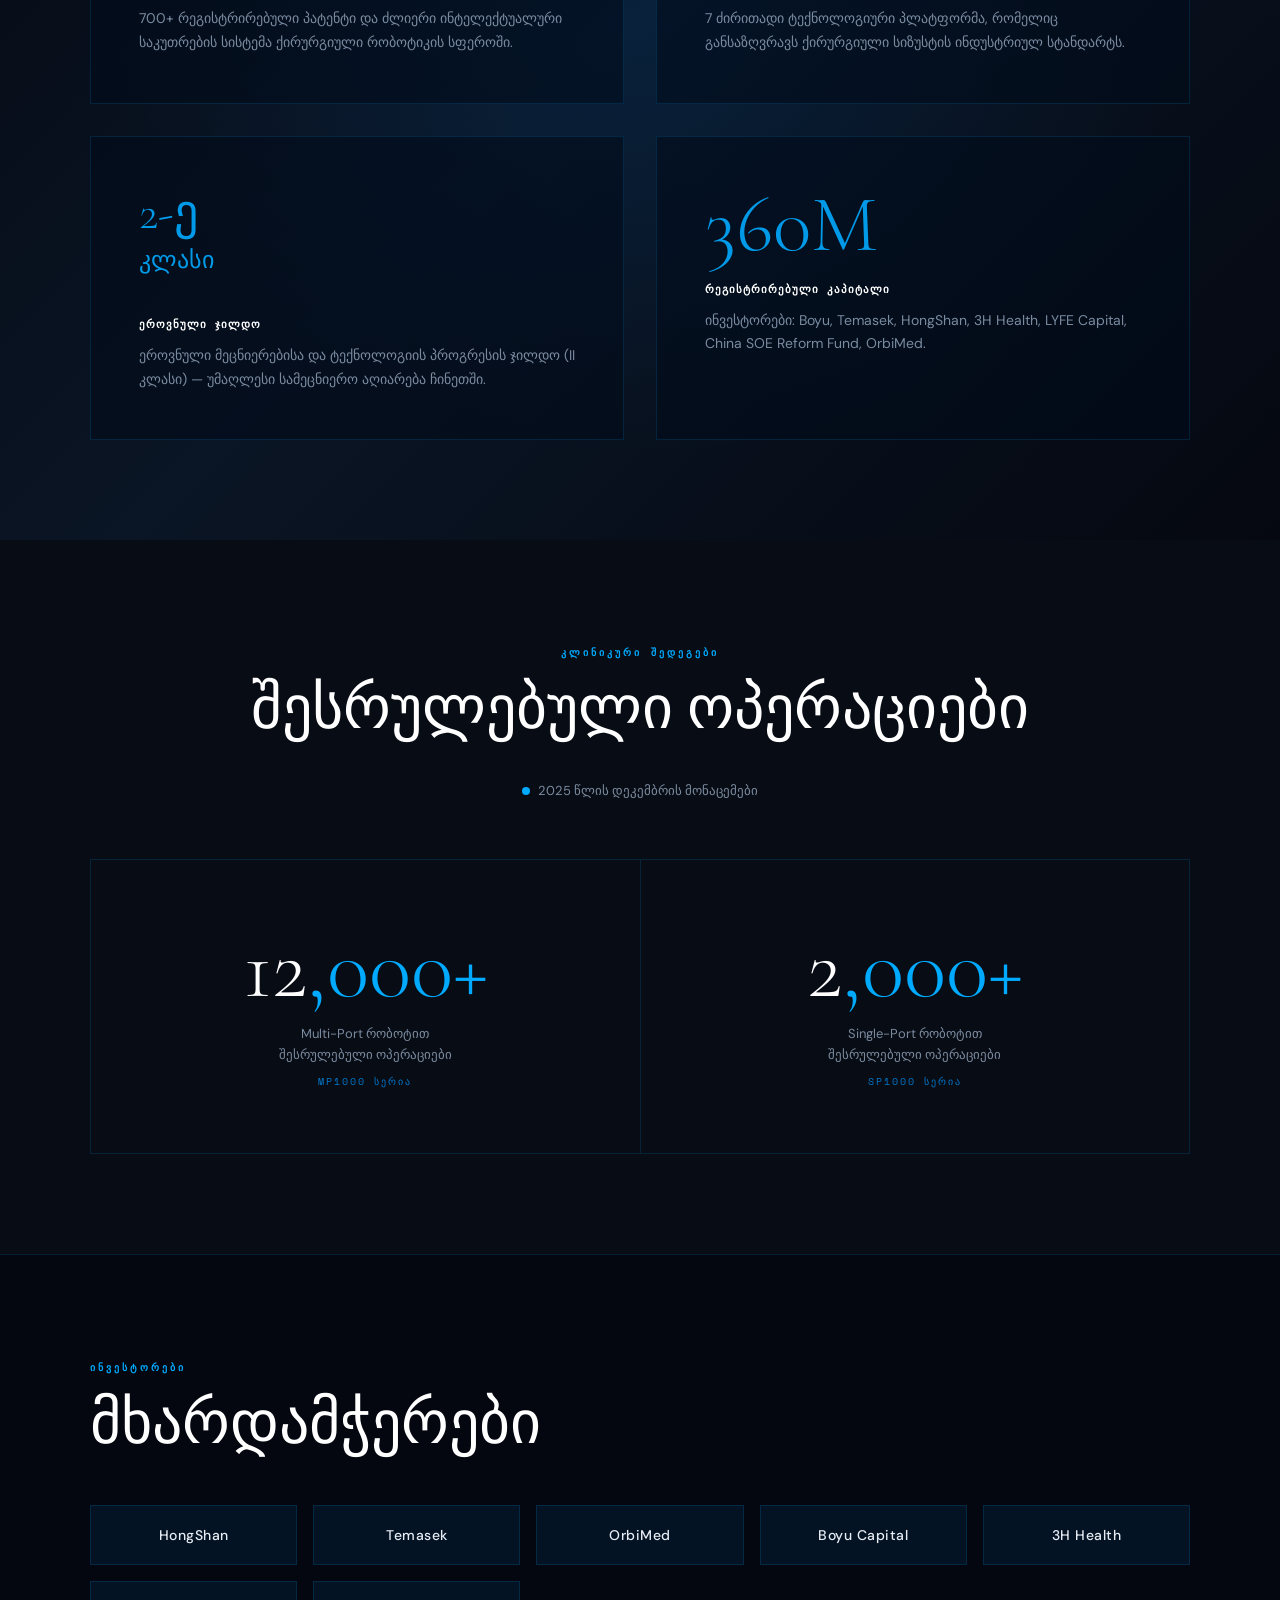
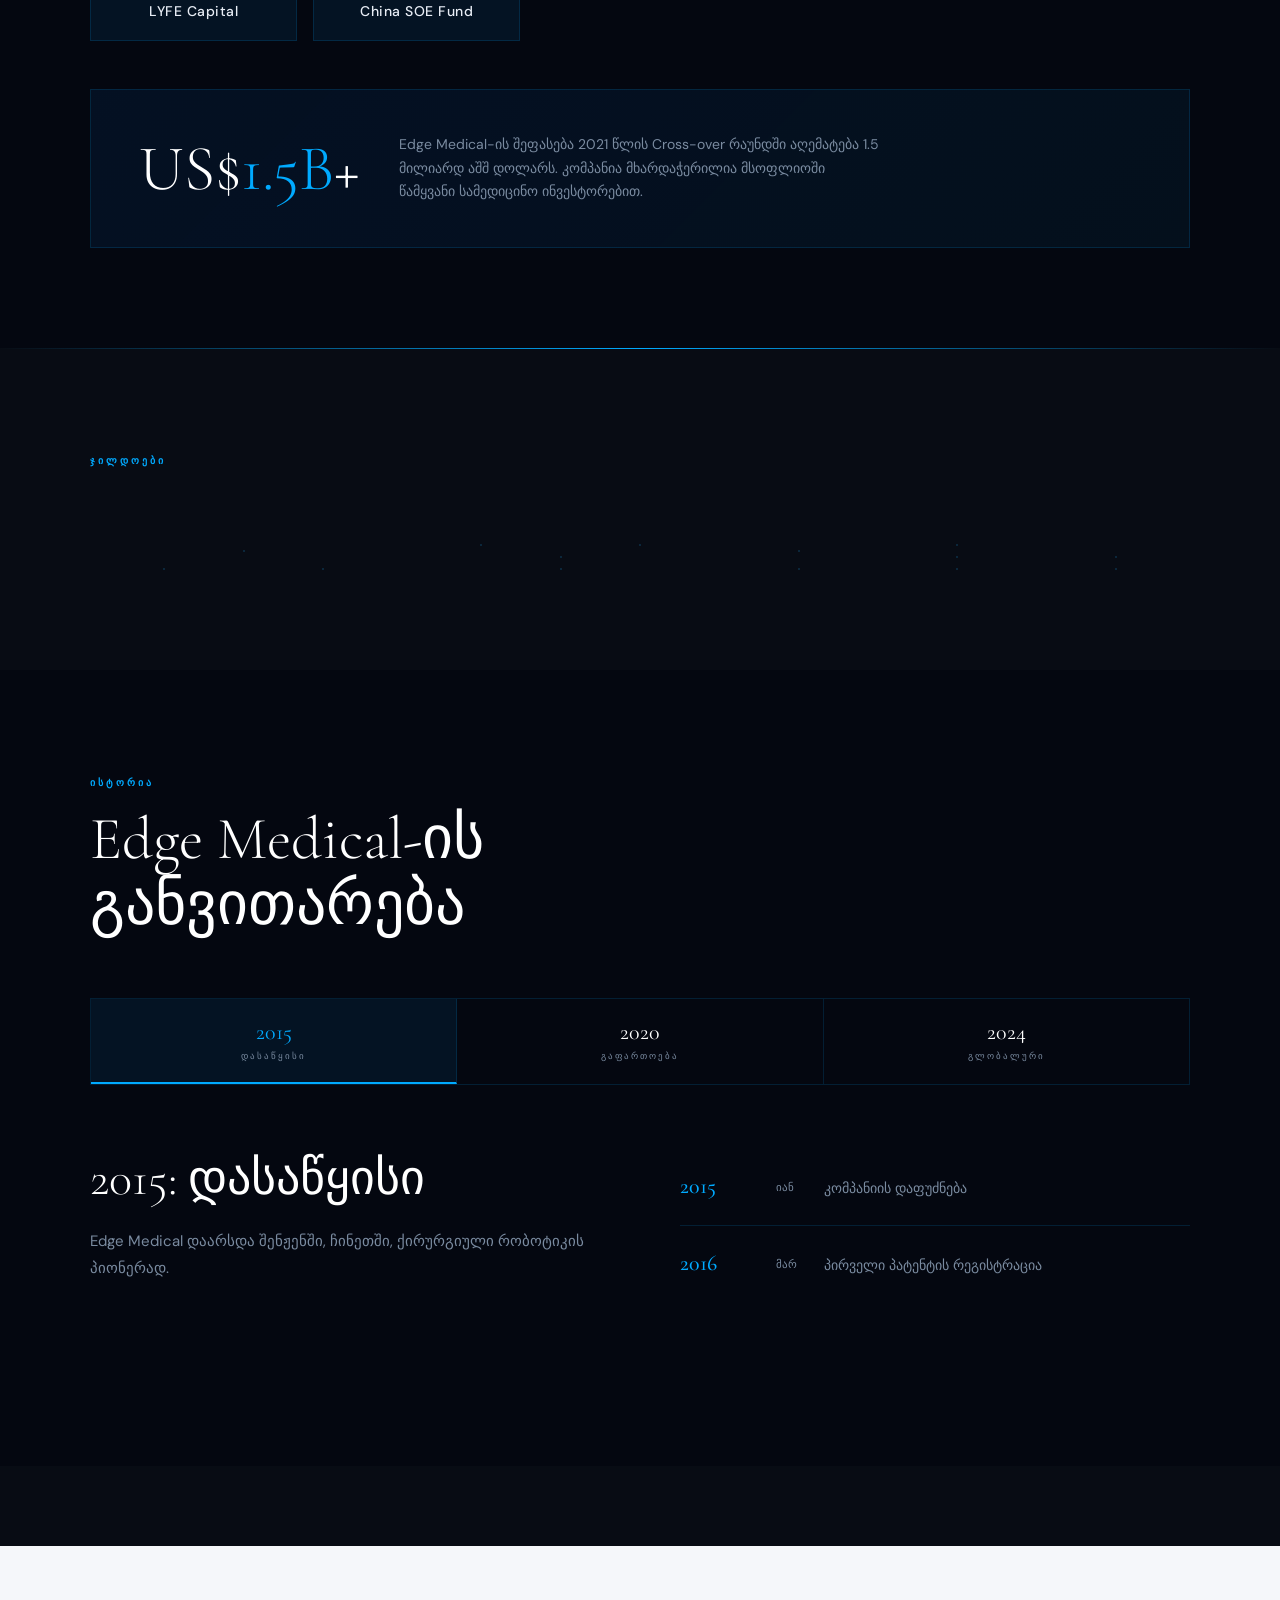
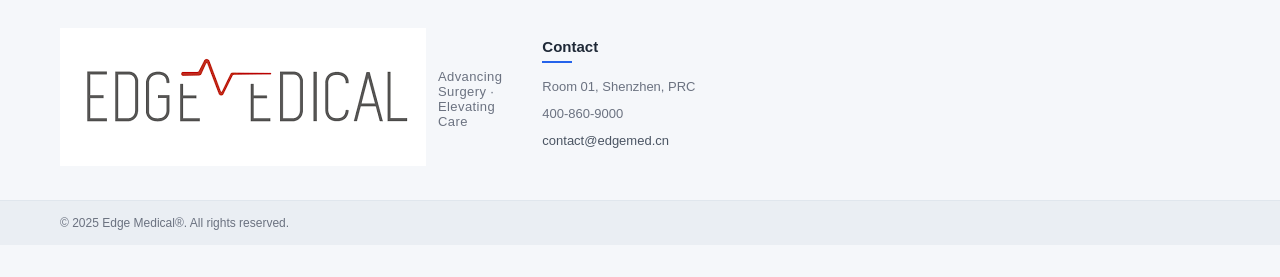
==== commit 6257fd45: "sad" ====
--- a/templates/about/about_edge.html
+++ b/templates/about/about_edge.html
@@ -1102,11 +1102,6 @@
   <div class="footer-bottom">
     <div class="footer-bottom-inner">
       <span>© 2025 Edge Medical®. All rights reserved.</span>
-      <span class="footer-bottom-links">
-        <a href="#">Privacy Policy</a>
-        <span class="footer-divider">|</span>
-        <a href="#">Legal Disclaimer</a>
-      </span>
     </div>
   </div>
 </footer>
--- a/static/css/main.css
+++ b/static/css/main.css
@@ -423,6 +423,177 @@
   line-height: 1.7;
 }
 
+.legal-section {
+  padding: 72px 0 120px;
+  background: linear-gradient(180deg, #f8f9fb 0%, #ffffff 100%);
+}
+
+.legal-wrap {
+  display: grid;
+  grid-template-columns: minmax(260px, 1fr) minmax(0, 2.2fr);
+  gap: 32px;
+  align-items: flex-start;
+}
+
+.legal-toc {
+  position: sticky;
+  top: calc(var(--topbar-height) + var(--nav-height) + 24px);
+  align-self: start;
+  background: #ffffff;
+  border: 1px solid rgba(16, 24, 40, 0.08);
+  border-radius: 24px;
+  box-shadow: 0 24px 64px rgba(15, 23, 42, 0.08);
+  padding: 26px 22px;
+}
+
+.legal-toc-title {
+  font-size: 14px;
+  font-weight: 700;
+  letter-spacing: 0.14em;
+  text-transform: uppercase;
+  color: var(--accent);
+  margin-bottom: 18px;
+}
+
+.legal-toc ul {
+  list-style: none;
+  margin: 0;
+  padding: 0;
+  display: grid;
+  gap: 10px;
+}
+
+.legal-toc li a {
+  display: block;
+  font-size: 15px;
+  line-height: 1.7;
+  color: var(--text-dark);
+  text-decoration: none;
+  border-radius: 12px;
+  padding: 10px 14px;
+  transition: background var(--transition), color var(--transition);
+}
+
+.legal-toc li a:hover,
+.legal-toc li a.active {
+  background: rgba(0, 123, 255, 0.08);
+  color: var(--accent);
+}
+
+.legal-content {
+  background: #ffffff;
+  border-radius: 28px;
+  box-shadow: 0 24px 70px rgba(11, 16, 28, 0.08);
+  padding: 38px 40px;
+}
+
+.legal-content p,
+.legal-content li,
+.legal-content .legal-meta,
+.legal-content .legal-note {
+  color: #384047;
+}
+
+.legal-meta {
+  font-size: 14px;
+  font-weight: 500;
+  letter-spacing: 0.03em;
+  margin-bottom: 24px;
+  color: var(--text-light);
+}
+
+.legal-note {
+  background: rgba(0, 123, 255, 0.08);
+  border-left: 4px solid var(--accent);
+  padding: 18px 20px;
+  border-radius: 14px;
+  margin: 24px 0;
+}
+
+.legal-block {
+  margin-bottom: 42px;
+}
+
+.legal-heading {
+  font-family: var(--font-display);
+  font-size: clamp(22px, 2vw, 28px);
+  font-weight: 700;
+  color: var(--black);
+  margin-bottom: 16px;
+}
+
+.legal-sub {
+  font-size: 16px;
+  font-weight: 600;
+  color: var(--text-dark);
+  margin-bottom: 14px;
+}
+
+.legal-list {
+  margin: 0 0 22px 0;
+  padding-left: 20px;
+  list-style: disc inside;
+}
+
+.legal-list li {
+  margin-bottom: 12px;
+  line-height: 1.7;
+}
+
+.legal-contact {
+  display: grid;
+  gap: 18px;
+  margin-top: 28px;
+}
+
+.legal-contact-info {
+  display: grid;
+  gap: 10px;
+}
+
+.legal-contact a {
+  display: inline-flex;
+  align-items: center;
+  gap: 10px;
+  color: var(--accent);
+  text-decoration: none;
+  font-weight: 600;
+}
+
+.legal-contact a:hover {
+  text-decoration: underline;
+}
+
+.hero-overlay {
+  position: absolute;
+  inset: 0;
+  background: linear-gradient(180deg, rgba(10, 10, 10, 0.32), rgba(10, 10, 10, 0.72));
+  z-index: 1;
+}
+
+@media (max-width: 960px) {
+  .legal-wrap {
+    grid-template-columns: 1fr;
+  }
+
+  .legal-toc {
+    position: relative;
+    top: auto;
+    box-shadow: none;
+    border-color: rgba(16, 24, 40, 0.05);
+  }
+}
+
+@media (max-width: 640px) {
+  .legal-content {
+    padding: 28px 22px;
+  }
+
+  .legal-toc {
+    padding: 20px 16px;
+  }
+}
+
 /* ─── Buttons ────────────────────────────── */
 .btn {
   display: inline-flex;
@@ -1938,11 +2109,11 @@
 @media (max-width: 768px) {
 
   .topbar {
-    display: none;
+    display: flex;
   }
 
   body {
-    padding-top: 78px;
+    padding-top: calc(var(--topbar-height) + 78px);
   }
 
   /* NAVBAR */
@@ -2135,4 +2306,218 @@
   .dropdown {
     display: none;
   }
-}+}
+
+
+
+
+.page-hero {
+      background: linear-gradient(135deg, var(--dark) 0%, var(--mid) 100%);
+      padding: 72px 24px 60px;
+      text-align: center;
+      position: relative;
+      overflow: hidden;
+    }
+    .page-hero::before {
+      content: '';
+      position: absolute;
+      inset: 0;
+      background: url("data:image/svg+xml,%3Csvg width='60' height='60' viewBox='0 0 60 60' xmlns='http://www.w3.org/2000/svg'%3E%3Cg fill='none' fill-rule='evenodd'%3E%3Cg fill='%23ffffff' fill-opacity='0.03'%3E%3Cpath d='M36 34v-4h-2v4h-4v2h4v4h2v-4h4v-2h-4zm0-30V0h-2v4h-4v2h4v4h2V6h4V4h-4zM6 34v-4H4v4H0v2h4v4h2v-4h4v-2H6zM6 4V0H4v4H0v2h4v4h2V6h4V4H6z'/%3E%3C/g%3E%3C/g%3E%3C/svg%3E");
+    }
+    .page-hero-label {
+      display: inline-block;
+      font-size: 11px;
+      font-weight: 600;
+      letter-spacing: 0.14em;
+      text-transform: uppercase;
+      color: var(--accent2);
+      border: 1px solid rgba(13,143,224,0.4);
+      padding: 4px 14px;
+      border-radius: 20px;
+      margin-bottom: 18px;
+    }
+    .page-hero h1 {
+      font-family: 'Rajdhani', sans-serif;
+      font-size: clamp(32px, 5vw, 52px);
+      font-weight: 700;
+      color: #fff;
+      line-height: 1.1;
+      letter-spacing: 0.02em;
+      margin-bottom: 16px;
+    }
+    .page-hero p {
+      color: rgba(255,255,255,0.55);
+      font-size: 14px;
+      max-width: 480px;
+      margin: 0 auto;
+    }
+
+    /* ── MAIN LAYOUT ────────────────────────────────────── */
+    .policy-wrap {
+      max-width: 1100px;
+      margin: 0 auto;
+      padding: 60px 24px 80px;
+      display: grid;
+      grid-template-columns: 240px 1fr;
+      gap: 48px;
+      align-items: start;
+    }
+
+    /* ── SIDEBAR TOC ────────────────────────────────────── */
+    .toc {
+      position: sticky;
+      top: 84px;
+      background: var(--light-bg);
+      border: 1px solid var(--border);
+      border-radius: var(--radius);
+      padding: 24px 20px;
+    }
+    .toc-title {
+      font-family: 'Rajdhani', sans-serif;
+      font-size: 13px;
+      font-weight: 700;
+      letter-spacing: 0.1em;
+      text-transform: uppercase;
+      color: var(--muted);
+      margin-bottom: 14px;
+    }
+    .toc ul { list-style: none; }
+    .toc li { margin-bottom: 2px; }
+    .toc a {
+      display: block;
+      padding: 7px 10px;
+      font-size: 13px;
+      color: var(--muted);
+      text-decoration: none;
+      border-radius: 6px;
+      transition: background 0.15s, color 0.15s;
+      line-height: 1.4;
+    }
+    .toc a:hover { background: rgba(10,110,189,0.08); color: var(--accent); }
+    .toc a.active { background: rgba(10,110,189,0.12); color: var(--accent); font-weight: 600; }
+
+    /* ── POLICY CONTENT ─────────────────────────────────── */
+    .policy-content { min-width: 0; }
+
+    .policy-updated {
+      display: flex;
+      align-items: center;
+      gap: 8px;
+      font-size: 13px;
+      color: var(--muted);
+      margin-bottom: 36px;
+      padding-bottom: 24px;
+      border-bottom: 1px solid var(--border);
+    }
+    .policy-updated svg { flex-shrink: 0; }
+
+    .policy-section {
+      margin-bottom: 48px;
+      scroll-margin-top: 88px;
+    }
+
+    .section-number {
+      display: inline-flex;
+      align-items: center;
+      justify-content: center;
+      width: 32px;
+      height: 32px;
+      background: var(--accent);
+      color: #fff;
+      font-size: 13px;
+      font-weight: 700;
+      border-radius: 50%;
+      margin-bottom: 12px;
+      flex-shrink: 0;
+    }
+
+    .policy-section h2 {
+      font-family: 'Rajdhani', sans-serif;
+      font-size: 22px;
+      font-weight: 700;
+      color: var(--dark);
+      margin-bottom: 14px;
+      display: flex;
+      align-items: center;
+      gap: 12px;
+      letter-spacing: 0.01em;
+    }
+
+    .policy-section h3 {
+      font-size: 15px;
+      font-weight: 600;
+      color: var(--text);
+      margin: 20px 0 8px;
+    }
+
+    .policy-section p {
+      color: #374a5c;
+      margin-bottom: 12px;
+    }
+
+    .policy-section ul {
+      padding-left: 0;
+      list-style: none;
+      margin-bottom: 14px;
+    }
+    .policy-section ul li {
+      position: relative;
+      padding: 6px 0 6px 22px;
+      color: #374a5c;
+      border-bottom: 1px solid rgba(208,224,237,0.5);
+    }
+    .policy-section ul li:last-child { border-bottom: none; }
+    .policy-section ul li::before {
+      content: '';
+      position: absolute;
+      left: 6px;
+      top: 14px;
+      width: 6px;
+      height: 6px;
+      background: var(--accent);
+      border-radius: 50%;
+    }
+
+    .info-box {
+      background: #edf5fb;
+      border-left: 3px solid var(--accent);
+      border-radius: 0 var(--radius) var(--radius) 0;
+      padding: 16px 20px;
+      margin: 16px 0;
+      font-size: 14px;
+      color: var(--text);
+    }
+
+    /* ── CONTACT CARD ───────────────────────────────────── */
+    .contact-card {
+      background: var(--dark);
+      color: #fff;
+      border-radius: var(--radius);
+      padding: 28px 28px;
+      display: flex;
+      align-items: center;
+      justify-content: space-between;
+      gap: 20px;
+      flex-wrap: wrap;
+      margin-top: 20px;
+    }
+    .contact-card h3 {
+      font-family: 'Rajdhani', sans-serif;
+      font-size: 18px;
+      font-weight: 700;
+      margin-bottom: 4px;
+    }
+    .contact-card p { color: rgba(255,255,255,0.6); font-size: 13px; }
+    .contact-card a {
+      display: inline-block;
+      background: var(--accent);
+      color: #fff;
+      text-decoration: none;
+      padding: 10px 22px;
+      border-radius: 6px;
+      font-size: 14px;
+      font-weight: 600;
+      white-space: nowrap;
+      transition: background 0.2s;
+    }
+    .contact-card a:hover { background: var(--accent2); }
